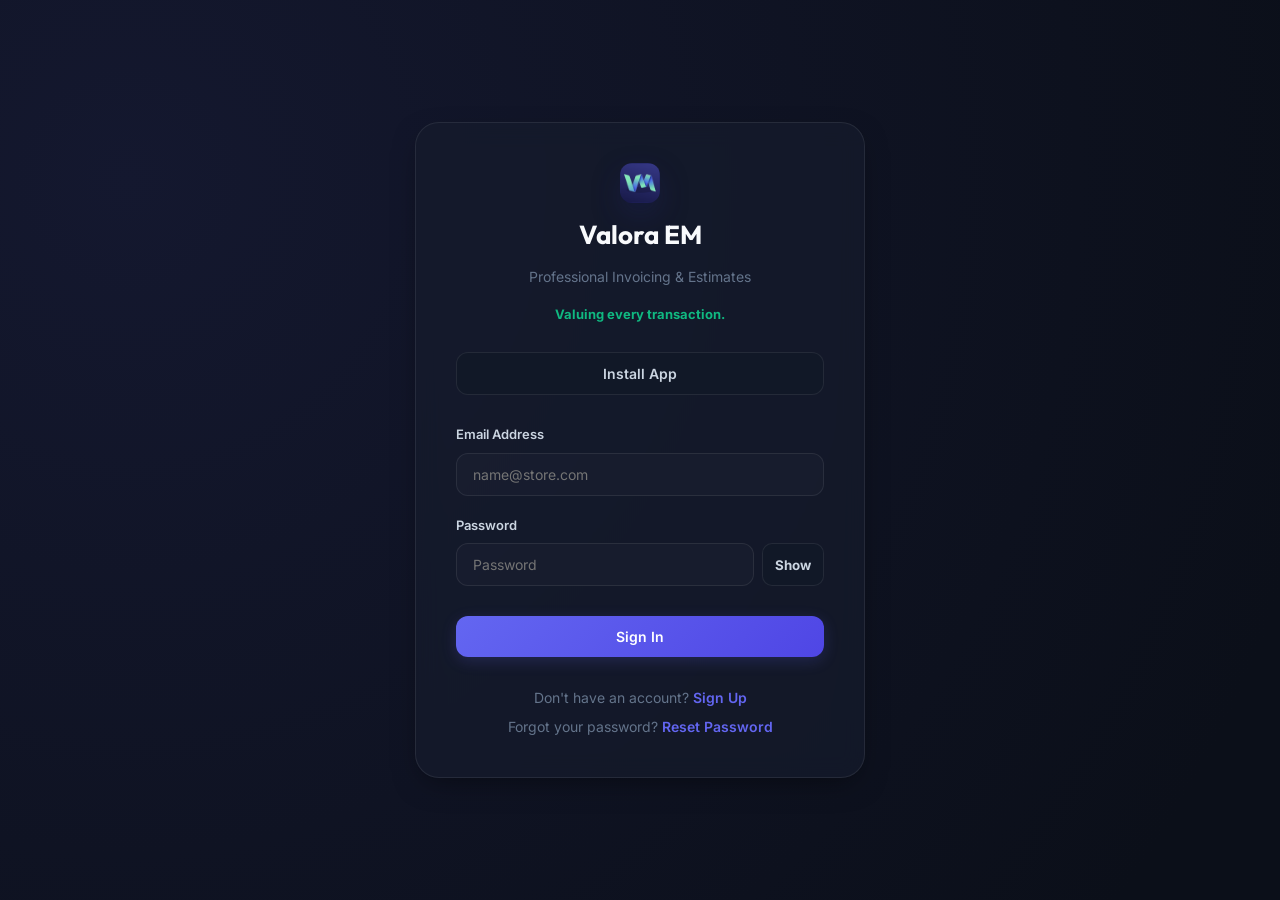
==== app.html @ 36da7eae "Add files via upload Fix Supabase report deletion permissions" ====
<!DOCTYPE html>
<html lang="en">
<head>
    <meta charset="UTF-8">
    <meta name="viewport" content="width=device-width, initial-scale=1.0">
    <title id="app-title-tag">Valora EM - Professional Invoicing SaaS</title>
    <meta name="description" content="Generate professional estimates and invoices with a fully custom white-labeled system. Build client lists, track earnings, and run your business.">
    <meta name="theme-color" content="#6366f1">
    <meta name="mobile-web-app-capable" content="yes">
    <meta name="apple-mobile-web-app-capable" content="yes">
    <meta name="apple-mobile-web-app-title" content="Valora EM">
    <meta name="apple-mobile-web-app-status-bar-style" content="black-translucent">
    <link rel="manifest" href="manifest.json">
    <!-- Facebook / Open Graph Meta Tags -->
    <meta property="og:type" content="website">
    <meta property="og:url" content="https://valora-m.vercel.app/app">
    <meta property="og:title" content="Valora EM - Easy Invoicing for All Businesses">
    <meta property="og:description" content="Create professional invoices and receipts instantly for your shop, service, or retail business.">
    <meta property="og:image" content="https://valora-m.vercel.app/assets/og-preview-banner.png">
    <meta property="og:image:width" content="1200">
    <meta property="og:image:height" content="630">
    <meta name="twitter:card" content="summary_large_image">
    <meta name="twitter:title" content="Valora EM - Easy Invoicing for All Businesses">
    <meta name="twitter:description" content="Create professional invoices and receipts instantly for your shop, service, or retail business.">
    <meta name="twitter:image" content="https://valora-m.vercel.app/assets/og-preview-banner.png">
    <link rel="icon" type="image/png" sizes="192x192" href="/icons/valora-em-logo-192.png">
    <link rel="apple-touch-icon" href="/icons/valora-em-logo-192.png">
    <link rel="stylesheet" href="styles.css?v=report-delete-v46">
    <!-- Supabase JS Client library -->
    <script src="https://cdn.jsdelivr.net/npm/@supabase/supabase-js@2"></script>
</head>
<body>

    <!-- ==================== AUTHENTICATION SECTION ==================== -->
    <div id="auth-container" class="auth-page">
        <div class="auth-card">
            <div class="auth-header">
                <div class="logo-icon" id="auth-logo-icon">V</div>
                <h2 class="auth-title" id="auth-app-name">Valora EM</h2>
                <p style="color: var(--text-muted); font-size: 14px;">Professional Invoicing & Estimates</p>
                <p style="color: var(--accent); font-size: 13px; font-weight: 700; margin-top: 6px;">Valuing every transaction.</p>
                <button class="btn btn-secondary install-app-auth-btn" type="button" data-install-app>Install App</button>
            </div>

            <!-- Login Form -->
            <form id="login-form">
                <div class="form-group">
                    <label for="login-email">Email Address</label>
                    <input type="email" id="login-email" required placeholder="name@store.com">
                </div>
                <div class="form-group">
                    <label for="login-password">Password</label>
                    <div class="password-field">
                        <input type="password" id="login-password" required placeholder="Password">
                        <button type="button" class="password-toggle" data-target="login-password">Show</button>
                    </div>
                </div>
                <button type="submit" class="btn btn-primary" style="width: 100%; margin-top: 10px;">Sign In</button>
                <div class="auth-methods launch-disabled" style="display: none;">
                    <button type="button" class="btn btn-secondary auth-provider-btn" data-provider="google">Continue with Google</button>
                    <button type="button" class="btn btn-secondary auth-provider-btn" data-provider="phone">Sign in with Phone OTP</button>
                </div>
            </form>

            <!-- Password Reset Form (Hidden by default) -->
            <form id="reset-password-form" style="display: none;">
                <div class="form-group">
                    <label for="reset-email">Email Address</label>
                    <input type="email" id="reset-email" required placeholder="name@store.com">
                </div>
                <div class="form-group" id="reset-code-group">
                    <label for="reset-code" id="reset-code-label">Email Verification Code</label>
                    <input type="text" id="reset-code" required placeholder="Enter code from your email">
                    <button type="button" class="btn btn-secondary btn-sm" id="send-reset-code-btn">Send Reset Code</button>
                    <p id="reset-code-status" style="font-size: 12px; color: var(--accent); display: none;"></p>
                    <p id="reset-code-note" style="font-size: 11px; color: var(--text-muted);">Live email codes require Supabase Auth or another email/OTP provider. In local preview, use code 123456.</p>
                </div>
                <p id="reset-link-help" style="display: none; font-size: 12px; color: var(--text-muted); line-height: 1.5;"></p>
                <div class="form-group" id="reset-new-password-group">
                    <label for="reset-password">New Password</label>
                    <div class="password-field">
                        <input type="password" id="reset-password" required placeholder="At least 6 characters">
                        <button type="button" class="password-toggle" data-target="reset-password">Show</button>
                    </div>
                </div>
                <button type="submit" class="btn btn-primary" id="reset-submit-btn" style="width: 100%; margin-top: 10px;">Reset Password</button>
            </form>

            <!-- Register Form (Hidden by default) -->
            <form id="register-form" style="display: none;">
                <div class="form-group">
                    <label for="register-company">Store/Company Name</label>
                    <input type="text" id="register-company" required placeholder="e.g. My Sari-Sari Store">
                </div>
                <div class="form-group">
                    <label for="register-email">Email Address</label>
                    <input type="email" id="register-email" required placeholder="owner@store.com">
                </div>
                <div class="form-group">
                    <label for="register-phone">Phone Number (optional)</label>
                    <input type="text" id="register-phone" placeholder="For phone OTP login later">
                </div>
                <div class="form-group">
                    <label for="register-password">Password</label>
                    <div class="password-field">
                        <input type="password" id="register-password" required placeholder="At least 6 characters">
                        <button type="button" class="password-toggle" data-target="register-password">Show</button>
                    </div>
                </div>
                <button type="submit" class="btn btn-accent" style="width: 100%; margin-top: 10px;">Create Account</button>
                <div class="auth-methods launch-disabled" style="display: none;">
                    <button type="button" class="btn btn-secondary auth-provider-btn" data-provider="google">Sign up with Google</button>
                    <button type="button" class="btn btn-secondary auth-provider-btn" data-provider="phone">Sign up with Phone OTP</button>
                </div>
            </form>

            <div class="auth-toggle">
                <p id="auth-toggle-login">Don't have an account? <span class="toggle-auth-btn">Sign Up</span></p>
                <p id="auth-toggle-register" style="display: none;">Already have an account? <span class="toggle-auth-btn">Sign In</span></p>
                <p id="auth-toggle-reset" style="margin-top: 8px;">Forgot your password? <span class="reset-auth-btn">Reset Password</span></p>
                <p id="auth-toggle-reset-back" style="display: none; margin-top: 8px;">Remembered your password? <span class="reset-auth-btn">Back to Sign In</span></p>
            </div>
        </div>
    </div>

    <!-- ==================== MAIN APPLICATION ROOT ==================== -->
    <div id="app-root" style="display: none;">
        <div class="mobile-topbar">
            <button class="mobile-menu-button" id="mobile-menu-btn" type="button" aria-label="Open navigation">☰</button>
            <div class="mobile-brand">
                <div class="logo-icon">V</div>
                <span>Valora EM</span>
            </div>
        </div>
        <div class="mobile-drawer-overlay" id="mobile-drawer-overlay" aria-hidden="true">
            <aside class="mobile-drawer" aria-label="Mobile navigation">
                <div class="mobile-drawer-header">
                    <div class="mobile-brand">
                        <div class="logo-icon">V</div>
                        <span>Valora EM</span>
                    </div>
                    <button class="mobile-drawer-close" id="mobile-drawer-close" type="button" aria-label="Close navigation">&times;</button>
                </div>
                <nav class="nav-menu" id="mobile-nav-menu"></nav>
                <button class="btn-logout" id="mobile-drawer-logout" type="button">Logout Account</button>
            </aside>
        </div>

        <!-- Sidebar Navigation -->
        <aside class="sidebar">
            <div class="logo-container">
                <div class="logo-icon" id="sidebar-logo-icon">V</div>
                <span class="logo-text" id="sidebar-app-name">Valora EM</span>
            </div>

            <nav class="nav-menu">
                <li class="nav-item active" data-tab="dashboard-tab">
                    <a class="nav-link">
                        <svg xmlns="http://www.w3.org/2000/svg" fill="none" viewBox="0 0 24 24" stroke-width="2" stroke="currentColor">
                            <path stroke-linecap="round" stroke-linejoin="round" d="M3.75 6A2.25 2.25 0 0 1 6 3.75h2.25A2.25 2.25 0 0 1 10.5 6v2.25a2.25 2.25 0 0 1-2.25 2.25H6a2.25 2.25 0 0 1-2.25-2.25V6ZM3.75 15.75A2.25 2.25 0 0 1 6 13.5h2.25a2.25 2.25 0 0 1 2.25 2.25V18a2.25 2.25 0 0 1-2.25 2.25H6A2.25 2.25 0 0 1 3.75 18v-2.25ZM13.5 6a2.25 2.25 0 0 1 2.25-2.25H18A2.25 2.25 0 0 1 20.25 6v2.25A2.25 2.25 0 0 1 18 10.5h-2.25a2.25 2.25 0 0 1-2.25-2.25V6ZM13.5 15.75a2.25 2.25 0 0 1 2.25-2.25H18a2.25 2.25 0 0 1 2.25 2.25V18A2.25 2.25 0 0 1 18 20.25h-2.25A2.25 2.25 0 0 1 13.5 18v-2.25Z" />
                        </svg>
                        Dashboard
                    </a>
                </li>
                <li class="nav-item" data-tab="learning-tab">
                    <a class="nav-link">
                        <svg xmlns="http://www.w3.org/2000/svg" fill="none" viewBox="0 0 24 24" stroke-width="2" stroke="currentColor">
                            <path stroke-linecap="round" stroke-linejoin="round" d="M12 6.042A8.967 8.967 0 0 0 6 3.75c-1.052 0-2.062.18-3 .512v14.25A8.987 8.987 0 0 1 6 18c2.305 0 4.408.867 6 2.292m0-14.25A8.967 8.967 0 0 1 18 3.75c1.052 0 2.062.18 3 .512v14.25A8.987 8.987 0 0 0 18 18a8.967 8.967 0 0 0-6 2.292m0-14.25v14.25" />
                        </svg>
                        Learning
                    </a>
                </li>
                <li class="nav-item" data-tab="creator-tab">
                    <a class="nav-link">
                        <svg xmlns="http://www.w3.org/2000/svg" fill="none" viewBox="0 0 24 24" stroke-width="2" stroke="currentColor">
                            <path stroke-linecap="round" stroke-linejoin="round" d="M12 4.5v15m7.5-7.5h-15" />
                        </svg>
                        Create Invoice
                    </a>
                </li>
                <li class="nav-item" data-tab="invoices-tab">
                    <a class="nav-link">
                        <svg xmlns="http://www.w3.org/2000/svg" fill="none" viewBox="0 0 24 24" stroke-width="2" stroke="currentColor">
                            <path stroke-linecap="round" stroke-linejoin="round" d="M19.5 14.25v-2.625a3.375 3.375 0 0 0-3.375-3.375h-1.5A1.125 1.125 0 0 1 13.5 7.125v-1.5a3.375 3.375 0 0 0-3.375-3.375H8.25m0 12.75h7.5m-7.5 3H12M10.5 2.25H5.625c-.621 0-1.125.504-1.125 1.125v17.25c0 .621.504 1.125 1.125 1.125h12.75c.621 0 1.125-.504 1.125-1.125V11.25a9 9 0 0 0-9-9Z" />
                        </svg>
                        Invoice History
                    </a>
                </li>
                <li class="nav-item" data-tab="expenses-tab">
                    <a class="nav-link">
                        <svg xmlns="http://www.w3.org/2000/svg" fill="none" viewBox="0 0 24 24" stroke-width="2" stroke="currentColor">
                            <path stroke-linecap="round" stroke-linejoin="round" d="M2.25 18.75h19.5m-18-7.5 7.5-7.5 4.5 4.5 3-3m-3 0h3v3M4.5 18.75v-5.25m5.25 5.25v-8.25m5.25 8.25v-6m5.25 6v-9.75" />
                        </svg>
                        Expenses
                    </a>
                </li>
                <li class="nav-item" data-tab="trash-tab">
                    <a class="nav-link">
                        <svg xmlns="http://www.w3.org/2000/svg" fill="none" viewBox="0 0 24 24" stroke-width="2" stroke="currentColor">
                            <path stroke-linecap="round" stroke-linejoin="round" d="m14.74 9-.346 9m-4.788 0L9.26 9m9.968-3.21c.342.052.682.107 1.022.166m-1.022-.165L18.16 19.673A2.25 2.25 0 0 1 15.916 21.75H8.084a2.25 2.25 0 0 1-2.244-2.077L4.772 5.79m14.456 0a48.108 48.108 0 0 0-3.478-.397m-12 .562c.34-.059.68-.114 1.022-.165m0 0a48.11 48.11 0 0 1 3.478-.397m7.5 0v-.916c0-1.18-.91-2.164-2.09-2.201a51.964 51.964 0 0 0-3.32 0c-1.18.037-2.09 1.022-2.09 2.201v.916m7.5 0a48.667 48.667 0 0 0-7.5 0" />
                        </svg>
                        Trash Bin
                    </a>
                </li>
                <li class="nav-item" data-tab="clients-tab">
                    <a class="nav-link">
                        <svg xmlns="http://www.w3.org/2000/svg" fill="none" viewBox="0 0 24 24" stroke-width="2" stroke="currentColor">
                            <path stroke-linecap="round" stroke-linejoin="round" d="M18 18.72a9.094 9.094 0 0 0 3.741-.479 3 3 0 0 0-4.682-2.72m.94 3.198.001.031c0 .225-.012.447-.037.666A11.944 11.944 0 0 1 12 21c-2.17 0-4.207-.576-5.963-1.584A6.062 6.062 0 0 1 6 18.719m12 0a5.971 5.971 0 0 0-.941-3.197m0 0A5.995 5.995 0 0 0 12 12.75a5.995 5.995 0 0 0-5.058 2.772m0 0a3 3 0 0 0-4.681 2.72 8.986 8.986 0 0 0 3.74.477m.079-3.197a5.971 5.971 0 0 0-.94 3.197M15 6.75a3 3 0 1 1-6 0 3 3 0 0 1 6 0Zm6 3a2.25 2.25 0 1 1-4.5 0 2.25 2.25 0 0 1 4.5 0Zm-13.5 0a2.25 2.25 0 1 1-4.5 0 2.25 2.25 0 0 1 4.5 0Z" />
                        </svg>
                        Clients List
                    </a>
                </li>
                <li class="nav-item" data-tab="settings-tab">
                    <a class="nav-link">
                        <svg xmlns="http://www.w3.org/2000/svg" fill="none" viewBox="0 0 24 24" stroke-width="2" stroke="currentColor">
                            <path stroke-linecap="round" stroke-linejoin="round" d="M9.594 3.94c.09-.542.56-.94 1.11-.94h2.593c.55 0 1.02.398 1.11.94l.213 1.281c.063.374.313.686.645.87.074.04.147.083.22.127.324.196.72.257 1.075.124l1.217-.456a1.125 1.125 0 0 1 1.37.49l1.296 2.247a1.125 1.125 0 0 1-.26 1.43l-1.003.828c-.293.241-.438.613-.43.992a7.723 7.723 0 0 1 0 .255c-.008.378.137.75.43.991l1.004.827c.424.35.534.954.26 1.43l-1.298 2.247a1.125 1.125 0 0 1-1.369.491l-1.217-.456c-.355-.133-.75-.072-1.076.124a6.47 6.47 0 0 1-.22.128c-.331.183-.581.495-.644.869l-.213 1.281c-.09.543-.56.94-1.11.94h-2.594c-.55 0-1.019-.398-1.11-.94l-.213-1.281c-.062-.374-.312-.686-.644-.87a6.52 6.52 0 0 1-.22-.127c-.325-.196-.72-.257-1.076-.124l-1.217.456a1.125 1.125 0 0 1-1.369-.49l-1.297-2.247a1.125 1.125 0 0 1 .26-1.43l1.004-.827c.292-.24.437-.613.43-.991a6.932 6.932 0 0 1 0-.255c.007-.38-.138-.751-.43-.992l-1.004-.827a1.125 1.125 0 0 1-.26-1.43l1.297-2.247a1.125 1.125 0 0 1 1.37-.491l1.216.456c.356.133.751.072 1.076-.124.072-.044.146-.086.22-.128.332-.183.582-.495.644-.869l.214-1.28Z" />
                            <path stroke-linecap="round" stroke-linejoin="round" d="M15 12a3 3 0 1 1-6 0 3 3 0 0 1 6 0Z" />
                        </svg>
                        Settings
                    </a>
                </li>
                <li class="nav-item" data-tab="appearance-tab">
                    <a class="nav-link">
                        <svg xmlns="http://www.w3.org/2000/svg" fill="none" viewBox="0 0 24 24" stroke-width="2" stroke="currentColor">
                            <path stroke-linecap="round" stroke-linejoin="round" d="M9.53 16.122a3 3 0 0 0 4.947 2.28l1.88-1.88a3 3 0 0 0-4.243-4.243l-.353.353m-1.06 1.06-.353.353a3 3 0 1 1-4.243-4.243l1.88-1.88a3 3 0 0 1 4.947 2.28m-3.182 3.182 3.182-3.182" />
                        </svg>
                        Appearance
                    </a>
                </li>
                <li class="nav-item" data-tab="account-tab">
                    <a class="nav-link">
                        <svg xmlns="http://www.w3.org/2000/svg" fill="none" viewBox="0 0 24 24" stroke-width="2" stroke="currentColor">
                            <path stroke-linecap="round" stroke-linejoin="round" d="M12 3.75 4.5 6.75v5.25c0 4.142 2.686 7.884 7.5 9 4.814-1.116 7.5-4.858 7.5-9V6.75L12 3.75Zm0 6v4.5m0 3h.008" />
                        </svg>
                        Account
                    </a>
                </li>
                <li class="nav-item" data-tab="feature-requests-tab" id="feature-requests-nav-item">
                    <a class="nav-link">
                        <svg xmlns="http://www.w3.org/2000/svg" fill="none" viewBox="0 0 24 24" stroke-width="2" stroke="currentColor">
                            <path stroke-linecap="round" stroke-linejoin="round" d="M8.625 9.75a.375.375 0 1 1-.75 0 .375.375 0 0 1 .75 0Zm0 0H8.25m4.125 0a.375.375 0 1 1-.75 0 .375.375 0 0 1 .75 0Zm0 0H12m4.125 0a.375.375 0 1 1-.75 0 .375.375 0 0 1 .75 0Zm0 0h-.375M21 12c0 4.556-4.03 8.25-9 8.25a9.77 9.77 0 0 1-2.555-.337A5.972 5.972 0 0 1 5.41 20.97a5.969 5.969 0 0 1-.474-.065 4.48 4.48 0 0 0 .978-2.025c.09-.457-.133-.901-.467-1.226C3.93 16.178 3 14.189 3 12c0-4.556 4.03-8.25 9-8.25s9 3.694 9 8.25Z" />
                        </svg>
                        Feature Requests
                        <span class="nav-unread-badge" id="feature-requests-badge" data-unread-badge="feature-requests" style="display: none;">0</span>
                    </a>
                </li>
                <li class="nav-item" data-tab="bug-report-tab" id="bug-report-nav-item">
                    <a class="nav-link">
                        <svg xmlns="http://www.w3.org/2000/svg" fill="none" viewBox="0 0 24 24" stroke-width="2" stroke="currentColor">
                            <path stroke-linecap="round" stroke-linejoin="round" d="M12 8.25v3.75m0 3.75h.008v.008H12v-.008Zm-3.75-9.75h7.5m-9.75 3h12m-13.5 3h15m-12.75 6h10.5a3 3 0 0 0 3-3V9a3 3 0 0 0-3-3H6.75a3 3 0 0 0-3 3v6.75a3 3 0 0 0 3 3Z" />
                        </svg>
                        Bug Report
                        <span class="nav-unread-badge" id="bug-report-badge" data-unread-badge="bug-report" style="display: none;">0</span>
                    </a>
                </li>
                <li class="nav-item" data-tab="offline-tab">
                    <a class="nav-link">
                        <svg xmlns="http://www.w3.org/2000/svg" fill="none" viewBox="0 0 24 24" stroke-width="2" stroke="currentColor">
                            <path stroke-linecap="round" stroke-linejoin="round" d="M3 15.75 6.75 12m0 0L3 8.25M6.75 12H15m6 3.75L17.25 12m0 0L21 8.25M17.25 12H9" />
                        </svg>
                        Offline Mode
                    </a>
                </li>
                <li class="nav-item" data-tab="admin-tab" id="admin-nav-item" style="display: none;">
                    <a class="nav-link">
                        <svg xmlns="http://www.w3.org/2000/svg" fill="none" viewBox="0 0 24 24" stroke-width="2" stroke="currentColor">
                            <path stroke-linecap="round" stroke-linejoin="round" d="M9 12.75 11.25 15 15 9.75M21 12a9 9 0 1 1-18 0 9 9 0 0 1 18 0Z" />
                        </svg>
                        Admin
                    </a>
                </li>
                <li class="nav-item" data-tab="billing-tab">
                    <a class="nav-link">
                        <svg xmlns="http://www.w3.org/2000/svg" fill="none" viewBox="0 0 24 24" stroke-width="2" stroke="currentColor">
                            <path stroke-linecap="round" stroke-linejoin="round" d="M12 6v12m-3-2.818.879.659c1.171.879 3.07.879 4.242 0 1.172-.879 1.172-2.303 0-3.182C13.536 12.219 12.768 12 12 12c-.725 0-1.45-.22-2.003-.659-1.106-.879-1.106-2.303 0-3.182s2.9-.879 4.006 0l.415.33M21 12a9 9 0 1 1-18 0 9 9 0 0 1 18 0Z" />
                        </svg>
                        Subscription
                    </a>
                </li>
            </nav>

            <div class="user-widget">
                <div class="user-info">
                    <div class="user-avatar" id="user-avatar-char">M</div>
                    <div class="user-meta">
                        <div class="user-name" id="user-display-email">User Email</div>
                        <div class="user-tier" id="user-display-tier">Free Tier</div>
                    </div>
                </div>
                <button class="btn-logout" id="logout-btn">
                    <svg xmlns="http://www.w3.org/2000/svg" fill="none" viewBox="0 0 24 24" stroke-width="2" stroke="currentColor" style="width: 16px; height: 16px;">
                        <path stroke-linecap="round" stroke-linejoin="round" d="M15.75 9V5.25A2.25 2.25 0 0 0 13.5 3h-6a2.25 2.25 0 0 0-2.25 2.25v13.5A2.25 2.25 0 0 0 7.5 21h6a2.25 2.25 0 0 0 2.25-2.25V15M12 9l-3 3m0 0 3 3m-3-3h12.75" />
                    </svg>
                    Logout Account
                </button>
            </div>
        </aside>

        <!-- Main Content Area -->
        <main class="main-content">

            <!-- ==================== DASHBOARD TAB ==================== -->
            <div id="dashboard-tab" class="tab-content active">
                <div class="tab-header">
                    <div class="tab-title-container">
                        <h1>SaaS Dashboard</h1>
                        <p>Track invoices, clients, and business income from one simple dashboard.</p>
                    </div>
                    <div class="dashboard-actions">
                        <select id="dashboard-date-filter">
                            <option value="all">All Time</option>
                            <option value="today">Today</option>
                            <option value="month">This Month</option>
                            <option value="last30">Last 30 Days</option>
                            <option value="year">This Year</option>
                            <option value="custom">Custom Date</option>
                        </select>
                        <input type="date" id="dashboard-custom-start" style="display: none;">
                        <input type="date" id="dashboard-custom-end" style="display: none;">
                        <button class="btn btn-primary" onclick="switchTab('creator-tab')">
                            <svg xmlns="http://www.w3.org/2000/svg" fill="none" viewBox="0 0 24 24" stroke-width="2" stroke="currentColor" style="width: 18px; height: 18px;">
                                <path stroke-linecap="round" stroke-linejoin="round" d="M12 4.5v15m7.5-7.5h-15" />
                            </svg>
                            New Invoice/Estimate
                        </button>
                    </div>
                </div>

                <div class="onboarding-banner">
                    <div>
                        <span class="learning-kicker">Quick start</span>
                        <h3>New to Valora EM?</h3>
                        <p>Take the short tutorial or open the Learning Center to see how to set up your store, create invoices, print PDFs, and track profit.</p>
                    </div>
                    <div class="onboarding-banner-actions">
                        <button class="btn btn-primary" type="button" data-tutorial-start>Begin Tutorial</button>
                        <button class="btn btn-secondary" type="button" data-learning-go="learning-tab">Open Learning Center</button>
                    </div>
                </div>

                <div class="launch-notice-banner" id="launch-notice-banner" style="display: none;">
                    <div>
                        <span class="learning-kicker">Official launch</span>
                        <h3>Valora EM is now live</h3>
                        <p id="launch-notice-text">Beta accounts have a 7-day active trial. Upgrade manually before the countdown ends to keep premium access.</p>
                    </div>
                    <button class="btn btn-accent btn-sm" type="button" onclick="switchTab('billing-tab')">View Plans</button>
                </div>

                <div class="panel-card beta-feedback-card">
                    <div>
                        <span class="learning-kicker">Beta feedback</span>
                        <h3>Help improve Valora EM before launch</h3>
                        <p>Tell us what feels confusing, broken, or missing. Your message goes to the owner dashboard/feature inbox for review.</p>
                    </div>
                    <div class="beta-feedback-form">
                        <textarea id="beta-feedback-text" rows="3" placeholder="Example: The thermal print preview is hard to read on my phone."></textarea>
                        <button class="btn btn-primary" id="submit-beta-feedback-btn" type="button">Send Feedback</button>
                    </div>
                </div>

                <!-- Metrics Grid -->
                <div class="metrics-grid">
                    <div class="metric-card">
                        <div class="metric-header">
                            <span class="metric-title">Total Revenue</span>
                            <span class="metric-icon">💰</span>
                        </div>
                        <div class="metric-value" id="dash-total-revenue">₱0.00</div>
                    </div>
                    <div class="metric-card accent">
                        <div class="metric-header">
                            <span class="metric-title">Total Paid</span>
                            <span class="metric-icon">✅</span>
                        </div>
                        <div class="metric-value" id="dash-total-paid">₱0.00</div>
                    </div>
                    <div class="metric-card warning">
                        <div class="metric-header">
                            <span class="metric-title">Unpaid Balance</span>
                            <span class="metric-icon">⏳</span>
                        </div>
                        <div class="metric-value" id="dash-total-unpaid">₱0.00</div>
                    </div>
                    <div class="metric-card danger">
                        <div class="metric-header">
                            <span class="metric-title">Total Invoices</span>
                            <span class="metric-icon">📑</span>
                        </div>
                        <div class="metric-value" id="dash-total-count">0</div>
                    </div>
                    <div class="metric-card">
                        <div class="metric-header">
                            <span class="metric-title">Total Expenses</span>
                            <span class="metric-icon">-</span>
                        </div>
                        <div class="metric-value" id="dash-total-expenses">PHP 0.00</div>
                    </div>
                    <div class="metric-card accent">
                        <div class="metric-header">
                            <span class="metric-title">Net Profit</span>
                            <span class="metric-icon">=</span>
                        </div>
                        <div class="metric-value" id="dash-net-profit">PHP 0.00</div>
                    </div>
                    <div class="metric-card warning">
                        <div class="metric-header">
                            <span class="metric-title">Profit Margin</span>
                            <span class="metric-icon">%</span>
                        </div>
                        <div class="metric-value" id="dash-profit-margin">0%</div>
                    </div>
                </div>

                <!-- Trial Notice Banner -->
                <div class="subscription-card" id="trial-warning-banner">
                    <div>
                        <h3 style="font-family: var(--font-title); font-size: 18px; margin-bottom: 4px;">Standard Free Trial</h3>
                        <p style="color: var(--text-medium); font-size: 14px;">Free accounts can create up to 5 invoices. Subscribe for unlimited invoices and custom branding.</p>
                    </div>
                    <button class="btn btn-accent btn-sm" onclick="switchTab('billing-tab')">Subscribe Now</button>
                </div>

                <!-- Recent Activity Table -->
                <div class="panel-card" style="flex-grow: 1;">
                    <div class="panel-title">Recent Invoices & Estimates</div>
                    <div class="table-wrapper">
                        <table class="custom-table" id="recent-invoices-table">
                            <thead>
                                <tr>
                                    <th>No.</th>
                                    <th>Client Name</th>
                                    <th>Date Created</th>
                                    <th>Status</th>
                                    <th>Type</th>
                                    <th>Total Amount</th>
                                    <th style="width: 80px; text-align: right;">Action</th>
                                </tr>
                            </thead>
                            <tbody>
                                <tr>
                                    <td colspan="7" style="text-align: center; color: var(--text-muted);">No data yet. Create your first invoice to get started.</td>
                                </tr>
                            </tbody>
                        </table>
                    </div>
                </div>
            </div>

            <!-- ==================== LEARNING TAB ==================== -->
            <div id="learning-tab" class="tab-content">
                <div class="tab-header">
                    <div class="tab-title-container">
                        <h1>Learning Center</h1>
                        <p>Simple guided steps for setting up Valora EM, creating documents, and tracking your business.</p>
                    </div>
                    <button class="btn btn-primary" id="learning-start-tutorial-btn" type="button">Begin Interactive Tutorial</button>
                </div>

                <div class="learning-hero panel-card">
                    <div>
                        <span class="learning-kicker">New user guide</span>
                        <h2>Start here if this is your first time.</h2>
                        <p>Follow the steps below from business setup to printing your first invoice. You can always come back to this tab when you need help.</p>
                    </div>
                    <div class="learning-hero-actions">
                        <button class="btn btn-accent" type="button" data-learning-go="settings-tab">Set Up Business</button>
                        <button class="btn btn-secondary" type="button" data-learning-go="creator-tab">Create Document</button>
                    </div>
                </div>

                <div class="learning-grid">
                    <div class="learning-card">
                        <div class="learning-step-number">1</div>
                        <h3>Set up your business profile</h3>
                        <p>Add your store name, contact details, currency, receipt colors, print style, and logo if your plan supports it.</p>
                        <button class="btn btn-secondary btn-sm" type="button" data-learning-go="settings-tab">Open Settings</button>
                    </div>
                    <div class="learning-card">
                        <div class="learning-step-number">2</div>
                        <h3>Add customers</h3>
                        <p>Create a client list so invoices and estimates can be filled faster with saved customer details.</p>
                        <button class="btn btn-secondary btn-sm" type="button" data-learning-go="clients-tab">Open Clients</button>
                    </div>
                    <div class="learning-card">
                        <div class="learning-step-number">3</div>
                        <h3>Create an invoice or estimate</h3>
                        <p>Choose a document type, add line items, discount, tax, shipping, notes, photos, and optional signatures.</p>
                        <button class="btn btn-secondary btn-sm" type="button" data-learning-go="creator-tab">Open Creator</button>
                    </div>
                    <div class="learning-card">
                        <div class="learning-step-number">4</div>
                        <h3>Preview and print</h3>
                        <p>Switch between PDF/A4 and thermal receipt styles, then use Print / Save PDF when the document looks right.</p>
                        <button class="btn btn-secondary btn-sm" type="button" data-learning-go="creator-tab">View Preview</button>
                    </div>
                    <div class="learning-card">
                        <div class="learning-step-number">5</div>
                        <h3>Track payments and history</h3>
                        <p>Use Invoice History to review saved documents, filter by date or status, and update records when customers pay.</p>
                        <button class="btn btn-secondary btn-sm" type="button" data-learning-go="invoices-tab">Open History</button>
                    </div>
                    <div class="learning-card">
                        <div class="learning-step-number">6</div>
                        <h3>Monitor profit</h3>
                        <p>Add expenses so the dashboard can show net profit instead of only total sales.</p>
                        <button class="btn btn-secondary btn-sm" type="button" data-learning-go="expenses-tab">Open Expenses</button>
                    </div>
                </div>

                <div class="panel-card learning-checklist-card">
                    <div class="panel-title">Quick Checklist</div>
                    <div class="learning-checklist">
                        <label><input type="checkbox" disabled> Business name and contact details are complete</label>
                        <label><input type="checkbox" disabled> Currency and tax settings are correct</label>
                        <label><input type="checkbox" disabled> At least one client is saved</label>
                        <label><input type="checkbox" disabled> First invoice or estimate is saved</label>
                        <label><input type="checkbox" disabled> PDF or thermal print style is tested</label>
                    </div>
                </div>
            </div>

            <!-- ==================== INVOICE CREATOR TAB ==================== -->
            <div id="creator-tab" class="tab-content">
                <div class="tab-header">
                    <div class="tab-title-container">
                        <h1 id="creator-title">Estimate & Invoice Creator</h1>
                        <p>Enter sales or service details and Valora EM will calculate the invoice automatically.</p>
                    </div>
                    <div style="display: flex; gap: 10px;">
                        <button class="btn btn-secondary" onclick="resetCreatorForm()">Clear Form</button>
                        <button class="btn btn-primary" id="save-invoice-btn">
                            <svg xmlns="http://www.w3.org/2000/svg" fill="none" viewBox="0 0 24 24" stroke-width="2" stroke="currentColor" style="width: 18px; height: 18px;">
                                <path stroke-linecap="round" stroke-linejoin="round" d="M12 4.5v15m7.5-7.5h-15" />
                            </svg>
                            Save Invoice
                        </button>
                        <button class="btn btn-accent" id="save-pdf-btn" data-html2canvas-ignore="true">
                            <svg xmlns="http://www.w3.org/2000/svg" fill="none" viewBox="0 0 24 24" stroke-width="2" stroke="currentColor" style="width: 18px; height: 18px;">
                                <path stroke-linecap="round" stroke-linejoin="round" d="M19.5 14.25v3.375A2.625 2.625 0 0 1 16.875 20.25h-9.75A2.625 2.625 0 0 1 4.5 17.625V14.25m15 0-3.75-3.75m3.75 3.75h-5.25a2.25 2.25 0 0 1-2.25-2.25V6.75m0 0L8.25 10.5m3.75-3.75v9" />
                            </svg>
                            Save as PDF
                        </button>
                        <button class="btn btn-secondary" id="print-invoice-btn" data-html2canvas-ignore="true">
                            <svg xmlns="http://www.w3.org/2000/svg" fill="none" viewBox="0 0 24 24" stroke-width="2" stroke="currentColor" style="width: 18px; height: 18px;">
                                <path stroke-linecap="round" stroke-linejoin="round" d="M6.72 13.821 12.075 19.177l5.355-5.356m-10.71 0a9.045 9.045 0 0 1-2.074-2.074m12.784 2.074A9.045 9.045 0 0 0 19.5 12c0-2.392-.93-4.57-2.457-6.179m-10.71 0a9.045 9.045 0 0 1 2.074-2.074m12.784 2.074A9.045 9.045 0 0 0 19.5 12c0-2.392-.93-4.57-2.457-6.179M9 19.5a2.25 2.25 0 0 0 2.25 2.25h1.5A2.25 2.25 0 0 0 15 19.5m-6 0v-3h6v3m-6-10.5h6" />
                            </svg>
                            Print
                        </button>
                    </div>
                </div>

                <div class="grid-panels">
                    <!-- Left Panel: Input Editor Form -->
                    <div class="panel-card">
                        <div class="panel-title">Invoice Details</div>

                        <!-- Invoice Number & Status Row -->
                        <div class="form-group row">
                            <div class="form-group">
                                <label for="inv-number">Invoice/Estimate Number</label>
                                <input type="text" id="inv-number" value="INV-0001">
                            </div>
                            <div class="form-group">
                                <label for="inv-type">Document Type</label>
                                <select id="inv-type">
                                    <option value="invoice">Invoice</option>
                                    <option value="estimate">Estimate</option>
                                    <option value="credit-note">Credit Note</option>
                                    <option value="delivery-note">Delivery Note</option>
                                    <option value="purchase-order">Purchase Order</option>
                                </select>
                            </div>
                        </div>

                        <!-- Dates & Status Row -->
                        <div class="form-group row">
                            <div class="form-group">
                                <label for="inv-date">Date Issued</label>
                                <input type="date" id="inv-date">
                            </div>
                            <div class="form-group">
                                <label for="inv-duedate">Due Date</label>
                                <input type="date" id="inv-duedate">
                            </div>
                            <div class="form-group">
                                <label for="inv-status">Payment Status</label>
                                <select id="inv-status">
                                    <option value="Unpaid">Unpaid / Sent</option>
                                    <option value="Paid">Fully Paid</option>
                                    <option value="Draft">Draft Only</option>
                                    <option value="Overdue">Overdue</option>
                                </select>
                            </div>
                        </div>

                        <!-- Customer Selection Row -->
                        <div class="form-group">
                            <label for="inv-client-select">Select Customer / Client</label>
                            <div style="display: flex; gap: 10px;">
                                <select id="inv-client-select" style="flex-grow: 1;">
                                    <option value="">-- Select Client --</option>
                                </select>
                                <button class="btn btn-secondary btn-sm" onclick="switchTab('clients-tab')" style="white-space: nowrap;">+ New Client</button>
                            </div>
                        </div>

                        <!-- Line Items Dynamic Adder Table -->
                        <div style="margin-top: 10px;">
                            <label style="font-weight: 700;">Line Items (Products/Services)</label>
                            <div class="items-editor-scroll">
                                <table class="items-editor-table">
                                    <thead>
                                        <tr>
                                            <th style="width: 50%;">Description / Item Name</th>
                                            <th style="width: 15%;">Qty</th>
                                            <th style="width: 20%;">Price</th>
                                            <th style="width: 10%;">Total</th>
                                            <th style="width: 5%;"></th>
                                        </tr>
                                    </thead>
                                    <tbody id="invoice-items-body">
                                        <!-- Dynamic rows injected here -->
                                    </tbody>
                                </table>
                            </div>
                            <datalist id="saved-items-datalist"></datalist>
                            <button class="btn btn-secondary btn-sm" id="add-line-item-btn" style="margin-top: 15px; width: 100%;">+ Add Line Item</button>
                        </div>

                        <!-- Taxes & Discounts Details -->
                        <div class="form-group row" style="margin-top: 20px;">
                            <div class="form-group">
                                <label for="inv-tax-rate">Tax Rate (%)</label>
                                <input type="number" id="inv-tax-rate" value="12" min="0" max="100">
                            </div>
                            <div class="form-group">
                                <label for="inv-discount">Discount Amount (PHP)</label>
                                <input type="number" id="inv-discount" value="0" min="0">
                            </div>
                            <div class="form-group">
                                <label for="inv-shipping">Shipping Amount (PHP)</label>
                                <input type="number" id="inv-shipping" value="0" min="0">
                            </div>
                        </div>

                        <div class="form-group row">
                            <div class="form-group">
                                <label for="creator-print-layout">Print Style</label>
                                <select id="creator-print-layout">
                                    <option value="pdf">PDF / A4 Invoice</option>
                                    <option value="thermal-80">Thermal Receipt 80mm</option>
                                    <option value="thermal-58">Thermal Receipt 58mm</option>
                                </select>
                                <label class="toggle-field thermal-toggle-field" for="thermal-eco-mode-toggle">
                                    <input type="checkbox" id="thermal-eco-mode-toggle">
                                    <span class="toggle-switch" aria-hidden="true"></span>
                                    <span>Optimize for Thermal (Pure Black & White)</span>
                                </label>
                            </div>
                            <div class="form-group">
                                <label for="document-photo-file">Attach Photos (optional)</label>
                                <div class="drop-zone" id="document-photo-drop-zone">
                                    <span>Drop photos here or click to choose</span>
                                    <input type="file" id="document-photo-file" accept="image/*" multiple>
                                </div>
                            </div>
                        </div>

                        <div class="form-group">
                            <label for="inv-notes">Payment Terms / Bank Details / Notes</label>
                            <textarea id="inv-notes" rows="3" placeholder="Thank you for your business. Payment may be sent to GCash 0912-345-6789."></textarea>
                        </div>

                        <!-- Signature Draw Pad Canvas Section -->
                        <div class="signature-section" id="signature-section">
                            <div class="feature-overlay" id="signature-pro-overlay">
                                <strong>Pro Feature</strong>
                                <span>Upgrade to Pro or Business to add saved signatures.</span>
                            </div>
                            <label style="font-weight: 700;">Your Signature</label>
                            <p style="font-size: 11px; color: var(--text-muted); margin-bottom: 5px;">Draw your signature only if you want it saved on this document.</p>
                            <div class="signature-pad-wrapper">
                                <canvas id="signature-canvas"></canvas>
                            </div>
                            <div class="signature-controls" style="margin-top: 8px;">
                                <button class="btn btn-secondary btn-sm" type="button" id="clear-signature-btn">Clear Signature</button>
                                <label style="display: inline-flex; align-items: center; gap: 6px; font-size: 13px; font-weight: normal; cursor: pointer;">
                                    <input type="checkbox" id="show-signature-checkbox"> Add my signature to this document
                                </label>
                            </div>
                            <div class="form-group" style="margin-top: 12px;">
                                <label for="printed-name">Printed Name Under Signature</label>
                                <input type="text" id="printed-name" placeholder="Your printed name">
                            </div>
                            <label style="display: inline-flex; align-items: center; gap: 6px; font-size: 13px; font-weight: normal; cursor: pointer;">
                                <input type="checkbox" id="request-client-signature-checkbox"> Request client signature
                            </label>
                            <label style="display: inline-flex; align-items: center; gap: 6px; font-size: 13px; font-weight: normal; cursor: pointer;">
                                <input type="checkbox" id="save-signature-permission-checkbox"> Save my signature for future documents
                            </label>
                        </div>
                    </div>

                    <!-- Right Panel: Live Invoice Design Preview (White-Labeled) -->
                    <div class="invoice-preview-container">
                        <div class="preview-mode-label" id="preview-mode-label">PDF / A4 Layout Preview</div>
                        <div class="invoice-paper" id="invoice-printable-area">
                            <div class="preview-header invoice-header-flex">
                                <div class="invoice-header-business">
                                    <div class="preview-logo-placeholder" id="preview-logo-box">
                                        <!-- Store Logo -->
                                        <span>LOGO</span>
                                    </div>
                                    <h3 id="preview-store-name" style="margin-top: 12px; font-weight: 700; font-size: 18px;">My Business</h3>
                                    <p id="preview-store-details" style="font-size: 12px; color: #64748b; line-height: 1.4;">
                                        Add address & contact details in Settings
                                    </p>
                                </div>
                                <div class="preview-meta invoice-header-meta">
                                    <h2 id="preview-doc-type-text">INVOICE</h2>
                                    <p style="font-size: 13px; font-weight: bold; margin-bottom: 8px;" id="preview-inv-number">INV-0001</p>
                                    <p style="font-size: 12px; color: #64748b;"><span id="preview-date-label">Date</span>: <span id="preview-inv-date">YYYY-MM-DD</span></p>
                                    <p style="font-size: 12px; color: #64748b;"><span id="preview-due-date-label">Due Date</span>: <span id="preview-inv-duedate">YYYY-MM-DD</span></p>
                                </div>
                            </div>

                            <div class="preview-details">
                                <div class="preview-address-block">
                                    <span class="title" id="preview-billed-to-label">Billed To</span>
                                    <strong id="preview-client-name" style="font-size: 14px;">Walk-in Customer</strong>
                                    <span id="preview-client-email">client@email.com</span>
                                    <span id="preview-client-phone">0912-345-6789</span>
                                    <span id="preview-client-address">Address</span>
                                </div>
                            </div>

                            <div class="invoice-items-table-wrapper">
                                <table class="preview-table">
                                    <thead>
                                        <tr>
                                            <th style="width: 50%;" id="preview-description-label">Description</th>
                                            <th style="width: 15%; text-align: center;" id="preview-qty-label">Qty</th>
                                            <th style="width: 20%; text-align: right;" id="preview-unit-price-label">Unit Price</th>
                                            <th style="width: 15%; text-align: right;" id="preview-total-label">Total</th>
                                        </tr>
                                    </thead>
                                    <tbody id="preview-items-body">
                                        <!-- Row lists -->
                                    </tbody>
                                </table>
                            </div>

                            <div class="invoice-bottom-wrapper">
                            <div class="preview-math invoice-totals-wrapper">
                                <div class="preview-math-row">
                                    <span id="preview-subtotal-label">Subtotal</span>
                                    <span id="preview-subtotal">₱0.00</span>
                                </div>
                                <div class="preview-math-row">
                                    <span id="preview-tax-label">Tax (12%)</span>
                                    <span id="preview-tax-amount">₱0.00</span>
                                </div>
                                <div class="preview-math-row">
                                    <span id="preview-discount-label">Discount</span>
                                    <span id="preview-discount-val">₱0.00</span>
                                </div>
                                <div class="preview-math-row">
                                    <span id="preview-shipping-label">Shipping</span>
                                    <span id="preview-shipping-val">PHP 0.00</span>
                                </div>
                                <div class="preview-math-row total">
                                    <span id="preview-grand-total-label">Grand Total</span>
                                    <span id="preview-grand-total">₱0.00</span>
                                </div>
                            </div>

                            <div class="preview-notes-block" style="margin-top: 15px; border-top: 1px solid #f1f5f9; padding-top: 12px; font-size: 11px; color: #64748b; line-height: 1.4;">
                                <strong id="preview-notes-label">Payment Notes:</strong>
                                <p id="preview-notes-text">Enter notes here.</p>
                            </div>

                            <div class="invoice-photo-preview invoice-attachment-wrapper" id="preview-photo-container" style="display: none;"></div>

                            <!-- Live Signature Preview Image box -->
                            <div class="invoice-signature-preview-box" id="preview-signature-container">
                                <img id="preview-signature-img" src="" alt="Authorized Signature" style="display: none;">
                                <strong id="preview-printed-name" style="font-size: 12px; display: none;"></strong>
                                <span id="preview-authorized-label">Authorized Signature</span>
                            </div>
                            <div class="invoice-signature-preview-box client-signature-box" id="preview-client-signature-container" style="display: none;">
                                <div class="signature-line"></div>
                                <span id="preview-client-signature-label">Client Signature</span>
                            </div>
                            </div>
                        </div>
                    </div>
                </div>

            </div>

            <!-- ==================== INVOICE HISTORY TAB ==================== -->
            <div id="invoices-tab" class="tab-content">
                <div class="tab-header">
                    <div class="tab-title-container">
                        <h1>Invoices & Estimates History</h1>
                        <p>Manage, search, and edit all previous invoices and estimates.</p>
                    </div>
                </div>

                <div class="panel-card" style="flex-grow: 1;">
                    <div class="history-filters">
                        <input type="text" id="invoice-search-input" placeholder="Search by Client Name or Invoice Number..." style="flex-grow: 1;">
                        <select id="invoice-filter-status" style="width: 200px;">
                            <option value="">-- Filter Status --</option>
                            <option value="Paid">Paid</option>
                            <option value="Unpaid">Unpaid</option>
                            <option value="Draft">Draft</option>
                            <option value="Overdue">Overdue</option>
                        </select>
                        <input type="date" id="invoice-filter-start" title="Start date">
                        <input type="date" id="invoice-filter-end" title="End date">
                    </div>

                    <div class="table-wrapper">
                        <table class="custom-table" id="all-invoices-table">
                            <thead>
                                <tr>
                                    <th>Doc Number</th>
                                    <th>Customer</th>
                                    <th>Date</th>
                                    <th>Status</th>
                                    <th>Type</th>
                                    <th>Total Amount</th>
                                    <th style="width: 200px; text-align: right;">Actions</th>
                                </tr>
                            </thead>
                            <tbody>
                                <!-- Injected rows -->
                            </tbody>
                        </table>
                    </div>
                </div>
            </div>

            <!-- ==================== TRASH BIN TAB ==================== -->
            <div id="trash-tab" class="tab-content">
                <div class="tab-header">
                    <div class="tab-title-container">
                        <h1>Trash Bin</h1>
                        <p>Recover deleted invoices within 30 days before permanent cleanup.</p>
                    </div>
                </div>

                <div class="panel-card" style="flex-grow: 1;">
                    <div class="panel-title">Deleted Invoices & Estimates</div>
                    <div class="table-wrapper">
                        <table class="custom-table" id="trash-invoices-table">
                            <thead>
                                <tr>
                                    <th>Doc Number</th>
                                    <th>Customer</th>
                                    <th>Date Deleted</th>
                                    <th>Total Amount</th>
                                    <th style="width: 220px; text-align: right;">Actions</th>
                                </tr>
                            </thead>
                            <tbody>
                                <tr>
                                    <td colspan="5" style="text-align: center; color: var(--text-muted);">Trash bin is empty.</td>
                                </tr>
                            </tbody>
                        </table>
                    </div>
                </div>
            </div>

            <!-- ==================== EXPENSES TAB ==================== -->
            <div id="expenses-tab" class="tab-content">
                <div class="tab-header">
                    <div class="tab-title-container">
                        <h1>Expense Tracking</h1>
                        <p>Track operating costs and see true net profit instead of revenue only.</p>
                    </div>
                </div>

                <div class="subscription-card" id="expense-locked-note" style="display: none;">
                    <div>
                        <h3 style="font-family: var(--font-title); font-size: 18px; margin-bottom: 4px;">Pro Business Feature</h3>
                        <p style="color: var(--text-medium); font-size: 14px;">Expense Tracking and Net Profit Analytics are available on Pro Unlimited and Business Unlimited plans.</p>
                    </div>
                    <button class="btn btn-accent btn-sm" onclick="switchTab('billing-tab')">View Plans</button>
                </div>

                <div class="metrics-grid">
                    <div class="metric-card">
                        <div class="metric-header">
                            <span class="metric-title">Expenses This View</span>
                            <span class="metric-icon">-</span>
                        </div>
                        <div class="metric-value" id="expenses-total-value">PHP 0.00</div>
                    </div>
                    <div class="metric-card accent">
                        <div class="metric-header">
                            <span class="metric-title">Expense Entries</span>
                            <span class="metric-icon">#</span>
                        </div>
                        <div class="metric-value" id="expenses-entry-count">0</div>
                    </div>
                    <div class="metric-card warning">
                        <div class="metric-header">
                            <span class="metric-title">Top Category</span>
                            <span class="metric-icon">%</span>
                        </div>
                        <div class="metric-value metric-value-small" id="expenses-top-category">None</div>
                    </div>
                </div>

                <div class="grid-panels">
                    <div class="panel-card">
                        <div class="panel-title">Add Business Expense</div>
                        <form id="new-expense-form">
                            <div class="form-group row">
                                <div class="form-group">
                                    <label for="expense-date">Date</label>
                                    <input type="date" id="expense-date" required>
                                </div>
                                <div class="form-group">
                                    <label for="expense-category">Category</label>
                                    <select id="expense-category" required>
                                        <option value="Inventory / Cost of Goods">Inventory / Cost of Goods</option>
                                        <option value="Rent">Rent</option>
                                        <option value="Utilities">Utilities</option>
                                        <option value="Internet / Load">Internet / Load</option>
                                        <option value="Staff / Payroll">Staff / Payroll</option>
                                        <option value="Delivery / Transport">Delivery / Transport</option>
                                        <option value="Marketing">Marketing</option>
                                        <option value="Supplies">Supplies</option>
                                        <option value="Software / Subscription">Software / Subscription</option>
                                        <option value="Other">Other</option>
                                    </select>
                                </div>
                            </div>
                            <div class="form-group">
                                <label for="expense-vendor">Vendor / Payee</label>
                                <input type="text" id="expense-vendor" placeholder="e.g. Meralco, supplier, delivery rider">
                            </div>
                            <div class="form-group">
                                <label for="expense-description">Description</label>
                                <input type="text" id="expense-description" required placeholder="e.g. Electricity bill, product inventory, packaging">
                            </div>
                            <div class="form-group">
                                <label for="expense-amount">Amount</label>
                                <input type="number" id="expense-amount" min="0" step="0.01" required placeholder="0.00">
                            </div>
                            <div class="form-group">
                                <label for="expense-notes">Notes</label>
                                <textarea id="expense-notes" rows="3" placeholder="Optional notes for bookkeeping reference"></textarea>
                            </div>
                            <button type="submit" class="btn btn-primary" style="width: 100%;">Save Expense</button>
                        </form>
                    </div>

                    <div class="panel-card">
                        <div class="panel-title">Expense History</div>
                        <div class="filters-row">
                            <input type="text" id="expense-search-input" placeholder="Search expenses...">
                            <select id="expense-filter-category">
                                <option value="">All Categories</option>
                                <option value="Inventory / Cost of Goods">Inventory / Cost of Goods</option>
                                <option value="Rent">Rent</option>
                                <option value="Utilities">Utilities</option>
                                <option value="Internet / Load">Internet / Load</option>
                                <option value="Staff / Payroll">Staff / Payroll</option>
                                <option value="Delivery / Transport">Delivery / Transport</option>
                                <option value="Marketing">Marketing</option>
                                <option value="Supplies">Supplies</option>
                                <option value="Software / Subscription">Software / Subscription</option>
                                <option value="Other">Other</option>
                            </select>
                        </div>
                        <div class="table-wrapper" style="max-height: 460px; overflow-y: auto;">
                            <table class="custom-table" id="expenses-table">
                                <thead>
                                    <tr>
                                        <th>Date</th>
                                        <th>Category</th>
                                        <th>Description</th>
                                        <th>Vendor</th>
                                        <th>Amount</th>
                                        <th style="text-align: right;">Action</th>
                                    </tr>
                                </thead>
                                <tbody>
                                    <tr>
                                        <td colspan="6" style="text-align: center; color: var(--text-muted);">No expenses yet.</td>
                                    </tr>
                                </tbody>
                            </table>
                        </div>
                    </div>
                </div>
            </div>

            <!-- ==================== CLIENTS LIST TAB ==================== -->
            <div id="clients-tab" class="tab-content">
                <div class="tab-header">
                    <div class="tab-title-container">
                        <h1>Clients Database</h1>
                        <p>Manage your customer list for faster invoice creation.</p>
                    </div>
                </div>

                <div class="grid-panels">
                    <!-- New Client Form -->
                    <div class="panel-card">
                        <div class="panel-title">Add New Client</div>
                        <form id="new-client-form">
                            <div class="form-group">
                                <label for="client-name">Full Name / Business Name</label>
                                <input type="text" id="client-name" required placeholder="e.g. John Doe">
                            </div>
                            <div class="form-group">
                                <label for="client-email">Email Address</label>
                                <input type="email" id="client-email" placeholder="e.g. client@website.com">
                            </div>
                            <div class="form-group">
                                <label for="client-phone">Phone Number</label>
                                <input type="text" id="client-phone" placeholder="e.g. 0912-345-6789">
                            </div>
                            <div class="form-group">
                                <label for="client-address">Billing Address</label>
                                <textarea id="client-address" rows="3" placeholder="Street, Barangay, City, Province"></textarea>
                            </div>
                            <button type="submit" class="btn btn-primary" style="width: 100%; margin-top: 10px;">Save Client</button>
                        </form>
                    </div>

                    <!-- Client Database Table -->
                    <div class="panel-card">
                        <div class="panel-title">Your Customer Directory</div>
                        <input type="text" id="client-search-input" placeholder="Search clients by name or email..." style="margin-bottom: 15px;">
                        
                        <div class="table-wrapper" style="max-height: 400px; overflow-y: auto;">
                            <table class="custom-table" id="clients-table">
                                <thead>
                                    <tr>
                                        <th>Name</th>
                                        <th>Contact Details</th>
                                        <th style="text-align: right;">Action</th>
                                    </tr>
                                </thead>
                                <tbody>
                                    <!-- Injected clients -->
                                </tbody>
                            </table>
                        </div>
                    </div>
                </div>

            </div>

            <!-- ==================== SETTINGS TAB (White-Labeled Settings) ==================== -->
            <div id="settings-tab" class="tab-content">
                <div class="tab-header">
                    <div class="tab-title-container">
                        <h1>Business & Software Config</h1>
                        <p>Manage business settings, invoice branding, and app configuration.</p>
                    </div>
                </div>

                <div class="settings-layout">
                    <!-- Store Customizer Settings -->
                    <div class="panel-card">
                        <div class="panel-title">1. Your Business Details</div>

                        <div class="business-profile-toolbar">
                            <div class="form-group">
                                <label for="business-profile-select">Active Business Profile</label>
                                <select id="business-profile-select">
                                    <option value="primary-store">My Business</option>
                                </select>
                                <p id="business-profile-limit-note" style="font-size: 11px; color: var(--text-muted); margin-top: 8px;">1/1 business profile slots used.</p>
                            </div>
                            <button class="btn btn-secondary btn-sm" type="button" id="add-business-profile-btn">+ Add Store</button>
                        </div>
                        
                        <div class="form-group" id="logo-upload-group">
                            <label>Business / Store Logo</label>
                            <div class="logo-upload-wrapper drop-zone" id="logo-drop-zone">
                                <div class="logo-preview-box" id="settings-logo-preview">
                                    <span>LOGO</span>
                                </div>
                                <div>
                                    <input type="file" id="store-logo-file" accept="image/*" style="display: none;">
                                    <button class="btn btn-secondary btn-sm" type="button" onclick="document.getElementById('store-logo-file').click()">Select Logo Image</button>
                                    <p style="font-size: 11px; color: var(--text-muted); margin-top: 8px;">Supports JPEG/PNG. Max size 2MB.</p>
                                </div>
                            </div>
                            <p id="logo-locked-note" style="display: none; font-size: 12px; color: var(--text-muted); margin-top: 8px;">Logo upload is available on Pro Unlimited and Business Unlimited plans.</p>
                        </div>

                        <div class="form-group">
                            <label for="store-name">Store/Company Name</label>
                            <input type="text" id="store-name" value="My Business">
                        </div>

                        <div class="form-group row">
                            <div class="form-group">
                                <label for="store-email">Email Address</label>
                                <input type="email" id="store-email" value="">
                            </div>
                            <div class="form-group">
                                <label for="store-phone">Phone Number</label>
                                <input type="text" id="store-phone" value="">
                            </div>
                        </div>

                        <div class="form-group">
                            <label for="store-address">Physical Address</label>
                            <textarea id="store-address" rows="2" placeholder="Address shown on invoice"></textarea>
                        </div>

                        <div class="form-group row">
                            <div class="form-group">
                                <label for="store-currency">Currency Code</label>
                                <select id="store-currency">
                                    <option value="PHP">PHP - Philippine Peso</option>
                                    <option value="USD">USD - US Dollar</option>
                                    <option value="EUR">EUR - Euro</option>
                                    <option value="JPY">JPY - Japanese Yen</option>
                                    <option value="GBP">GBP - British Pound</option>
                                    <option value="AUD">AUD - Australian Dollar</option>
                                    <option value="CAD">CAD - Canadian Dollar</option>
                                    <option value="SGD">SGD - Singapore Dollar</option>
                                    <option value="HKD">HKD - Hong Kong Dollar</option>
                                    <option value="CNY">CNY - Chinese Yuan</option>
                                    <option value="KRW">KRW - Korean Won</option>
                                    <option value="INR">INR - Indian Rupee</option>
                                    <option value="THB">THB - Thai Baht</option>
                                    <option value="IDR">IDR - Indonesian Rupiah</option>
                                    <option value="MYR">MYR - Malaysian Ringgit</option>
                                    <option value="VND">VND - Vietnamese Dong</option>
                                    <option value="AED">AED - UAE Dirham</option>
                                </select>
                            </div>
                            <div class="form-group">
                                <label for="store-currency-symbol">Currency Symbol</label>
                                <input type="text" id="store-currency-symbol" value="₱" readonly disabled>
                            </div>
                        </div>

                        <button class="btn btn-primary" id="save-store-settings-btn" style="width: 100%;">Save Store Settings</button>
                    </div>

                    <div class="panel-card">
                        <div class="panel-title">2. Per-Store Item Catalog</div>
                        <p id="catalog-access-note" style="font-size: 13px; color: var(--text-medium);">Saved items are attached to the active business profile.</p>
                        <div class="form-group">
                            <label for="catalog-item-name">Item Name</label>
                            <input type="text" id="catalog-item-name" placeholder="Example: Consultation Fee">
                        </div>
                        <div class="form-group">
                            <label for="catalog-item-price">Unit Price</label>
                            <input type="number" id="catalog-item-price" min="0" step="any" placeholder="0.00">
                        </div>
                        <label class="checkbox-row">
                            <input type="checkbox" id="clone-catalog-checkbox">
                            Clone this catalog item to all my business profiles
                        </label>
                        <button class="btn btn-secondary" id="save-catalog-item-btn" type="button" style="width: 100%; margin-top: 12px;">Save Catalog Item</button>
                        <div class="table-wrapper" style="margin-top: 16px; max-height: 280px; overflow-y: auto;">
                            <table class="custom-table" id="saved-items-table">
                                <thead>
                                    <tr>
                                        <th>Item</th>
                                        <th>Unit Price</th>
                                        <th style="text-align: right;">Action</th>
                                    </tr>
                                </thead>
                                <tbody>
                                    <tr>
                                        <td colspan="3" style="text-align: center; color: var(--text-muted);">No saved items for this store yet.</td>
                                    </tr>
                                </tbody>
                            </table>
                        </div>
                    </div>

                    <!-- Owner-only branding settings -->
                    <div class="panel-card" id="owner-branding-card" style="border: 2px dashed var(--primary); display: none;">
                        <div class="panel-title" style="color: var(--primary); display: flex; align-items: center; gap: 8px;">
                            🔧 White-Label & Branding Partner Center
                        </div>
                        
                        <p style="font-size: 13px; color: var(--text-medium);">
                            Owner-only controls for the Valora EM product name, app accent color, and selling setup.
                        </p>

                        <div class="form-group">
                            <label for="wl-app-name">SaaS Product Name</label>
                            <input type="text" id="wl-app-name" value="Valora EM">
                        </div>

                        <div class="form-group">
                            <label>Product Theme Accent Color</label>
                            <div class="preset-color-container">
                                <div class="color-preset indigo active" data-theme="indigo" title="Indigo UI"></div>
                                <div class="color-preset teal" data-theme="teal" title="Teal UI"></div>
                                <div class="color-preset rose" data-theme="rose" title="Rose UI"></div>
                                <div class="color-preset amber" data-theme="amber" title="Amber UI"></div>
                                <div class="color-preset purple" data-theme="purple" title="Purple UI"></div>
                            </div>
                        </div>

                        <div class="form-group" style="margin-top: 15px;">
                            <label>Plan Rules Summary</label>
                            <div style="background-color: rgba(255,255,255,0.02); padding: 15px; border-radius: 12px; border: 1px solid var(--border-color); font-size: 13px; display: flex; flex-direction: column; gap: 10px;">
                                <div style="display: flex; justify-content: space-between;">
                                    <span>Trial Limit:</span>
                                    <strong>5 Invoices Maximum</strong>
                                </div>
                                <div style="display: flex; justify-content: space-between;">
                                    <span>Payment Gateway:</span>
                                    <strong id="wl-gcash-num">Configured in Admin</strong>
                                </div>
                            </div>
                        </div>

                        <button class="btn btn-accent" id="save-wl-settings-btn" style="width: 100%;">Save Owner Branding Settings</button>
                    </div>
                </div>
            </div>

            <!-- ==================== APPEARANCE TAB ==================== -->
            <div id="appearance-tab" class="tab-content">
                <div class="tab-header">
                    <div class="tab-title-container">
                        <h1>Appearance & Document Design</h1>
                        <p>Control dark mode, app language, receipt language, colors, and print layout in one clean screen.</p>
                    </div>
                </div>

                <div class="appearance-layout">
                    <div class="panel-card settings-focus-card">
                        <div class="panel-title">App Theme</div>
                        <p style="font-size: 13px; color: var(--text-medium);">Choose how the dashboard looks for the logged-in user.</p>
                        <div class="form-group">
                            <label for="app-appearance">App Appearance</label>
                            <select id="app-appearance">
                                <option value="dark">Dark Mode</option>
                                <option value="light">Light Mode</option>
                            </select>
                        </div>
                    </div>

                    <div class="panel-card settings-focus-card">
                        <div class="panel-title">Language Controls</div>
                        <p style="font-size: 13px; color: var(--text-medium);">App language is for the dashboard. Invoice/receipt language is for generated customer documents.</p>
                        <div class="form-group">
                            <label for="app-interface-language">App Interface Language</label>
                            <select id="app-interface-language">
                                <option value="en">English</option>
                                <option value="fil">Filipino</option>
                                <option value="es">Spanish</option>
                                <option value="fr">French</option>
                                <option value="de">German</option>
                                <option value="ja">Japanese</option>
                                <option value="ko">Korean</option>
                                <option value="zh">Chinese</option>
                                <option value="other">Other / Custom</option>
                            </select>
                        </div>
                        <div class="form-group">
                            <label for="preferred-language">Invoice / Receipt Language</label>
                            <select id="preferred-language">
                                <option value="en">English</option>
                                <option value="fil">Filipino</option>
                                <option value="es">Spanish</option>
                                <option value="fr">French</option>
                                <option value="de">German</option>
                                <option value="it">Italian</option>
                                <option value="pt">Portuguese</option>
                                <option value="id">Indonesian</option>
                                <option value="ms">Malay</option>
                                <option value="vi">Vietnamese</option>
                                <option value="th">Thai</option>
                                <option value="ja">Japanese</option>
                                <option value="ko">Korean</option>
                                <option value="zh">Chinese</option>
                                <option value="hi">Hindi</option>
                                <option value="ar">Arabic</option>
                                <option value="nl">Dutch</option>
                                <option value="sv">Swedish</option>
                                <option value="tr">Turkish</option>
                                <option value="ru">Russian</option>
                                <option value="other">Other / Custom</option>
                            </select>
                            <input type="text" id="custom-language-name" placeholder="Type another document language if it is not listed" style="margin-top: 10px;">
                        </div>
                    </div>

                    <div class="panel-card settings-focus-card">
                        <div class="panel-title">Receipt & Print Styling</div>
                        <p style="font-size: 13px; color: var(--text-medium);">These settings affect the invoice/receipt preview and printed output, not the dashboard colors.</p>
                        <div class="form-group">
                            <label>Receipt Accent Color</label>
                            <div class="preset-invoice-colors">
                                <div class="invoice-color-preset active" data-color="#6366f1" style="background-color: #6366f1;" title="Indigo"></div>
                                <div class="invoice-color-preset" data-color="#0d9488" style="background-color: #0d9488;" title="Teal"></div>
                                <div class="invoice-color-preset" data-color="#f43f5e" style="background-color: #f43f5e;" title="Rose"></div>
                                <div class="invoice-color-preset" data-color="#d97706" style="background-color: #d97706;" title="Amber"></div>
                                <div class="invoice-color-preset" data-color="#1e293b" style="background-color: #1e293b;" title="Dark Slate"></div>
                            </div>
                        </div>

                        <div class="form-group row">
                            <div class="form-group">
                                <label for="invoice-text-color">Receipt Text Color</label>
                                <input type="color" id="invoice-text-color" value="#1e293b">
                            </div>
                            <div class="form-group">
                                <label for="print-layout">Print Layout</label>
                                <select id="print-layout">
                                    <option value="pdf">PDF / A4 Print</option>
                                    <option value="thermal-80">Thermal Receipt 80mm</option>
                                    <option value="thermal-58">Thermal Receipt 58mm</option>
                                </select>
                            </div>
                        </div>
                        <button class="btn btn-primary" id="save-appearance-settings-btn" type="button" style="width: 100%;">Save Appearance Settings</button>
                    </div>
                </div>
            </div>

            <!-- ==================== ACCOUNT TAB ==================== -->
            <div id="account-tab" class="tab-content">
                <div class="tab-header">
                    <div class="tab-title-container">
                        <h1>Account & Privacy</h1>
                        <p>Manage privacy, deletion requests, and account-level data controls.</p>
                    </div>
                </div>

                <div class="account-privacy-layout">
                    <div class="panel-card danger-zone-card">
                        <div class="panel-title">Delete Account / Data</div>
                        <div class="danger-warning-box">
                            After 7 days, your data will be permanently wiped. There is NO WAY to restore your account—even our admin/dev team cannot recover it.
                        </div>
                        <p style="font-size: 13px; color: var(--text-medium); line-height: 1.6;">Use the button below to open the deletion modal. You can choose the default 7-day grace period or explicitly request immediate permanent deletion.</p>
                        <button class="btn btn-secondary btn-danger" id="open-account-delete-modal-btn" type="button">Delete Account</button>
                    </div>

                    <div class="panel-card">
                        <div class="panel-title">Payment Data Policy</div>
                        <div class="feature-list" style="display: grid; gap: 14px;">
                            <div>
                                <strong>No local card storage</strong>
                                <p style="color: var(--text-muted); font-size: 14px;">Valora EM does not store card numbers, expiry dates, CVCs, or wallet credentials.</p>
                            </div>
                            <div>
                                <strong>Manual renewal by default</strong>
                                <p style="color: var(--text-muted); font-size: 14px;">Paid plans do not auto-charge unless the user explicitly opts into EasyPay auto-renewal at checkout.</p>
                            </div>
                        </div>
                    </div>
                </div>
            </div>

            <!-- ==================== FEATURE REQUESTS TAB ==================== -->
            <div id="feature-requests-tab" class="tab-content">
                <div class="tab-header">
                    <div class="tab-title-container">
                        <h1>Feature Requests</h1>
                        <p>Send ideas, bug reports, and improvement requests directly to the Valora EM owner.</p>
                    </div>
                </div>

                <div class="feature-request-page-layout">
                    <div class="panel-card feature-request-settings-card">
                        <div class="panel-title">Send Feature Request</div>
                        <p style="font-size: 13px; color: var(--text-medium);">Tell us what you want improved or added next.</p>
                        <div class="form-group">
                            <label for="feature-request-text">Feature Request</label>
                            <textarea id="feature-request-text" rows="7" placeholder="Example: Please add invoice reminder emails, customer read receipts, or automatic monthly reports."></textarea>
                        </div>
                        <button class="btn btn-primary" id="submit-feature-request-btn" type="button">Send Feature Request</button>
                    </div>

                    <div class="panel-card">
                        <div class="panel-title">What to include</div>
                        <div class="feature-list" style="display: grid; gap: 14px;">
                            <div>
                                <strong>What happened?</strong>
                                <p style="color: var(--text-muted); font-size: 14px;">Tell us what you were doing when the issue happened.</p>
                            </div>
                            <div>
                                <strong>What do you want changed?</strong>
                                <p style="color: var(--text-muted); font-size: 14px;">Describe the feature or improvement you want in simple words.</p>
                            </div>
                            <div>
                                <strong>Which device did you use?</strong>
                                <p style="color: var(--text-muted); font-size: 14px;">Mention if you were using phone, tablet, or computer.</p>
                            </div>
                        </div>
                    </div>
                </div>
            </div>

            <!-- ==================== BUG REPORT TAB ==================== -->
            <div id="bug-report-tab" class="tab-content">
                <div class="tab-header">
                    <div class="tab-title-container">
                        <h1>Bug Report</h1>
                        <p>Submit a support ticket and track replies from Valora EM support.</p>
                    </div>
                </div>

                <div class="panel-card support-tickets-card">
                    <div class="panel-title">In-App Bug Reporting System</div>
                    <p style="font-size: 13px; color: var(--text-medium); margin-bottom: 12px;">Send a new ticket with a subject and details, then check the conversation thread for responses.</p>
                    <div class="ticket-create-grid">
                        <input type="text" id="ticket-subject" placeholder="Subject">
                        <textarea id="ticket-message" rows="3" placeholder="Details: what happened, what page you were on, and what device you used."></textarea>
                        <button class="btn btn-primary" type="button" id="create-ticket-btn">Create Ticket</button>
                    </div>
                    <div class="ticket-workspace">
                        <div class="ticket-list" id="ticket-list">
                            <div class="ticket-empty">No tickets yet.</div>
                        </div>
                        <div class="ticket-thread">
                            <div class="ticket-thread-messages" id="ticket-thread-messages">
                                <div class="ticket-empty">Select a ticket to view the conversation.</div>
                            </div>
                            <div class="ticket-reply-row">
                                <textarea id="ticket-reply" rows="2" placeholder="Write a reply..."></textarea>
                                <button class="btn btn-secondary" type="button" id="send-ticket-message-btn">Send Reply</button>
                            </div>
                        </div>
                    </div>
                </div>
            </div>

            <!-- ==================== OFFLINE MODE TAB ==================== -->
            <div id="offline-tab" class="tab-content">
                <div class="tab-header">
                    <div class="tab-title-container">
                        <h1>Offline Mode</h1>
                        <p>Create invoices and print PDFs even when internet is unstable.</p>
                    </div>
                </div>

                <div class="panel-card">
                    <div class="panel-title">How offline access works</div>
                    <div class="feature-list" style="display: grid; gap: 14px;">
                        <div>
                            <strong>Local browser storage</strong>
                            <p style="color: var(--text-muted); font-size: 14px;">Invoices, clients, business settings, logo, colors, and signature are saved in this browser so you can keep working on the same device.</p>
                        </div>
                        <div>
                            <strong>PDF or thermal printing</strong>
                            <p style="color: var(--text-muted); font-size: 14px;">Choose PDF / A4, Thermal 80mm, or Thermal 58mm in Settings before using Print / Save PDF.</p>
                        </div>
                        <div>
                            <strong>Offline login rule</strong>
                            <p style="color: var(--text-muted); font-size: 14px;">Open the app online once first. After it is cached, existing accounts can keep working offline on the same browser and device. New devices still need internet first.</p>
                        </div>
                    </div>
                </div>
            </div>

            <!-- ==================== ADMIN TAB ==================== -->
            <div id="admin-tab" class="tab-content">
                <div class="tab-header">
                    <div class="tab-title-container">
                        <h1>Owner Admin Dashboard</h1>
                        <p>Track app revenue, customer upgrades, and payment gateway settings.</p>
                    </div>
                </div>

                <div class="admin-screen-tabs" aria-label="Admin sections">
                    <button class="active" type="button" data-admin-screen="admin-gateway-screen">Dashboard & Gateway Settings</button>
                    <button type="button" data-admin-screen="admin-tickets-screen">Bug Reports / Support Tickets</button>
                </div>

                <div class="admin-screen active" id="admin-gateway-screen">
                <div class="metrics-grid">
                    <div class="metric-card">
                        <div class="metric-header">
                            <span class="metric-title">Total App Revenue</span>
                            <span class="metric-icon">$</span>
                        </div>
                        <div class="metric-value" id="admin-total-revenue">PHP 0.00</div>
                    </div>
                    <div class="metric-card accent">
                        <div class="metric-header">
                            <span class="metric-title">This Month</span>
                            <span class="metric-icon">$</span>
                        </div>
                        <div class="metric-value" id="admin-monthly-revenue">PHP 0.00</div>
                    </div>
                    <div class="metric-card warning">
                        <div class="metric-header">
                            <span class="metric-title">Payments</span>
                            <span class="metric-icon">#</span>
                        </div>
                        <div class="metric-value" id="admin-payment-count">0</div>
                    </div>
                    <div class="metric-card danger">
                        <div class="metric-header">
                            <span class="metric-title">Paying Customers</span>
                            <span class="metric-icon">#</span>
                        </div>
                        <div class="metric-value" id="admin-customer-count">0</div>
                    </div>
                </div>

                <div class="admin-layout">
                    <div class="panel-card">
                        <div class="panel-title">Payment Gateway Settings</div>
                        <div class="form-group">
                            <label for="admin-paymongo-public">PayMongo Public Key</label>
                            <input type="text" id="admin-paymongo-public" placeholder="pk_test_...">
                        </div>
                        <div class="form-group">
                            <label for="admin-paymongo-secret">PayMongo Secret Key</label>
                            <input type="password" id="admin-paymongo-secret" placeholder="Store secret keys in Supabase Edge Function secrets only" disabled>
                            <p style="font-size: 11px; color: var(--text-muted); margin-top: 8px;">For safety, do not enter live secret keys in the browser app.</p>
                        </div>
                        <div class="form-group">
                            <label for="admin-stripe-public">Stripe Publishable Key</label>
                            <input type="text" id="admin-stripe-public" placeholder="pk_live_...">
                        </div>
                        <div class="form-group">
                            <label for="admin-stripe-secret">Stripe Secret Key</label>
                            <input type="password" id="admin-stripe-secret" placeholder="Store secret keys in backend secrets only" disabled>
                        </div>
                        <div class="form-group">
                            <label for="admin-card-checkout-url">Live Card Checkout URL</label>
                            <input type="url" id="admin-card-checkout-url" placeholder="https://paymongo.page/l/your-payment-page">
                            <p style="font-size: 11px; color: var(--text-muted); margin-top: 8px;">Paste your PayMongo Payment Page, PayMongo Payment Link, or Stripe Payment Link here for live card checkout.</p>
                        </div>
                        <div class="form-group row">
                            <div class="form-group">
                                <label for="admin-gcash-number">Fallback GCash Number</label>
                                <input type="text" id="admin-gcash-number" placeholder="0917XXXXXXX">
                            </div>
                            <div class="form-group">
                                <label for="admin-payout-account">BPI Payout Account</label>
                                <input type="text" id="admin-payout-account" placeholder="BPI account name and number">
                            </div>
                        </div>
                        <button class="btn btn-primary" id="save-admin-payment-settings-btn" style="width: 100%;">Save Admin Payment Settings</button>
                    </div>

                    <div class="panel-card">
                        <div class="panel-title">Manual Plan Activation</div>
                        <p style="font-size: 13px; color: var(--text-medium); margin-bottom: 12px;">Use this only after confirming the customer's paid PayMongo transaction in your PayMongo dashboard.</p>
                        <div class="form-group">
                            <label for="admin-activate-email">Customer Email</label>
                            <input type="email" id="admin-activate-email" placeholder="customer@email.com">
                        </div>
                        <div class="form-group row">
                            <div class="form-group">
                                <label for="admin-activate-plan">Plan</label>
                                <select id="admin-activate-plan">
                                    <option value="Starter Plan">Starter Plan - PHP 149</option>
                                    <option value="Pro Unlimited Plan">Pro Unlimited - PHP 249</option>
                                    <option value="Business Unlimited">Business Unlimited - PHP 449</option>
                                </select>
                            </div>
                            <div class="form-group">
                                <label for="admin-activate-months">Access Months</label>
                                <input type="number" id="admin-activate-months" value="1" min="1" max="24">
                            </div>
                        </div>
                        <div class="form-group">
                            <label for="admin-payment-reference">PayMongo Reference / Payment ID</label>
                            <input type="text" id="admin-payment-reference" placeholder="Example: H3ygrUp or payment ID">
                        </div>
                        <button class="btn btn-accent" id="admin-activate-plan-btn" style="width: 100%;">Activate Verified Payment</button>
                    </div>

                    <div class="panel-card admin-payments-card">
                        <div class="panel-title">Recent App Payments</div>
                        <div class="table-wrapper" style="max-height: 420px; overflow-y: auto;">
                            <table class="custom-table" id="admin-payments-table">
                                <thead>
                                    <tr>
                                        <th>Date</th>
                                        <th>Customer</th>
                                        <th>Plan</th>
                                        <th>Method</th>
                                        <th>Amount</th>
                                    </tr>
                                </thead>
                                <tbody>
                                    <tr>
                                        <td colspan="5" style="text-align: center; color: var(--text-muted);">No payments recorded yet.</td>
                                    </tr>
                                </tbody>
                            </table>
                        </div>
                    </div>

                </div>
                </div>

                <div class="admin-screen" id="admin-tickets-screen">
                <div class="panel-card admin-ticket-panel">
                    <div class="panel-title">Support Ticket Inbox</div>
                    <p style="font-size: 13px; color: var(--text-medium); margin-bottom: 12px;">Select an incoming ticket, read the conversation, reply to the user, and mark resolved when finished.</p>
                    <div class="ticket-workspace admin-ticket-workspace">
                        <div class="ticket-list" id="admin-ticket-list">
                            <div class="ticket-empty">No tickets yet.</div>
                        </div>
                        <div class="ticket-thread">
                            <div class="ticket-thread-messages" id="admin-ticket-thread-messages">
                                <div class="ticket-empty">Select a ticket to view the conversation.</div>
                            </div>
                            <div class="ticket-reply-row">
                                <textarea id="admin-ticket-reply" rows="2" placeholder="Reply as Valora EM support..."></textarea>
                                <button class="btn btn-secondary" type="button" id="admin-send-ticket-message-btn">Reply</button>
                                <button class="btn btn-accent" type="button" id="admin-resolve-ticket-btn">Mark Resolved</button>
                            </div>
                        </div>
                    </div>
                </div>
                </div>
            </div>

            <!-- ==================== ADMIN FEATURE INBOX TAB ==================== -->
            <div id="admin-feature-inbox-tab" class="tab-content">
                <div class="tab-header">
                    <div class="tab-title-container">
                        <h1>Feature Inbox</h1>
                        <p>Review customer feature requests and bug reports submitted from all user accounts.</p>
                    </div>
                </div>

                <div class="panel-card admin-feature-requests-card">
                    <div class="panel-title">Customer Feature Requests</div>
                    <p style="font-size: 13px; color: var(--text-medium); margin-bottom: 12px;">Only customer requests belong here. Payment settings and app revenue stay inside the Admin tab.</p>
                    <div class="table-wrapper" style="max-height: 620px; overflow-y: auto;">
                        <table class="custom-table" id="feature-inbox-table">
                            <thead>
                                <tr>
                                    <th>Date</th>
                                    <th>Customer</th>
                                    <th>Request</th>
                                    <th style="text-align: right;">Action</th>
                                </tr>
                            </thead>
                            <tbody>
                                <tr>
                                    <td colspan="4" style="text-align: center; color: var(--text-muted);">No feature requests yet.</td>
                                </tr>
                            </tbody>
                        </table>
                    </div>
                </div>
            </div>

            <!-- ==================== UPGRADE & BILLING TAB ==================== -->
            <div id="billing-tab" class="tab-content">
                <div class="tab-header">
                    <div class="tab-title-container">
                        <h1>SaaS Pricing & Subscriptions</h1>
                        <p>Choose the best plan to unlock the full system.</p>
                    </div>
                </div>

                <div class="subscription-card" style="margin-bottom: 20px;">
                    <div>
                        <h3 style="font-family: var(--font-title); font-size: 18px; margin-bottom: 4px;">Current Package: <span id="current-tier-status" style="color: var(--accent);">Standard Free Tier</span></h3>
                        <p style="color: var(--text-medium); font-size: 14px;" id="billing-invoice-count-line">Invoices Used This Week: <span id="billing-invoice-count">0</span> / 5 limits.</p>
                    </div>
                </div>

                <div class="billing-cycle-toggle" aria-label="Billing cycle">
                    <button type="button" class="active" data-billing-cycle="monthly">Monthly</button>
                    <button type="button" data-billing-cycle="yearly">Yearly</button>
                </div>

                <div class="pricing-plans pricing-plans-matrix">
                    <div class="plan-card plan-free" data-plan-card="Standard Free Plan">
                        <div class="plan-name">Standard Free Plan</div>
                        <p class="regular-rate free-rate" data-regular-rate="Standard Free Plan">Free forever.</p>
                        <div class="plan-price" data-plan-price="Standard Free Plan">PHP 0<span> / Month</span></div>
                        <p class="promo-note promo-spacer">50% off your first month.</p>
                        <ul class="plan-features">
                            <li><span class="feature-icon">✓</span><span>Create Invoices & Estimates <small>5 free documents per week</small></span></li>
                            <li class="locked"><span class="feature-icon">−</span><span>Customer Directory & Advanced History</span></li>
                            <li class="locked"><span class="feature-icon">−</span><span>Print / Save as PDF</span></li>
                            <li class="locked"><span class="feature-icon">−</span><span>Store Logo Upload</span></li>
                            <li class="locked"><span class="feature-icon">−</span><span>Signature & Receipt Customization</span></li>
                            <li class="locked"><span class="feature-icon">−</span><span>Multi-Store Business Profiles</span></li>
                            <li class="locked"><span class="feature-icon">−</span><span>Expense Tracking & Net Profit</span></li>
                            <li class="locked"><span class="feature-icon">−</span><span>Offline Mode & Item Catalog</span></li>
                        </ul>
                        <button class="btn btn-secondary plan-action-btn" data-plan-action="Standard Free Plan" style="width: 100%; margin-top: auto;" disabled>Active Plan</button>
                    </div>

                    <div class="plan-card plan-starter" data-plan-card="Starter Plan">
                        <div class="plan-name">Starter Plan</div>
                        <p class="regular-rate" data-regular-rate="Starter Plan">PHP 298 / Month</p>
                        <div class="plan-price" data-plan-price="Starter Plan">PHP 149<span> / Month</span></div>
                        <p class="promo-note">50% off your first month.</p>
                        <ul class="plan-features">
                            <li><span class="feature-icon">✓</span><span>Create Invoices & Estimates <small>Unlimited</small></span></li>
                            <li><span class="feature-icon">✓</span><span>Customer Directory & Advanced History</span></li>
                            <li><span class="feature-icon">✓</span><span>Print / Save as PDF</span></li>
                            <li class="locked"><span class="feature-icon">−</span><span>Store Logo Upload</span></li>
                            <li class="locked"><span class="feature-icon">−</span><span>Signature & Receipt Customization</span></li>
                            <li class="locked"><span class="feature-icon">−</span><span>Multi-Store Business Profiles</span></li>
                            <li class="locked"><span class="feature-icon">−</span><span>Expense Tracking & Net Profit</span></li>
                            <li class="locked"><span class="feature-icon">−</span><span>Offline Mode & Item Catalog</span></li>
                        </ul>
                        <button class="btn btn-secondary checkout-plan-btn plan-action-btn" data-plan="Starter Plan" data-plan-action="Starter Plan" data-price="149" data-regular-price="298" data-billing-cycle="monthly" style="width: 100%; margin-top: auto;">Choose Starter</button>
                    </div>

                    <div class="plan-card popular plan-pro" data-plan-card="Pro Unlimited Plan">
                        <div class="popular-badge">Most Popular</div>
                        <div class="plan-name">Pro Unlimited Plan</div>
                        <p class="regular-rate" data-regular-rate="Pro Unlimited Plan">PHP 498 / Month</p>
                        <div class="plan-price" data-plan-price="Pro Unlimited Plan">PHP 249<span> / Month</span></div>
                        <p class="promo-note">50% off your first month.</p>
                        <ul class="plan-features">
                            <li><span class="feature-icon">✓</span><span>Create Invoices & Estimates <small>Unlimited</small></span></li>
                            <li><span class="feature-icon">✓</span><span>Customer Directory & Advanced History</span></li>
                            <li><span class="feature-icon">✓</span><span>Print / Save as PDF</span></li>
                            <li><span class="feature-icon">✓</span><span>Store Logo Upload</span></li>
                            <li><span class="feature-icon">✓</span><span>Signature & Receipt Customization</span></li>
                            <li><span class="feature-icon">✓</span><span>Multi-Store Business Profiles <small>Up to 2 stores</small></span></li>
                            <li><span class="feature-icon">✓</span><span>Expense Tracking & Net Profit</span></li>
                            <li class="locked"><span class="feature-icon">−</span><span>Offline Mode & Item Catalog</span></li>
                        </ul>
                        <button class="btn btn-primary checkout-plan-btn plan-action-btn" id="checkout-pro-btn" data-plan="Pro Unlimited Plan" data-plan-action="Pro Unlimited Plan" data-price="249" data-regular-price="498" data-billing-cycle="monthly" style="width: 100%; margin-top: auto;">Choose Pro</button>
                    </div>

                    <div class="plan-card plan-business" data-plan-card="Business Unlimited">
                        <div class="plan-name">Business Unlimited</div>
                        <p class="regular-rate" data-regular-rate="Business Unlimited">PHP 898 / Month</p>
                        <div class="plan-price" data-plan-price="Business Unlimited">PHP 449<span> / Month</span></div>
                        <p class="promo-note">50% off your first month.</p>
                        <ul class="plan-features">
                            <li><span class="feature-icon">✓</span><span>Create Invoices & Estimates <small>Unlimited</small></span></li>
                            <li><span class="feature-icon">✓</span><span>Customer Directory & Advanced History</span></li>
                            <li><span class="feature-icon">✓</span><span>Print / Save as PDF</span></li>
                            <li><span class="feature-icon">✓</span><span>Store Logo Upload</span></li>
                            <li><span class="feature-icon">✓</span><span>Signature & Receipt Customization</span></li>
                            <li><span class="feature-icon">✓</span><span>Multi-Store Business Profiles <small>Unlimited stores</small></span></li>
                            <li><span class="feature-icon">✓</span><span>Expense Tracking & Net Profit</span></li>
                            <li><span class="feature-icon">✓</span><span>Offline Mode & Item Catalog</span></li>
                        </ul>
                        <button class="btn btn-accent checkout-plan-btn plan-action-btn" data-plan="Business Unlimited" data-plan-action="Business Unlimited" data-price="449" data-regular-price="898" data-billing-cycle="monthly" style="width: 100%; margin-top: auto;">Choose Business</button>
                    </div>
                </div>

                <div class="pricing-plans legacy-pricing-plans" style="display: none;">
                    <!-- Standard Plan -->
                    <div class="plan-card" data-plan-card="Standard Free Plan">
                        <div class="plan-name">Standard Free Plan</div>
                        <div class="plan-price">PHP 0<span> / Month</span></div>
                        <ul class="plan-features">
                            <li>
                                <svg xmlns="http://www.w3.org/2000/svg" fill="none" viewBox="0 0 24 24" stroke-width="3" stroke="currentColor"><path stroke-linecap="round" stroke-linejoin="round" d="m4.5 12.75 6 6 9-13.5" /></svg>
                                Limited to 5 invoices
                            </li>
                            <li>
                                <svg xmlns="http://www.w3.org/2000/svg" fill="none" viewBox="0 0 24 24" stroke-width="3" stroke="currentColor"><path stroke-linecap="round" stroke-linejoin="round" d="m4.5 12.75 6 6 9-13.5" /></svg>
                                Create Invoices & Estimates
                            </li>
                            <li>
                                <svg xmlns="http://www.w3.org/2000/svg" fill="none" viewBox="0 0 24 24" stroke-width="3" stroke="currentColor"><path stroke-linecap="round" stroke-linejoin="round" d="m4.5 12.75 6 6 9-13.5" /></svg>
                                Standard Print Layout
                            </li>
                        </ul>
                        <button class="btn btn-secondary plan-action-btn" data-plan-action="Standard Free Plan" style="width: 100%; margin-top: auto;" disabled>Active Plan</button>
                    </div>

                    <!-- Starter Plan -->
                    <div class="plan-card" data-plan-card="Starter Plan">
                        <div class="plan-name">Starter Plan</div>
                        <div class="plan-price">PHP 149<span> / Month</span></div>
                        <ul class="plan-features">
                            <li>
                                <svg xmlns="http://www.w3.org/2000/svg" fill="none" viewBox="0 0 24 24" stroke-width="3" stroke="currentColor"><path stroke-linecap="round" stroke-linejoin="round" d="m4.5 12.75 6 6 9-13.5" /></svg>
                                Unlimited invoice creation
                            </li>
                            <li>
                                <svg xmlns="http://www.w3.org/2000/svg" fill="none" viewBox="0 0 24 24" stroke-width="3" stroke="currentColor"><path stroke-linecap="round" stroke-linejoin="round" d="m4.5 12.75 6 6 9-13.5" /></svg>
                                Customer Directory & Advanced History
                            </li>
                            <li>
                                <svg xmlns="http://www.w3.org/2000/svg" fill="none" viewBox="0 0 24 24" stroke-width="3" stroke="currentColor"><path stroke-linecap="round" stroke-linejoin="round" d="m4.5 12.75 6 6 9-13.5" /></svg>
                                Print / save as PDF
                            </li>
                        </ul>
                        <button class="btn btn-secondary checkout-plan-btn plan-action-btn" data-plan="Starter Plan" data-plan-action="Starter Plan" data-price="149" style="width: 100%; margin-top: auto;">Choose Starter</button>
                    </div>

                    <!-- Pro Unlimited Plan -->
                    <div class="plan-card popular" data-plan-card="Pro Unlimited Plan">
                        <div class="popular-badge">Most Popular</div>
                        <div class="plan-name">Pro Unlimited Plan</div>
                        <div class="plan-price">PHP 249<span> / Month</span></div>
                        <ul class="plan-features">
                            <li>
                                <svg xmlns="http://www.w3.org/2000/svg" fill="none" viewBox="0 0 24 24" stroke-width="3" stroke="currentColor"><path stroke-linecap="round" stroke-linejoin="round" d="m4.5 12.75 6 6 9-13.5" /></svg>
                                Unlimited invoice creation
                            </li>
                            <li>
                                <svg xmlns="http://www.w3.org/2000/svg" fill="none" viewBox="0 0 24 24" stroke-width="3" stroke="currentColor"><path stroke-linecap="round" stroke-linejoin="round" d="m4.5 12.75 6 6 9-13.5" /></svg>
                                Upload your own store logo
                            </li>
                            <li>
                                <svg xmlns="http://www.w3.org/2000/svg" fill="none" viewBox="0 0 24 24" stroke-width="3" stroke="currentColor"><path stroke-linecap="round" stroke-linejoin="round" d="m4.5 12.75 6 6 9-13.5" /></svg>
                                PDF and offline printing support
                            </li>
                            <li>
                                <svg xmlns="http://www.w3.org/2000/svg" fill="none" viewBox="0 0 24 24" stroke-width="3" stroke="currentColor"><path stroke-linecap="round" stroke-linejoin="round" d="m4.5 12.75 6 6 9-13.5" /></svg>
                                Signature and receipt color customization
                            </li>
                        </ul>
                        <button class="btn btn-primary checkout-plan-btn plan-action-btn" data-plan="Pro Unlimited Plan" data-plan-action="Pro Unlimited Plan" data-price="249" style="width: 100%; margin-top: auto;">Choose Pro</button>
                    </div>

                    <!-- Business Unlimited Plan -->
                    <div class="plan-card" data-plan-card="Business Unlimited">
                        <div class="plan-name">Business Unlimited</div>
                        <div class="plan-price">PHP 449<span> / Month</span></div>
                        <ul class="plan-features">
                            <li>
                                <svg xmlns="http://www.w3.org/2000/svg" fill="none" viewBox="0 0 24 24" stroke-width="3" stroke="currentColor"><path stroke-linecap="round" stroke-linejoin="round" d="m4.5 12.75 6 6 9-13.5" /></svg>
                                Unlimited invoice creation
                            </li>
                            <li>
                                <svg xmlns="http://www.w3.org/2000/svg" fill="none" viewBox="0 0 24 24" stroke-width="3" stroke="currentColor"><path stroke-linecap="round" stroke-linejoin="round" d="m4.5 12.75 6 6 9-13.5" /></svg>
                                Upload your own store logo
                            </li>
                            <li>
                                <svg xmlns="http://www.w3.org/2000/svg" fill="none" viewBox="0 0 24 24" stroke-width="3" stroke="currentColor"><path stroke-linecap="round" stroke-linejoin="round" d="m4.5 12.75 6 6 9-13.5" /></svg>
                                PDF and offline printing support
                            </li>
                            <li>
                                <svg xmlns="http://www.w3.org/2000/svg" fill="none" viewBox="0 0 24 24" stroke-width="3" stroke="currentColor"><path stroke-linecap="round" stroke-linejoin="round" d="m4.5 12.75 6 6 9-13.5" /></svg>
                                Custom business layout reports
                            </li>
                            <li>
                                <svg xmlns="http://www.w3.org/2000/svg" fill="none" viewBox="0 0 24 24" stroke-width="3" stroke="currentColor"><path stroke-linecap="round" stroke-linejoin="round" d="m4.5 12.75 6 6 9-13.5" /></svg>
                                Preferred language settings
                            </li>
                            <li>
                                <svg xmlns="http://www.w3.org/2000/svg" fill="none" viewBox="0 0 24 24" stroke-width="3" stroke="currentColor"><path stroke-linecap="round" stroke-linejoin="round" d="m4.5 12.75 6 6 9-13.5" /></svg>
                                Offline mode on the same device/browser
                            </li>
                        </ul>
                        <button class="btn btn-accent checkout-plan-btn plan-action-btn" data-plan="Business Unlimited" data-plan-action="Business Unlimited" data-price="449" style="width: 100%; margin-top: auto;">Choose Business</button>
                    </div>
                </div>
            </div>

        </main>
    </div>

    <!-- ==================== NEW USER TUTORIAL MODAL ==================== -->
    <div class="tutorial-modal-overlay" id="tutorial-modal" aria-hidden="true">
        <div class="tutorial-modal-card" role="dialog" aria-modal="true" aria-labelledby="tutorial-title">
            <button class="tutorial-close-btn" id="tutorial-close-btn" type="button" aria-label="Close tutorial">&times;</button>
            <div class="tutorial-progress-track">
                <div class="tutorial-progress-fill" id="tutorial-progress-fill"></div>
            </div>
            <p class="tutorial-step-label" id="tutorial-step-label">Welcome</p>
            <h2 id="tutorial-title">Welcome to Valora EM</h2>
            <p id="tutorial-body">Would you like a quick guided tour before you start creating invoices?</p>
            <div class="tutorial-focus-card" id="tutorial-focus-card">
                <strong id="tutorial-focus-title">What you will learn</strong>
                <span id="tutorial-focus-text">Business setup, clients, invoice creation, printing, history, expenses, and support.</span>
            </div>
            <div class="tutorial-actions">
                <button class="btn btn-secondary" id="tutorial-back-btn" type="button">Back</button>
                <button class="btn btn-secondary" id="tutorial-skip-btn" type="button">Skip</button>
                <button class="btn btn-primary" id="tutorial-primary-btn" type="button">Begin Tutorial</button>
            </div>
        </div>
    </div>

    <!-- ==================== TRIAL LIMIT UPGRADE MODAL ==================== -->
    <div class="modal-overlay upgrade-modal" id="invoice-limit-modal" aria-hidden="true">
        <div class="modal-card upgrade-modal-card" role="dialog" aria-modal="true" aria-labelledby="invoice-limit-title">
            <div class="upgrade-modal-icon">∞</div>
            <h3 id="invoice-limit-title">Weekly limit reached</h3>
            <p>Weekly limit reached. Free accounts can create up to <strong>5 invoices per week</strong>. You have used <strong><span id="invoice-limit-count">5</span> / 5</strong> this week. Please wait for the weekly reset or subscribe to our premium plans for unlimited invoicing.</p>
            <div class="upgrade-modal-actions">
                <button class="btn btn-primary" id="invoice-limit-upgrade-btn" type="button">View Subscription Plans</button>
                <button class="btn btn-secondary" id="invoice-limit-close-btn" type="button">Maybe Later</button>
            </div>
        </div>
    </div>

    <!-- ==================== AUTOMATED PAYMENT MODAL ==================== -->
    <div class="modal-overlay" id="payment-modal">
        <div class="modal-card">
            <div style="display: flex; justify-content: space-between; align-items: center;">
                <h3 style="font-family: var(--font-title); font-size: 18px;">Secure Payment Checkout</h3>
                <span id="close-payment-btn" style="cursor: pointer; color: var(--text-muted); font-size: 20px;">&times;</span>
            </div>
            
            <p style="font-size: 13px; color: var(--text-medium);">
                You will be redirected to PayMongo's secure checkout page. Your plan will activate automatically after successful payment.
            </p>

            <div class="checkout-trust-strip" aria-label="Supported payment methods">
                <span class="payment-brand-icon gcash">GCash</span>
                <span class="payment-brand-icon bank">QR Ph</span>
                <span class="payment-brand-icon bank">Maya</span>
                <span class="payment-brand-icon bank">Bank App</span>
            </div>

            <div class="checkout-summary-card">
                <p>
                    <strong>Selected Plan:</strong> <span id="payment-plan-name">Pro Unlimited Plan</span><br>
                    <strong>Amount:</strong> <span id="payment-plan-amount">PHP 249.00</span>
                </p>
            </div>

            <div class="paymongo-secure-flow">
                <strong>QR-first secure payment</strong>
                <span>After clicking continue, the customer pays on PayMongo using QR Ph, GCash, Maya, or supported bank apps. Card payments, if available on PayMongo, are processed only on PayMongo's secure page.</span>
            </div>

            <label class="checkbox-row easypay-row" style="display: none;">
                <input type="checkbox" id="enable-easypay-checkbox">
                Enable Auto-Renewal for EasyPay. Leave unchecked for manual renewal only.
            </label>
            <div class="secure-payment-note">
                <strong>Secure payment rule:</strong> Valora EM never asks for card numbers, expiry dates, CVCs, or wallet credentials inside this app. Payment details stay on PayMongo.
            </div>

            <button class="btn btn-accent" id="submit-mock-payment-btn" style="width: 100%;">Continue to QR Secure Checkout</button>
            <p style="font-size: 11px; color: var(--text-muted); line-height: 1.4;">No refund policy: subscription payments are final once account access is activated, except where required by law or payment provider rules.</p>

            <!-- Loading overlay inside modal during processing -->
            <div id="payment-processing-overlay" style="display: none; flex-direction: column; align-items: center; justify-content: center; gap: 15px; background: rgba(11, 15, 25, 0.95); position: absolute; top:0; left:0; width:100%; height:100%; border-radius:24px; z-index:10;">
                <div style="border: 4px solid var(--border-color); border-top: 4px solid var(--accent); border-radius: 50%; width: 40px; height: 40px; animation: spin 1s linear infinite;"></div>
                <p style="font-size: 14px; font-weight: 600; color: #fff;">Opening PayMongo checkout...</p>
            </div>
        </div>
    </div>

    <!-- ==================== ACCOUNT DELETION MODAL ==================== -->
    <div class="modal-overlay" id="account-delete-modal" aria-hidden="true">
        <div class="modal-card danger-modal-card" role="dialog" aria-modal="true" aria-labelledby="account-delete-title">
            <div style="display: flex; justify-content: space-between; align-items: center;">
                <h3 id="account-delete-title" style="font-family: var(--font-title); font-size: 18px;">Delete Account & Data</h3>
                <span id="close-account-delete-modal-btn" style="cursor: pointer; color: var(--text-muted); font-size: 20px;">&times;</span>
            </div>
            <div class="danger-warning-box">
                After 7 days, your data will be permanently wiped. There is NO WAY to restore your account—even our admin/dev team cannot recover it.
            </div>
            <p style="font-size: 13px; color: var(--text-medium); line-height: 1.6;">
                Default deletion starts a 7-day grace period. Immediate permanent delete queues your account for hard deletion right away and removes local device data.
            </p>
            <label class="checkbox-row">
                <input type="checkbox" id="immediate-delete-checkbox">
                Permanently delete my data right now without waiting 7 days.
            </label>
            <div class="form-group">
                <label for="delete-confirm-text">Type DELETE to confirm</label>
                <input type="text" id="delete-confirm-text" placeholder="DELETE">
            </div>
            <button class="btn btn-secondary btn-danger" id="confirm-account-delete-btn" type="button" style="width: 100%;">Confirm Deletion Request</button>
        </div>
    </div>

    <!-- Spin animation for loader -->
    <style>
        @keyframes spin {
            0% { transform: rotate(0deg); }
            100% { transform: rotate(360deg); }
        }
    </style>

    <script src="app.js?v=report-delete-v46"></script>
    <script src="auth-fallback.js"></script>
    <script src="pwa-install.js"></script>
    <script>
        if ("serviceWorker" in navigator) {
            let refreshingForServiceWorker = false;
            navigator.serviceWorker.addEventListener("controllerchange", () => {
                if (refreshingForServiceWorker || sessionStorage.getItem("valora-sw-refreshed-v41")) return;
                refreshingForServiceWorker = true;
                sessionStorage.setItem("valora-sw-refreshed-v41", "1");
                window.location.reload();
            });

            window.addEventListener("load", () => {
                navigator.serviceWorker.register("service-worker.js", {
                    scope: "/",
                    updateViaCache: "none"
                }).then((registration) => {
                    registration.update().catch(() => {});

                    if (registration.waiting) {
                        registration.waiting.postMessage({ type: "SKIP_WAITING" });
                    }

                    registration.addEventListener("updatefound", () => {
                        const worker = registration.installing;
                        if (!worker) return;
                        worker.addEventListener("statechange", () => {
                            if (worker.state === "installed" && navigator.serviceWorker.controller) {
                                worker.postMessage({ type: "SKIP_WAITING" });
                            }
                        });
                    });
                }).catch(() => {});
            });
        }
    </script>
</body>
</html>
---- styles.css ----
/* Design System and Stylesheet for Valora EM SaaS */
@import url('https://fonts.googleapis.com/css2?family=Inter:wght@300;400;500;600;700&family=Noto+Sans+Arabic:wght@400;600;700&family=Noto+Sans+Devanagari:wght@400;600;700&family=Noto+Sans+JP:wght@400;600;700&family=Noto+Sans+KR:wght@400;600;700&family=Noto+Sans+SC:wght@400;600;700&family=Noto+Sans+Thai:wght@400;600;700&family=Outfit:wght@400;500;600;700;800&display=swap');

:root {
    /* Color Palette */
    --bg-primary: #0b0f19;
    --bg-secondary: #111827;
    --bg-card: rgba(22, 28, 45, 0.7);
    --bg-card-hover: rgba(26, 35, 56, 0.9);
    --border-color: rgba(255, 255, 255, 0.08);
    
    --primary: #6366f1; /* Indigo */
    --primary-gradient: linear-gradient(135deg, #6366f1 0%, #4f46e5 100%);
    --primary-glow: rgba(99, 102, 241, 0.2);
    
    --accent: #10b981; /* Emerald */
    --accent-gradient: linear-gradient(135deg, #10b981 0%, #059669 100%);
    --accent-glow: rgba(16, 185, 129, 0.15);
    
    --warning: #f59e0b; /* Amber */
    --danger: #ef4444; /* Rose */
    
    --text-main: #f8fafc;
    --text-medium: #cbd5e1;
    --text-muted: #64748b;
    
    --font-sans: 'Inter', 'Noto Sans Thai', 'Noto Sans JP', 'Noto Sans KR', 'Noto Sans SC', 'Noto Sans Devanagari', 'Noto Sans Arabic', sans-serif;
    --font-title: 'Outfit', sans-serif;
    
    --sidebar-width: 260px;
    --transition-speed: 0.3s;
    --border-radius: 16px;
    --card-shadow: 0 10px 30px -10px rgba(0, 0, 0, 0.5);
    --glass-blur: blur(12px);
    --pricing-included-check: #16a34a;
    --pricing-free-check: #16a34a;
    --pricing-locked-icon: #6B7280;
    --pricing-locked-text: #4B5563;
    --pricing-feature-note: #1F2937;
    --pricing-pro-accent: #7C3AED;
    --pricing-pro-check: #6D28D9;
    --pricing-pro-bg: #F5F3FF;
    --pricing-biz-accent: #059669;
    --pricing-biz-check: #047857;
    --pricing-biz-bg: #ECFDF5;
}

[data-theme="dark"] {
    --pricing-free-check: #9CA3AF;
    --pricing-included-check: #22c55e;
    --pricing-locked-icon: #CBD5E1;
    --pricing-locked-text: #CBD5E1;
    --pricing-feature-note: #F8FAFC;
    --pricing-pro-accent: #A78BFA;
    --pricing-pro-check: #C4B5FD;
    --pricing-pro-bg: #2E1065;
    --pricing-biz-accent: #34D399;
    --pricing-biz-check: #6EE7B7;
    --pricing-biz-bg: #064E3B;
}

/* Rebranding custom theme presets (applied dynamically via JS) */
body.theme-teal {
    --primary: #0d9488;
    --primary-gradient: linear-gradient(135deg, #0d9488 0%, #0f766e 100%);
    --primary-glow: rgba(13, 148, 136, 0.2);
}
body.theme-rose {
    --primary: #f43f5e;
    --primary-gradient: linear-gradient(135deg, #f43f5e 0%, #e11d48 100%);
    --primary-glow: rgba(244, 63, 94, 0.2);
}
body.theme-amber {
    --primary: #d97706;
    --primary-gradient: linear-gradient(135deg, #d97706 0%, #b45309 100%);
    --primary-glow: rgba(217, 119, 6, 0.2);
}
body.theme-purple {
    --primary: #8b5cf6;
    --primary-gradient: linear-gradient(135deg, #8b5cf6 0%, #7c3aed 100%);
    --primary-glow: rgba(139, 92, 246, 0.2);
}
body.theme-light {
    --bg-primary: #f5f7fb;
    --bg-secondary: #ffffff;
    --bg-card: rgba(255, 255, 255, 0.92);
    --bg-card-hover: #ffffff;
    --border-color: rgba(15, 23, 42, 0.12);
    --text-main: #0f172a;
    --text-medium: #334155;
    --text-muted: #64748b;
    --card-shadow: 0 12px 30px rgba(15, 23, 42, 0.08);
}

/* Global Reset */
* {
    margin: 0;
    padding: 0;
    box-sizing: border-box;
    font-family: var(--font-sans);
}

body {
    background-color: var(--bg-primary);
    color: var(--text-main);
    min-height: 100vh;
    display: flex;
    overflow-x: hidden;
    line-height: 1.5;
}

/* App Shell Layout */
#app-root {
    display: flex;
    width: 100%;
    min-height: 100vh;
}

.mobile-topbar,
.mobile-drawer-overlay {
    display: none;
}

.mobile-menu-button,
.mobile-drawer-close {
    border: 1px solid var(--border-color);
    border-radius: 10px;
    background: var(--bg-card);
    color: var(--text-main);
    cursor: pointer;
    font-size: 22px;
    font-weight: 800;
    width: 42px;
    height: 42px;
    display: inline-flex;
    align-items: center;
    justify-content: center;
}

.mobile-brand {
    display: inline-flex;
    align-items: center;
    gap: 10px;
    font-family: var(--font-title);
    font-weight: 800;
    color: var(--text-main);
}

/* Sidebar Navigation */
.sidebar {
    width: var(--sidebar-width);
    background-color: var(--bg-secondary);
    border-right: 1px solid var(--border-color);
    display: flex;
    flex-direction: column;
    padding: 24px;
    position: fixed;
    height: 100vh;
    height: 100dvh;
    min-height: 0;
    overflow-x: hidden;
    overflow-y: auto;
    overscroll-behavior: contain;
    scrollbar-width: thin;
    scrollbar-color: rgba(148, 163, 184, 0.4) transparent;
    z-index: 100;
    transition: var(--transition-speed);
}

.sidebar::-webkit-scrollbar {
    width: 6px;
}

.sidebar::-webkit-scrollbar-track {
    background: transparent;
}

.sidebar::-webkit-scrollbar-thumb {
    background: rgba(148, 163, 184, 0.35);
    border-radius: 999px;
}

.logo-container {
    display: flex;
    align-items: center;
    gap: 12px;
    margin-bottom: 40px;
    padding: 0 8px;
}

.logo-icon {
    width: 40px;
    height: 40px;
    background: #20245f url("/icons/valora-em-mark-192.png") center / cover no-repeat;
    border-radius: 12px;
    display: flex;
    align-items: center;
    justify-content: center;
    color: transparent;
    font-size: 0;
    font-weight: bold;
    box-shadow: 0 12px 28px rgba(30, 34, 94, 0.35);
    overflow: hidden;
}

.logo-text {
    font-family: var(--font-title);
    font-size: 22px;
    font-weight: 800;
    letter-spacing: -0.5px;
    background: linear-gradient(135deg, #ffffff 0%, #a5b4fc 100%);
    -webkit-background-clip: text;
    -webkit-text-fill-color: transparent;
}

.nav-menu {
    list-style: none;
    display: flex;
    flex-direction: column;
    gap: 8px;
    flex: 0 0 auto;
}

.nav-item {
    width: 100%;
}

.nav-link {
    display: flex;
    align-items: center;
    gap: 14px;
    padding: 12px 16px;
    color: var(--text-medium);
    text-decoration: none;
    border-radius: 12px;
    font-weight: 500;
    font-size: 15px;
    transition: all 0.2s ease;
    cursor: pointer;
    border: 1px solid transparent;
}

.nav-item[data-tab="billing-tab"] .nav-link {
    color: var(--text-medium);
}

.nav-item[data-tab="billing-tab"].active .nav-link {
    color: #ffffff;
}

.nav-link svg {
    width: 20px;
    height: 20px;
    color: var(--text-muted);
    transition: all 0.2s ease;
}

.nav-link:hover {
    background-color: rgba(255, 255, 255, 0.03);
    color: var(--text-main);
}

.nav-link:hover svg {
    color: var(--primary);
}

.nav-item.active .nav-link {
    background: var(--primary-gradient);
    color: #ffffff;
    box-shadow: 0 4px 15px var(--primary-glow);
    border: 1px solid rgba(255, 255, 255, 0.1);
}

.nav-item.active .nav-link svg {
    color: #ffffff;
}

/* User Profile Widget in Sidebar */
.user-widget {
    margin-top: auto;
    padding-top: 20px;
    border-top: 1px solid var(--border-color);
    display: flex;
    flex-direction: column;
    gap: 12px;
}

.user-info {
    display: flex;
    align-items: center;
    gap: 12px;
    min-width: 0;
}

.user-avatar {
    width: 38px;
    height: 38px;
    border-radius: 50%;
    background-color: var(--primary);
    display: flex;
    align-items: center;
    justify-content: center;
    font-weight: bold;
    color: #fff;
}

.user-meta {
    overflow: hidden;
    min-width: 0;
    flex: 1;
}

.user-name {
    font-size: clamp(11px, 0.8vw, 13px);
    font-weight: 600;
    color: var(--text-main);
    line-height: 1.25;
    overflow-wrap: anywhere;
    word-break: break-word;
}

.user-tier {
    font-size: 11px;
    font-weight: bold;
    color: var(--accent);
    background-color: var(--accent-glow);
    padding: 2px 6px;
    border-radius: 4px;
    width: fit-content;
    text-transform: uppercase;
}

.btn-logout {
    display: flex;
    align-items: center;
    justify-content: center;
    gap: 8px;
    padding: 10px;
    background: rgba(239, 68, 68, 0.08);
    border: 1px solid rgba(239, 68, 68, 0.2);
    color: #fca5a5;
    border-radius: 10px;
    font-size: 13px;
    font-weight: 600;
    cursor: pointer;
    transition: all 0.2s ease;
}

.btn-logout:hover {
    background: rgba(239, 68, 68, 0.2);
    color: #fff;
}

/* Main Content Area */
.main-content {
    margin-left: var(--sidebar-width);
    flex-grow: 1;
    padding: 40px;
    min-height: 100vh;
    min-width: 0;
    max-width: 100%;
    display: flex;
    flex-direction: column;
    gap: 30px;
    transition: var(--transition-speed);
}

.nav-unread-badge {
    align-items: center;
    background: #ef4444;
    border-radius: 999px;
    color: #fff;
    display: inline-flex;
    font-size: 11px;
    font-weight: 800;
    justify-content: center;
    line-height: 1;
    margin-left: auto;
    min-width: 20px;
    padding: 4px 6px;
}

/* Tab Layouts */
.tab-content {
    display: none;
    animation: fadeIn var(--transition-speed) ease forwards;
}

.tab-content.active {
    display: flex;
    flex-direction: column;
    gap: 30px;
}

@keyframes fadeIn {
    from {
        opacity: 0;
        transform: translateY(10px);
    }
    to {
        opacity: 1;
        transform: translateY(0);
    }
}

/* Header Elements */
.tab-header {
    display: flex;
    justify-content: space-between;
    align-items: center;
    gap: 16px;
}

.tab-title-container h1 {
    font-family: var(--font-title);
    font-size: 32px;
    font-weight: 700;
    letter-spacing: -0.5px;
}

.tab-title-container p {
    color: var(--text-muted);
    font-size: 15px;
}

.dashboard-actions,
.history-filters {
    display: flex;
    align-items: center;
    gap: 10px;
    flex-wrap: wrap;
}

.dashboard-actions select,
.dashboard-actions input,
.history-filters input,
.history-filters select {
    min-width: 150px;
}

/* Buttons */
.btn {
    display: inline-flex;
    align-items: center;
    justify-content: center;
    gap: 8px;
    padding: 12px 24px;
    border-radius: 12px;
    font-size: 14px;
    font-weight: 600;
    cursor: pointer;
    transition: all 0.2s ease;
    border: none;
    outline: none;
}

.btn-primary {
    background: var(--primary-gradient);
    color: #ffffff;
    box-shadow: 0 4px 15px var(--primary-glow);
}

.btn-primary:hover {
    box-shadow: 0 6px 20px rgba(99, 102, 241, 0.35);
    transform: translateY(-1px);
}

.btn-secondary {
    background-color: var(--bg-secondary);
    color: var(--text-medium);
    border: 1px solid var(--border-color);
}

.btn-secondary:hover {
    background-color: rgba(255, 255, 255, 0.05);
    color: var(--text-main);
}

.btn-accent {
    background: var(--accent-gradient);
    color: #ffffff;
    box-shadow: 0 4px 15px var(--accent-glow);
}

.btn-accent:hover {
    box-shadow: 0 6px 20px rgba(16, 185, 129, 0.35);
    transform: translateY(-1px);
}

.btn-danger {
    background: var(--danger);
    color: white;
}

.btn-danger:hover {
    background: #e11d48;
}

.btn-sm {
    padding: 8px 16px;
    font-size: 12px;
    border-radius: 8px;
}

.install-app-auth-btn {
    margin-top: 16px;
    width: 100%;
}

.icon-action {
    width: 34px;
    height: 34px;
    display: inline-flex;
    align-items: center;
    justify-content: center;
    border: 1px solid var(--border-color);
    border-radius: 8px;
    background: var(--bg-secondary);
    color: var(--text-medium);
    cursor: pointer;
}

.icon-action.danger {
    color: #fca5a5;
}

.icon-action:hover {
    border-color: var(--danger);
    color: #ffffff;
    background: rgba(239, 68, 68, 0.16);
}

/* Cards & Dashboard Metrics */
.metrics-grid {
    display: grid;
    grid-template-columns: repeat(auto-fit, minmax(220px, 1fr));
    gap: 20px;
    min-width: 0;
}

.metric-card {
    background: var(--bg-card);
    border: 1px solid var(--border-color);
    border-radius: var(--border-radius);
    padding: 24px;
    box-shadow: var(--card-shadow);
    backdrop-filter: var(--glass-blur);
    display: flex;
    flex-direction: column;
    gap: 12px;
    position: relative;
    overflow: hidden;
    transition: all 0.3s ease;
}

.metric-card::before {
    content: '';
    position: absolute;
    top: 0;
    left: 0;
    width: 4px;
    height: 100%;
    background-color: var(--primary);
}

.metric-card.accent::before {
    background-color: var(--accent);
}
.metric-card.warning::before {
    background-color: var(--warning);
}
.metric-card.danger::before {
    background-color: var(--danger);
}

.metric-card:hover {
    transform: translateY(-3px);
    border-color: rgba(255, 255, 255, 0.15);
    background: var(--bg-card-hover);
}

.metric-header {
    display: flex;
    justify-content: space-between;
    align-items: center;
}

.metric-title {
    color: var(--text-muted);
    font-size: 14px;
    font-weight: 600;
    text-transform: uppercase;
    letter-spacing: 0.5px;
}

.metric-icon {
    font-size: 20px;
    color: var(--text-muted);
}

.metric-value {
    font-family: var(--font-title);
    font-size: 28px;
    font-weight: 700;
}

.metric-value-small {
    font-size: 22px;
    line-height: 1.15;
    word-break: break-word;
}

.filters-row {
    display: grid;
    grid-template-columns: minmax(0, 1fr) minmax(180px, 240px);
    gap: 12px;
    margin-bottom: 15px;
}

/* Authentication Page */
.auth-page {
    width: 100%;
    min-height: 100vh;
    display: flex;
    align-items: center;
    justify-content: center;
    background: radial-gradient(circle at 10% 20%, rgba(99, 102, 241, 0.1) 0%, rgba(11, 15, 25, 1) 90.2%);
    padding: 20px;
}

.auth-card {
    width: 100%;
    max-width: 450px;
    background: var(--bg-card);
    border: 1px solid var(--border-color);
    border-radius: 24px;
    padding: 40px;
    box-shadow: var(--card-shadow);
    backdrop-filter: var(--glass-blur);
    display: flex;
    flex-direction: column;
    gap: 30px;
}

.auth-header {
    text-align: center;
    display: flex;
    flex-direction: column;
    align-items: center;
    gap: 12px;
}

.auth-title {
    font-family: var(--font-title);
    font-size: 26px;
    font-weight: 700;
}

.auth-toggle {
    text-align: center;
    font-size: 14px;
    color: var(--text-muted);
}

.auth-toggle span {
    color: var(--primary);
    cursor: pointer;
    font-weight: 600;
}

.auth-toggle span:hover {
    text-decoration: underline;
}

/* Forms & Inputs */
.form-group {
    display: flex;
    flex-direction: column;
    gap: 8px;
    margin-bottom: 20px;
}

.form-group.row {
    flex-direction: row;
    gap: 15px;
    margin-bottom: 0;
}

.form-group.row .form-group {
    flex: 1;
    margin-bottom: 0;
}

label {
    font-size: 13px;
    font-weight: 600;
    color: var(--text-medium);
}

input[type="text"],
input[type="email"],
input[type="password"],
input[type="number"],
input[type="date"],
select,
textarea {
    width: 100%;
    padding: 12px 16px;
    background-color: rgba(255, 255, 255, 0.02);
    border: 1px solid var(--border-color);
    border-radius: 12px;
    color: #ffffff;
    font-size: 14px;
    outline: none;
    transition: all 0.2s ease;
}

select option {
    background-color: #ffffff;
    color: #111827;
}

body:not(.theme-light) select option {
    background-color: #111827;
    color: #f8fafc;
}

body.theme-light input[type="text"],
body.theme-light input[type="email"],
body.theme-light input[type="password"],
body.theme-light input[type="number"],
body.theme-light input[type="date"],
body.theme-light select,
body.theme-light textarea {
    background-color: #ffffff;
    color: #0f172a;
}

.password-field {
    display: flex;
    align-items: stretch;
    gap: 8px;
}

.password-field input {
    flex: 1;
}

.password-toggle {
    border: 1px solid var(--border-color);
    background: var(--bg-secondary);
    color: var(--text-medium);
    border-radius: 10px;
    padding: 0 12px;
    cursor: pointer;
    font-weight: 700;
}

.auth-methods {
    display: grid;
    gap: 10px;
    margin-top: 12px;
}

input:focus,
select:focus,
textarea:focus {
    border-color: var(--primary);
    box-shadow: 0 0 0 3px var(--primary-glow);
    background-color: rgba(255, 255, 255, 0.05);
}

/* Logo Upload Container */
.logo-upload-wrapper {
    display: flex;
    align-items: center;
    gap: 20px;
}

.logo-preview-box {
    width: 80px;
    height: 80px;
    border-radius: 12px;
    border: 2px dashed var(--border-color);
    display: flex;
    align-items: center;
    justify-content: center;
    background-color: rgba(255, 255, 255, 0.01);
    overflow: hidden;
}

.logo-preview-box img {
    width: 100%;
    height: 100%;
    object-fit: contain;
}

/* Layout Grid Panels */
.grid-panels {
    display: grid;
    grid-template-columns: 1fr 1fr;
    gap: 30px;
}

.settings-layout,
.admin-layout,
.feature-request-page-layout,
.appearance-layout,
.account-privacy-layout {
    display: grid;
    grid-template-columns: minmax(0, 1fr) minmax(320px, 0.75fr);
    gap: 30px;
    align-items: start;
}

.appearance-layout {
    grid-template-columns: repeat(3, minmax(0, 1fr));
}

.business-profile-toolbar {
    display: grid;
    grid-template-columns: minmax(0, 1fr) auto;
    gap: 12px;
    align-items: end;
    padding: 14px;
    margin-bottom: 18px;
    border: 1px solid var(--border-color);
    border-radius: 12px;
    background: rgba(255, 255, 255, 0.02);
}

.checkbox-row {
    display: inline-flex;
    align-items: center;
    gap: 8px;
    color: var(--text-medium);
    font-size: 13px;
    cursor: pointer;
}

.beta-feedback-card,
.launch-notice-banner {
    display: grid;
    grid-template-columns: minmax(0, 0.85fr) minmax(260px, 1fr);
    gap: 18px;
    margin-bottom: 20px;
    border-left: 4px solid var(--accent);
}

.launch-notice-banner {
    align-items: center;
    padding: 18px;
    border: 1px solid rgba(16, 185, 129, 0.26);
    border-radius: var(--border-radius);
    background:
        linear-gradient(135deg, rgba(16, 185, 129, 0.14), rgba(99, 102, 241, 0.08)),
        var(--bg-card);
    box-shadow: var(--card-shadow);
}

.beta-feedback-card h3,
.launch-notice-banner h3 {
    font-family: var(--font-title);
    font-size: 18px;
    margin: 4px 0 6px;
}

.beta-feedback-card p,
.launch-notice-banner p {
    color: var(--text-medium);
    font-size: 13px;
    line-height: 1.5;
}

.beta-feedback-form {
    display: grid;
    grid-template-columns: minmax(0, 1fr) auto;
    gap: 12px;
    align-items: end;
}

.settings-focus-card {
    border-left: 4px solid rgba(99, 102, 241, 0.65);
}

.danger-zone-card {
    border-left: 4px solid rgba(239, 68, 68, 0.75);
}

.danger-zone-card .btn-danger,
.danger-modal-card .btn-danger {
    border-color: rgba(239, 68, 68, 0.5);
    color: #fecaca;
}

.danger-warning-box {
    padding: 14px 16px;
    border: 1px solid rgba(239, 68, 68, 0.5);
    border-radius: 12px;
    background: rgba(239, 68, 68, 0.12);
    color: #fecaca;
    font-size: 13px;
    font-weight: 800;
    line-height: 1.5;
}

.checkout-trust-strip {
    display: flex;
    flex-wrap: wrap;
    gap: 8px;
    margin: 12px 0 18px;
}

.payment-brand-icon {
    min-width: 58px;
    height: 34px;
    padding: 0 10px;
    border-radius: 10px;
    display: inline-flex;
    align-items: center;
    justify-content: center;
    background: #ffffff;
    border: 1px solid rgba(15, 23, 42, 0.12);
    color: #0f172a;
    font-size: 11px;
    font-weight: 900;
    letter-spacing: 0;
    box-shadow: 0 8px 18px rgba(2, 6, 23, 0.14);
}

.payment-brand-icon.visa {
    color: #1a1f71;
}

.payment-brand-icon.mastercard {
    color: #eb001b;
}

.payment-brand-icon.paypal {
    color: #003087;
}

.payment-brand-icon.gcash {
    color: #005ce5;
}

.payment-brand-icon.maya {
    color: #047857;
}

.payment-brand-icon.bank {
    color: #334155;
}

.secure-payment-note {
    padding: 12px 14px;
    border: 1px solid rgba(16, 185, 129, 0.28);
    border-radius: 12px;
    background: rgba(16, 185, 129, 0.08);
    color: var(--text-medium);
    font-size: 12px;
    line-height: 1.5;
}

.easypay-row {
    padding: 12px 14px;
    border: 1px solid var(--border-color);
    border-radius: 12px;
    background: rgba(255, 255, 255, 0.025);
}

.support-tickets-card,
.admin-ticket-panel {
    margin-top: 24px;
}

.admin-screen-tabs {
    display: flex;
    gap: 10px;
    flex-wrap: wrap;
    margin: 0 0 20px;
}

.admin-screen-tabs button {
    border: 1px solid var(--border-color);
    border-radius: 12px;
    padding: 10px 14px;
    background: var(--bg-card);
    color: var(--text-medium);
    cursor: pointer;
    font-weight: 700;
}

.admin-screen-tabs button.active {
    background: var(--primary-gradient);
    color: #fff;
    border-color: transparent;
}

.admin-screen {
    display: none;
}

.admin-screen.active {
    display: block;
}

.ticket-create-grid {
    display: grid;
    grid-template-columns: minmax(180px, 0.8fr) minmax(220px, 1fr) auto;
    gap: 12px;
    align-items: stretch;
    margin-bottom: 16px;
}

.ticket-create-grid textarea {
    min-height: 48px;
}

.ticket-workspace {
    display: grid;
    grid-template-columns: minmax(180px, 280px) minmax(0, 1fr);
    gap: 14px;
    min-height: 360px;
}

.ticket-list,
.ticket-thread {
    border: 1px solid var(--border-color);
    border-radius: 12px;
    background: rgba(255, 255, 255, 0.02);
    overflow: hidden;
}

.ticket-list {
    display: flex;
    flex-direction: column;
    overflow-y: auto;
}

.ticket-list-item {
    align-items: flex-start;
    width: 100%;
    border: 0;
    border-bottom: 1px solid var(--border-color);
    background: transparent;
    color: var(--text-main);
    display: flex;
    gap: 8px;
    justify-content: space-between;
    padding: 12px;
    text-align: left;
    cursor: pointer;
}

.ticket-list-item.active,
.ticket-list-item:hover {
    background: var(--primary-glow);
}

.ticket-list-item.unread {
    box-shadow: inset 3px 0 0 #ef4444;
}

.ticket-list-main {
    background: transparent;
    border: 0;
    color: inherit;
    cursor: pointer;
    display: flex;
    flex: 1;
    flex-direction: column;
    min-width: 0;
    padding: 0;
    text-align: left;
}

.ticket-delete-btn,
.feature-delete-btn {
    align-items: center;
    background: rgba(239, 68, 68, 0.12);
    border: 1px solid rgba(239, 68, 68, 0.28);
    border-radius: 10px;
    color: #ef4444;
    cursor: pointer;
    display: inline-flex;
    font-size: 12px;
    font-weight: 800;
    justify-content: center;
    min-height: 32px;
    min-width: 32px;
    padding: 6px 9px;
}

.ticket-delete-btn:hover,
.feature-delete-btn:hover {
    background: rgba(239, 68, 68, 0.2);
}

.feature-request-unread td:first-child::before {
    background: #ef4444;
    border-radius: 999px;
    color: #fff;
    content: "NEW";
    display: inline-flex;
    font-size: 10px;
    font-weight: 800;
    margin-right: 8px;
    padding: 3px 6px;
}

.ticket-list-item span {
    display: block;
    margin-top: 4px;
    color: var(--text-muted);
    font-size: 12px;
}

.ticket-list-meta {
    display: grid;
    gap: 3px;
    margin-top: 6px;
}

.ticket-status-badge {
    display: inline-flex;
    width: fit-content;
    margin-top: 8px;
    padding: 3px 8px;
    border-radius: 999px;
    font-size: 10px;
    font-weight: 900;
    letter-spacing: 0.04em;
    color: #fff;
    background: var(--warning);
}

.ticket-status-badge.resolved {
    background: var(--accent);
}

.ticket-thread {
    display: flex;
    flex-direction: column;
}

.ticket-thread-messages {
    flex: 1;
    padding: 14px;
    overflow-y: auto;
    display: flex;
    flex-direction: column;
    gap: 10px;
}

.ticket-message {
    max-width: 78%;
    padding: 10px 12px;
    border: 1px solid var(--border-color);
    border-radius: 12px;
    background: rgba(255, 255, 255, 0.03);
}

.ticket-message.admin-reply {
    margin-left: auto;
    border-color: rgba(16, 185, 129, 0.25);
    background: rgba(16, 185, 129, 0.08);
}

.ticket-message span {
    display: block;
    color: var(--text-muted);
    font-size: 11px;
    margin-bottom: 4px;
}

.ticket-message p {
    white-space: pre-wrap;
    font-size: 13px;
}

.ticket-empty {
    color: var(--text-muted);
    font-size: 13px;
    padding: 16px;
    text-align: center;
}

.ticket-reply-row {
    display: grid;
    grid-template-columns: minmax(0, 1fr) auto auto;
    gap: 10px;
    padding: 12px;
    border-top: 1px solid var(--border-color);
}

.toast-message {
    position: fixed;
    right: 20px;
    bottom: 20px;
    z-index: 500;
    max-width: 420px;
    padding: 14px 16px;
    border: 1px solid var(--border-color);
    border-radius: 12px;
    background: var(--bg-secondary);
    color: var(--text-main);
    box-shadow: var(--card-shadow);
    opacity: 0;
    transform: translateY(10px);
    transition: all 0.2s ease;
}

.toast-message.visible {
    opacity: 1;
    transform: translateY(0);
}

.toast-error {
    border-color: rgba(239, 68, 68, 0.45);
}

.settings-layout .panel-card:first-child,
.admin-layout .panel-card:first-child {
    grid-row: span 2;
}

.feature-request-settings-card,
.admin-feature-requests-card {
    border-left: 4px solid var(--accent);
}

.admin-payments-card,
.admin-feature-requests-card {
    min-width: 0;
}

@media (max-width: 1024px) {
    .grid-panels,
    .settings-layout,
    .admin-layout,
    .feature-request-page-layout,
    .appearance-layout,
    .account-privacy-layout {
        grid-template-columns: 1fr;
    }

    .settings-layout .panel-card:first-child,
    .admin-layout .panel-card:first-child {
        grid-row: auto;
    }
}

@media (max-width: 768px) {
    .business-profile-toolbar,
    .filters-row,
    .ticket-create-grid,
    .ticket-workspace,
    .ticket-reply-row,
    .beta-feedback-card,
    .beta-feedback-form,
    .launch-notice-banner {
        grid-template-columns: 1fr;
    }
}

@media (max-width: 768px) {
    .tab-header {
        align-items: flex-start;
        flex-direction: column;
    }

    .dashboard-actions,
    .history-filters {
        width: 100%;
    }

    .dashboard-actions select,
    .dashboard-actions input,
    .dashboard-actions .btn,
    .history-filters input,
    .history-filters select {
        width: 100%;
    }
}

.panel-card {
    background: var(--bg-card);
    border: 1px solid var(--border-color);
    border-radius: var(--border-radius);
    padding: 30px;
    box-shadow: var(--card-shadow);
    backdrop-filter: var(--glass-blur);
    display: flex;
    flex-direction: column;
    gap: 20px;
    min-width: 0;
}

.panel-title {
    font-family: var(--font-title);
    font-size: 20px;
    font-weight: 600;
    border-bottom: 1px solid var(--border-color);
    padding-bottom: 12px;
}

/* Dynamic Line Item Editor Table */
.items-editor-scroll {
    width: 100%;
    max-width: 100%;
    overflow-x: auto;
    -webkit-overflow-scrolling: touch;
}

.items-editor-table {
    width: 100%;
    min-width: 640px;
    border-collapse: collapse;
    margin-top: 10px;
}

.items-editor-table th {
    text-align: left;
    color: var(--text-muted);
    font-size: 12px;
    font-weight: 600;
    text-transform: uppercase;
    padding-bottom: 10px;
    border-bottom: 1px solid var(--border-color);
}

.items-editor-table td {
    padding: 12px 0;
    border-bottom: 1px solid rgba(255, 255, 255, 0.03);
}

.btn-remove-item {
    background: transparent;
    border: none;
    color: var(--danger);
    cursor: pointer;
    padding: 5px;
    border-radius: 6px;
    display: inline-flex;
    align-items: center;
    justify-content: center;
}

.btn-remove-item:hover {
    background-color: rgba(239, 68, 68, 0.1);
}

/* Standard Tables (Invoices, Clients lists) */
.table-wrapper {
    background: var(--bg-card);
    border: 1px solid var(--border-color);
    border-radius: var(--border-radius);
    overflow-x: auto;
    overflow-y: hidden;
    box-shadow: var(--card-shadow);
    max-width: 100%;
    -webkit-overflow-scrolling: touch;
}

.custom-table {
    width: 100%;
    min-width: 720px;
    border-collapse: collapse;
    text-align: left;
}

.custom-table th {
    background-color: rgba(255, 255, 255, 0.02);
    color: var(--text-medium);
    font-size: 13px;
    font-weight: 600;
    padding: 16px 20px;
    border-bottom: 1px solid var(--border-color);
}

.custom-table td {
    padding: 16px 20px;
    border-bottom: 1px solid var(--border-color);
    font-size: 14px;
    color: var(--text-medium);
}

.custom-table tbody tr {
    transition: all 0.2s ease;
}

.custom-table tbody tr:hover {
    background-color: rgba(255, 255, 255, 0.01);
}

/* Status Badges */
.badge {
    display: inline-flex;
    padding: 4px 10px;
    border-radius: 30px;
    font-size: 11px;
    font-weight: 700;
    text-transform: uppercase;
}

.badge-paid {
    background-color: rgba(16, 185, 129, 0.12);
    color: var(--accent);
    border: 1px solid rgba(16, 185, 129, 0.2);
}

.badge-unpaid {
    background-color: rgba(245, 158, 11, 0.12);
    color: var(--warning);
    border: 1px solid rgba(245, 158, 11, 0.2);
}

.badge-draft {
    background-color: rgba(100, 116, 139, 0.12);
    color: var(--text-medium);
    border: 1px solid rgba(100, 116, 139, 0.2);
}

.badge-overdue {
    background-color: rgba(239, 68, 68, 0.12);
    color: var(--danger);
    border: 1px solid rgba(239, 68, 68, 0.2);
}

/* Summary Math layout */
.invoice-math-summary {
    display: flex;
    flex-direction: column;
    align-items: flex-end;
    gap: 10px;
    margin-top: 20px;
    padding-top: 20px;
    border-top: 1px solid var(--border-color);
}

.math-row {
    display: flex;
    width: 250px;
    justify-content: space-between;
    font-size: 14px;
}

.math-row.grand-total {
    font-size: 18px;
    font-weight: 700;
    color: #ffffff;
    border-top: 1px dashed var(--border-color);
    padding-top: 10px;
    margin-top: 5px;
}

/* Active Invoice Preview Box (Before Printing) */
.invoice-preview-container {
    position: sticky;
    top: 40px;
    transition: all 0.2s ease;
}

.preview-mode-label {
    display: inline-flex;
    align-items: center;
    gap: 8px;
    margin-bottom: 12px;
    padding: 8px 12px;
    border: 1px solid var(--border-color);
    border-radius: 999px;
    background: var(--bg-secondary);
    color: var(--text-main);
    font-size: 13px;
    font-weight: 700;
}

.toggle-field {
    display: inline-flex;
    align-items: center;
    gap: 10px;
    margin-top: 12px;
    color: var(--text-medium);
    font-size: 13px;
    font-weight: 600;
    cursor: pointer;
    user-select: none;
}

.toggle-field input {
    position: absolute;
    opacity: 0;
    pointer-events: none;
}

.toggle-switch {
    width: 42px;
    height: 24px;
    border-radius: 999px;
    background: var(--bg-secondary);
    border: 1px solid var(--border-color);
    position: relative;
    flex: 0 0 auto;
    transition: background 0.2s ease, border-color 0.2s ease;
}

.toggle-switch::after {
    content: "";
    position: absolute;
    top: 3px;
    left: 3px;
    width: 16px;
    height: 16px;
    border-radius: 50%;
    background: var(--text-muted);
    transition: transform 0.2s ease, background 0.2s ease;
}

.toggle-field input:checked + .toggle-switch {
    background: #111827;
    border-color: #ffffff;
}

.toggle-field input:checked + .toggle-switch::after {
    transform: translateX(18px);
    background: #ffffff;
}

.thermal-eco-mode {
    background: #ffffff !important;
    background-color: #ffffff !important;
    color: #000000 !important;
    box-shadow: none !important;
    text-shadow: none !important;
}

.thermal-eco-mode *,
.thermal-eco-mode *::before,
.thermal-eco-mode *::after {
    box-shadow: none !important;
    text-shadow: none !important;
}

.thermal-eco-mode thead,
.thermal-eco-mode th,
.thermal-eco-mode .summary-row,
.thermal-eco-mode .badge-container,
.thermal-eco-mode .preview-logo-placeholder,
.thermal-eco-mode .preview-math,
.thermal-eco-mode .preview-math-row,
.thermal-eco-mode .invoice-photo-preview,
.thermal-eco-mode .badge,
.thermal-eco-mode .badge-paid,
.thermal-eco-mode .badge-unpaid,
.thermal-eco-mode .badge-draft,
.thermal-eco-mode .badge-overdue {
    background: transparent !important;
    background-color: #ffffff !important;
}

.thermal-eco-mode p,
.thermal-eco-mode span,
.thermal-eco-mode strong,
.thermal-eco-mode th,
.thermal-eco-mode td,
.thermal-eco-mode h1,
.thermal-eco-mode h2,
.thermal-eco-mode h3,
.thermal-eco-mode h4,
.thermal-eco-mode .text-muted,
.thermal-eco-mode .preview-address-block,
.thermal-eco-mode .preview-meta,
.thermal-eco-mode .preview-math-row,
.thermal-eco-mode .preview-math-row.total,
.thermal-eco-mode .invoice-signature-preview-box span {
    color: #000000 !important;
    opacity: 1 !important;
}

.thermal-eco-mode hr,
.thermal-eco-mode th,
.thermal-eco-mode td,
.thermal-eco-mode table,
.thermal-eco-mode .preview-table,
.thermal-eco-mode .preview-table th,
.thermal-eco-mode .preview-table td,
.thermal-eco-mode .preview-math,
.thermal-eco-mode .preview-math-row,
.thermal-eco-mode .invoice-signature-preview-box img,
.thermal-eco-mode .signature-line,
.thermal-eco-mode .invoice-photo-preview {
    border-color: #000000 !important;
    border-style: solid !important;
}

.thermal-eco-mode .preview-table th,
.thermal-eco-mode .preview-table td {
    border-width: 1px !important;
}

.thermal-eco-mode img {
    filter: grayscale(100%) contrast(200%) !important;
}

.invoice-preview-container.thermal-preview {
    display: flex;
    flex-direction: column;
    align-items: center;
}

.invoice-paper {
    --invoice-accent: var(--primary);
    --invoice-text: #1e293b;
    background-color: #ffffff;
    color: var(--invoice-text);
    border-radius: 8px;
    padding: 40px;
    box-shadow: 0 20px 40px rgba(0,0,0,0.4);
    min-height: 700px;
    display: flex;
    flex-direction: column;
    gap: 30px;
    border: 1px solid #e2e8f0;
}

.invoice-paper h2, .invoice-paper h3, .invoice-paper h4, .invoice-paper p, .invoice-paper td, .invoice-paper th {
    color: var(--invoice-text);
}

.invoice-paper.print-layout-pdf {
    max-width: 100%;
}

.invoice-paper.print-layout-thermal-80,
.invoice-paper.print-layout-thermal-58 {
    gap: 16px;
    min-height: auto;
    padding: 18px;
    border-radius: 4px;
}

.invoice-paper.print-layout-thermal-80 {
    max-width: 80mm;
    margin: 0 auto;
}

.invoice-paper.print-layout-thermal-58 {
    max-width: 58mm;
    margin: 0 auto;
    padding: 12px;
    font-size: 11px;
}

.invoice-paper.print-layout-thermal-80 .preview-header,
.invoice-paper.print-layout-thermal-58 .preview-header,
.invoice-paper.print-layout-thermal-80 .preview-details,
.invoice-paper.print-layout-thermal-58 .preview-details {
    display: block;
}

.invoice-paper.print-layout-thermal-80 .preview-meta,
.invoice-paper.print-layout-thermal-58 .preview-meta {
    text-align: left;
    margin-top: 12px;
}

.invoice-paper.print-layout-thermal-80 .preview-table th,
.invoice-paper.print-layout-thermal-80 .preview-table td,
.invoice-paper.print-layout-thermal-58 .preview-table th,
.invoice-paper.print-layout-thermal-58 .preview-table td {
    padding: 6px 4px;
    font-size: 11px;
}

.invoice-paper.print-layout-thermal-58 .preview-table th,
.invoice-paper.print-layout-thermal-58 .preview-table td {
    font-size: 10px;
}

.invoice-paper.print-layout-thermal-80 .preview-math-row,
.invoice-paper.print-layout-thermal-58 .preview-math-row {
    width: 100%;
}

.preview-header,
.invoice-header-flex {
    display: flex;
    justify-content: space-between;
    align-items: flex-start;
    gap: 24px;
    position: static !important;
    float: none !important;
    clear: both;
    width: 100%;
}

.invoice-header-business,
.invoice-header-meta {
    position: static !important;
    float: none !important;
    min-width: 0;
}

.preview-logo-placeholder {
    width: 60px;
    height: 60px;
    background-color: #f1f5f9;
    border-radius: 8px;
    display: flex;
    align-items: center;
    justify-content: center;
    font-weight: 700;
    color: #64748b;
}

.preview-logo-placeholder img {
    max-width: 100%;
    max-height: 100%;
    object-fit: contain;
}

.preview-meta {
    text-align: right;
    position: static !important;
    float: none !important;
}

.preview-meta h2 {
    font-family: var(--font-title);
    font-size: 26px;
    font-weight: 800;
    color: var(--invoice-accent);
}

.preview-details {
    display: grid;
    grid-template-columns: 1fr 1fr;
    gap: 20px;
}

.preview-address-block {
    display: flex;
    flex-direction: column;
    gap: 4px;
    font-size: 13px;
}

.preview-address-block span.title {
    font-weight: 700;
    color: #64748b;
    text-transform: uppercase;
    font-size: 11px;
    letter-spacing: 0.5px;
    margin-bottom: 2px;
}

.preview-table {
    width: 100%;
    border-collapse: collapse;
    margin-top: 10px;
    position: static !important;
    float: none !important;
}

.invoice-items-table-wrapper {
    display: block;
    width: 100%;
    position: static !important;
    float: none !important;
    clear: both;
    break-inside: auto !important;
    page-break-inside: auto !important;
}

.invoice-bottom-wrapper {
    display: block;
    width: 100%;
    position: static !important;
    float: none !important;
    clear: both;
    break-inside: avoid !important;
    page-break-inside: avoid !important;
    -webkit-column-break-inside: avoid !important;
}

.preview-table th {
    background-color: #f8fafc;
    border-bottom: 2px solid var(--invoice-accent);
    padding: 10px 12px;
    text-align: left;
    font-size: 12px;
    font-weight: 700;
    color: #475569;
}

.preview-table td {
    padding: 12px;
    border-bottom: 1px solid #f1f5f9;
    font-size: 13px;
}

.preview-math {
    display: flex;
    flex-direction: column;
    align-items: flex-end;
    gap: 8px;
    margin-top: auto;
    border-top: 2px solid #e2e8f0;
    padding-top: 15px;
}

.preview-math-row {
    display: flex;
    width: 220px;
    justify-content: space-between;
    font-size: 13px;
}

.preview-math-row.total {
    font-size: 16px;
    font-weight: 700;
    border-top: 1px solid #e2e8f0;
    padding-top: 6px;
    color: #0f172a;
}

/* Subscription Block UI */
.subscription-card {
    background: linear-gradient(135deg, rgba(99, 102, 241, 0.1) 0%, rgba(16, 185, 129, 0.05) 100%);
    border: 2px solid var(--primary);
    border-radius: var(--border-radius);
    padding: 30px;
    display: flex;
    justify-content: space-between;
    align-items: center;
    gap: 20px;
}

@media (max-width: 768px) {
    .subscription-card {
        flex-direction: column;
        text-align: center;
    }
}

.pricing-plans {
    display: grid;
    grid-template-columns: repeat(4, minmax(220px, 1fr));
    gap: 18px;
    max-width: 1200px;
    margin: 0 auto;
    width: 100%;
}

.billing-cycle-toggle {
    display: flex;
    width: fit-content;
    margin: 0 auto 18px;
    border: 1px solid var(--border-color);
    border-radius: 12px;
    padding: 4px;
    background: var(--bg-card);
}

.billing-cycle-toggle button {
    border: 0;
    border-radius: 9px;
    padding: 9px 18px;
    background: transparent;
    color: var(--text-medium);
    cursor: pointer;
    font-weight: 700;
}

.billing-cycle-toggle button.active {
    background: var(--primary-gradient);
    color: #fff;
}

.pricing-plans-matrix .plan-card {
    min-height: 680px;
}

@media (max-width: 1180px) {
    .pricing-plans {
        grid-template-columns: repeat(2, minmax(220px, 1fr));
    }
}

@media (max-width: 640px) {
    .pricing-plans {
        grid-template-columns: 1fr;
    }

    .pricing-plans-matrix .plan-card {
        min-height: auto;
    }

    .pricing-plans-matrix .plan-features li {
        height: auto;
        min-height: 52px;
    }
}

.plan-card {
    background: var(--bg-card);
    border: 1px solid var(--border-color);
    border-radius: var(--border-radius);
    padding: 24px;
    display: flex;
    flex-direction: column;
    gap: 22px;
    position: relative;
}

.plan-card.popular {
    border: 2px solid var(--primary);
    box-shadow: 0 0 20px var(--primary-glow);
}

.plan-card.active-plan-card {
    border-color: var(--accent);
    box-shadow: 0 0 0 1px rgba(16, 185, 129, 0.2), 0 0 22px rgba(16, 185, 129, 0.12);
}

.plan-card.plan-pro {
    border-color: var(--pricing-pro-accent);
}

.plan-card.plan-business {
    border-color: var(--pricing-biz-accent);
}

.popular-badge {
    position: absolute;
    top: -12px;
    right: 20px;
    background: var(--primary);
    color: #fff;
    font-size: 11px;
    font-weight: 700;
    padding: 4px 12px;
    border-radius: 20px;
    text-transform: uppercase;
}

.plan-name {
    font-family: var(--font-title);
    font-size: 20px;
    font-weight: 600;
    color: var(--text-main);
}

.plan-price {
    font-size: 28px;
    font-weight: 800;
    font-family: var(--font-title);
    white-space: nowrap;
    margin-bottom: 4px;
}

.plan-price span {
    font-size: 14px;
    color: var(--text-muted);
    font-weight: normal;
}

.regular-rate {
    font-size: 12px;
    color: var(--text-muted);
    margin: -8px 0 -18px;
    text-decoration: line-through;
}

.regular-rate.free-rate {
    margin: -12px 0 0;
    text-decoration: none;
}

.promo-note {
    font-size: 12px;
    color: var(--accent);
    font-weight: 700;
    margin-top: -14px;
    line-height: 1.25;
}

.promo-spacer {
    visibility: hidden;
}

.plan-features {
    list-style: none;
    display: flex;
    flex-direction: column;
    gap: 16px;
    font-size: 14px;
    margin-top: 10px;
}

.plan-features li {
    display: flex;
    align-items: flex-start;
    gap: 10px;
    min-height: 52px;
    color: var(--text-main);
    font-weight: 600;
    line-height: 1.35;
}

.pricing-plans-matrix .plan-features li {
    height: 52px;
}

.plan-features li svg {
    color: var(--accent);
    width: 18px;
    height: 18px;
}

.plan-features .feature-icon {
    width: 18px;
    height: 18px;
    flex: 0 0 18px;
    border-radius: 999px;
    display: inline-flex;
    align-items: center;
    justify-content: center;
    font-size: 12px;
    font-weight: 900;
    color: var(--pricing-included-check);
}

.plan-free .plan-features .feature-icon {
    color: var(--pricing-included-check);
}

.plan-pro .plan-features .feature-icon {
    color: var(--pricing-pro-check);
}

.plan-business .plan-features .feature-icon {
    color: var(--pricing-biz-check);
}

.plan-features li.locked {
    color: var(--pricing-locked-text);
    opacity: 0.82;
    font-weight: 600;
}

.plan-features li.locked .feature-icon {
    color: var(--pricing-locked-icon);
}

.plan-features small {
    display: block;
    margin-top: 4px;
    color: var(--pricing-feature-note);
    font-size: 12px;
    font-weight: 700;
    line-height: 1.25;
}

/* Learning Center and Onboarding */
.learning-hero {
    display: grid;
    grid-template-columns: minmax(0, 1fr) auto;
    align-items: center;
    gap: 20px;
    background:
        linear-gradient(135deg, rgba(99, 102, 241, 0.16), rgba(16, 185, 129, 0.08)),
        var(--bg-card);
}

.onboarding-banner {
    display: grid;
    grid-template-columns: minmax(0, 1fr) auto;
    align-items: center;
    gap: 18px;
    padding: 18px;
    border: 1px solid rgba(99, 102, 241, 0.28);
    border-radius: var(--border-radius);
    background:
        linear-gradient(135deg, rgba(99, 102, 241, 0.18), rgba(16, 185, 129, 0.08)),
        var(--bg-card);
    box-shadow: var(--card-shadow);
}

.onboarding-banner h3 {
    font-family: var(--font-title);
    font-size: 20px;
    margin-bottom: 4px;
}

.onboarding-banner p {
    color: var(--text-medium);
    font-size: 14px;
}

.onboarding-banner-actions {
    display: flex;
    gap: 10px;
    flex-wrap: wrap;
    justify-content: flex-end;
}

.learning-kicker {
    display: inline-flex;
    width: fit-content;
    margin-bottom: 10px;
    padding: 5px 10px;
    border-radius: 999px;
    background: var(--primary-glow);
    color: var(--primary);
    font-size: 12px;
    font-weight: 800;
    text-transform: uppercase;
    letter-spacing: 0.04em;
}

.learning-hero h2 {
    font-family: var(--font-title);
    font-size: 26px;
    line-height: 1.12;
    margin-bottom: 8px;
}

.learning-hero p {
    color: var(--text-medium);
    max-width: 720px;
}

.learning-hero-actions {
    display: flex;
    gap: 10px;
    flex-wrap: wrap;
    justify-content: flex-end;
}

.learning-grid {
    display: grid;
    grid-template-columns: repeat(3, minmax(0, 1fr));
    gap: 18px;
}

.learning-card {
    background: var(--bg-card);
    border: 1px solid var(--border-color);
    border-radius: var(--border-radius);
    padding: 20px;
    min-height: 230px;
    display: flex;
    flex-direction: column;
    gap: 12px;
    box-shadow: var(--card-shadow);
}

.learning-step-number {
    width: 34px;
    height: 34px;
    border-radius: 10px;
    background: var(--primary-gradient);
    color: #ffffff;
    display: inline-flex;
    align-items: center;
    justify-content: center;
    font-weight: 800;
}

.learning-card h3 {
    font-family: var(--font-title);
    font-size: 18px;
    line-height: 1.2;
}

.learning-card p {
    color: var(--text-medium);
    font-size: 14px;
    flex: 1;
}

.learning-checklist {
    display: grid;
    grid-template-columns: repeat(2, minmax(0, 1fr));
    gap: 12px;
}

.learning-checklist label {
    display: flex;
    align-items: center;
    gap: 10px;
    padding: 12px;
    border: 1px solid var(--border-color);
    border-radius: 12px;
    color: var(--text-medium);
    background: rgba(255, 255, 255, 0.02);
}

.learning-checklist input {
    accent-color: var(--primary);
}

.tutorial-modal-overlay {
    position: fixed;
    inset: 0;
    display: none;
    align-items: center;
    justify-content: center;
    padding: 18px;
    background: rgba(2, 6, 23, 0.78);
    backdrop-filter: var(--glass-blur);
    z-index: 240;
}

.tutorial-modal-card {
    position: relative;
    width: min(100%, 520px);
    border: 1px solid var(--border-color);
    border-radius: 20px;
    padding: 28px;
    background: var(--bg-secondary);
    box-shadow: 0 22px 70px rgba(0, 0, 0, 0.55);
    animation: scaleUp 0.24s ease forwards;
}

.tutorial-close-btn {
    position: absolute;
    top: 14px;
    right: 14px;
    width: 34px;
    height: 34px;
    border: 1px solid var(--border-color);
    border-radius: 10px;
    background: var(--bg-card);
    color: var(--text-main);
    cursor: pointer;
    font-size: 20px;
    line-height: 1;
}

.tutorial-progress-track {
    height: 7px;
    border-radius: 999px;
    background: rgba(255, 255, 255, 0.08);
    overflow: hidden;
    margin-bottom: 20px;
}

.tutorial-progress-fill {
    width: 0%;
    height: 100%;
    border-radius: inherit;
    background: var(--accent-gradient);
    transition: width 0.25s ease;
}

.tutorial-step-label {
    margin-bottom: 8px;
    color: var(--accent);
    font-size: 12px;
    font-weight: 800;
    text-transform: uppercase;
    letter-spacing: 0.06em;
}

.tutorial-modal-card h2 {
    font-family: var(--font-title);
    font-size: 28px;
    line-height: 1.15;
    margin-bottom: 10px;
}

.tutorial-modal-card > p {
    color: var(--text-medium);
    line-height: 1.65;
}

.tutorial-focus-card {
    margin-top: 18px;
    padding: 14px;
    border: 1px solid var(--border-color);
    border-radius: 14px;
    background: rgba(99, 102, 241, 0.08);
    display: grid;
    gap: 5px;
}

.tutorial-focus-card strong {
    color: var(--text-main);
    font-size: 14px;
}

.tutorial-focus-card span {
    color: var(--text-medium);
    font-size: 13px;
}

.tutorial-actions {
    display: flex;
    justify-content: flex-end;
    gap: 10px;
    margin-top: 22px;
    flex-wrap: wrap;
}

.upgrade-modal {
    z-index: 245;
}

.upgrade-modal-card {
    max-width: 460px;
    text-align: center;
    align-items: center;
}

.upgrade-modal-icon {
    width: 58px;
    height: 58px;
    border-radius: 18px;
    background: var(--primary-gradient);
    display: inline-flex;
    align-items: center;
    justify-content: center;
    color: #ffffff;
    font-family: var(--font-title);
    font-size: 34px;
    font-weight: 800;
    box-shadow: 0 14px 34px var(--primary-glow);
}

.upgrade-modal-card h3 {
    font-family: var(--font-title);
    font-size: 24px;
    line-height: 1.15;
}

.upgrade-modal-card p {
    color: var(--text-medium);
    font-size: 14px;
    line-height: 1.6;
}

.upgrade-modal-actions {
    display: grid;
    grid-template-columns: 1fr;
    gap: 10px;
    width: 100%;
}

/* Payment Gateway Simulator Modal */
.modal-overlay {
    position: fixed;
    top: 0;
    left: 0;
    right: 0;
    bottom: 0;
    background: rgba(11, 15, 25, 0.85);
    backdrop-filter: var(--glass-blur);
    display: none;
    align-items: center;
    justify-content: center;
    z-index: 200;
}

.modal-card {
    background: var(--bg-card);
    border: 1px solid var(--border-color);
    border-radius: 24px;
    width: 100%;
    max-width: 420px;
    padding: 30px;
    box-shadow: 0 20px 50px rgba(0,0,0,0.6);
    display: flex;
    flex-direction: column;
    gap: 20px;
    animation: scaleUp 0.3s cubic-bezier(0.34, 1.56, 0.64, 1) forwards;
}

@keyframes scaleUp {
    from {
        opacity: 0;
        transform: scale(0.9);
    }
    to {
        opacity: 1;
        transform: scale(1);
    }
}

.payment-options {
    display: flex;
    gap: 15px;
    margin-top: 10px;
}

.payment-btn {
    flex: 1;
    border: 1px solid var(--border-color);
    background-color: rgba(255, 255, 255, 0.02);
    padding: 15px;
    border-radius: 12px;
    cursor: pointer;
    display: flex;
    flex-direction: column;
    align-items: center;
    gap: 8px;
    transition: all 0.2s;
}

.payment-btn:hover {
    border-color: var(--primary);
    background-color: var(--primary-glow);
}

.payment-btn:focus-visible {
    outline: 2px solid var(--primary);
    outline-offset: 3px;
}

.payment-btn.active {
    border-color: var(--primary);
    background-color: var(--primary-glow);
    box-shadow: 0 0 0 1px rgba(99, 102, 241, 0.15);
}

.checkout-summary-card {
    background: rgba(99, 102, 241, 0.08);
    border: 1px solid rgba(99, 102, 241, 0.24);
    border-radius: 14px;
    padding: 16px;
    margin: 18px 0;
}

.checkout-summary-card p {
    color: var(--primary);
    font-size: 13px;
    line-height: 1.6;
    margin: 0;
}

.paymongo-secure-flow {
    display: flex;
    flex-direction: column;
    gap: 6px;
    background: rgba(16, 185, 129, 0.09);
    border: 1px solid rgba(16, 185, 129, 0.26);
    border-radius: 14px;
    color: var(--text-medium);
    font-size: 12px;
    line-height: 1.5;
    margin-bottom: 18px;
    padding: 14px;
}

.paymongo-secure-flow strong {
    color: var(--text-main);
    font-size: 13px;
}

.payment-logo-gcash {
    width: 60px;
    height: 15px;
    background-color: #005cfc;
    border-radius: 3px;
    color: white;
    font-size: 9px;
    font-weight: 800;
    display: flex;
    align-items: center;
    justify-content: center;
}

.payment-logo-card {
    display: flex;
    gap: 4px;
    font-size: 12px;
    font-weight: bold;
}

/* Preset Presets Cards in Developer settings */
.preset-color-container {
    display: flex;
    gap: 12px;
}

.color-preset {
    width: 32px;
    height: 32px;
    border-radius: 50%;
    cursor: pointer;
    border: 2px solid transparent;
    transition: 0.2s;
}

.color-preset:hover {
    transform: scale(1.1);
}

.color-preset.active {
    border-color: #ffffff;
    box-shadow: 0 0 10px rgba(255,255,255,0.5);
}

.color-preset.indigo { background-color: #6366f1; }
.color-preset.teal { background-color: #0d9488; }
.color-preset.rose { background-color: #f43f5e; }
.color-preset.amber { background-color: #d97706; }
.color-preset.purple { background-color: #8b5cf6; }

/* Responsive adjustments */
@media (max-width: 768px) {
    html,
    body {
        width: 100%;
        max-width: 100%;
        overflow-x: hidden;
    }
    body.mobile-drawer-open {
        overflow: hidden;
    }
    #app-root {
        display: flex;
        flex-direction: column;
        min-width: 0;
    }
    .mobile-topbar {
        position: fixed;
        top: 0;
        left: 0;
        right: 0;
        height: 64px;
        padding: 10px 14px;
        background: var(--bg-secondary);
        border-bottom: 1px solid var(--border-color);
        z-index: 180;
        display: flex;
        align-items: center;
        justify-content: space-between;
    }
    .mobile-topbar .logo-icon,
    .mobile-drawer .logo-icon {
        width: 34px;
        height: 34px;
        border-radius: 10px;
        font-size: 16px;
    }
    .mobile-drawer-overlay {
        position: fixed;
        inset: 0;
        z-index: 260;
        background: rgba(2, 6, 23, 0.68);
        backdrop-filter: blur(4px);
        opacity: 0;
        pointer-events: none;
        display: block;
        transition: opacity 0.2s ease;
    }
    .mobile-drawer-overlay.open {
        opacity: 1;
        pointer-events: auto;
    }
    .mobile-drawer {
        width: min(86vw, 340px);
        height: 100%;
        background: var(--bg-secondary);
        border-right: 1px solid var(--border-color);
        box-shadow: 24px 0 60px rgba(0, 0, 0, 0.35);
        padding: 18px;
        transform: translateX(-102%);
        transition: transform 0.25s ease;
        display: flex;
        flex-direction: column;
        gap: 16px;
        overflow-y: auto;
    }
    .mobile-drawer-overlay.open .mobile-drawer {
        transform: translateX(0);
    }
    .mobile-drawer-header {
        display: flex;
        align-items: center;
        justify-content: space-between;
        gap: 12px;
        padding-bottom: 12px;
        border-bottom: 1px solid var(--border-color);
    }
    .mobile-drawer .nav-menu {
        flex: 0 0 auto;
        overflow: visible;
    }
    .mobile-drawer .nav-link {
        padding: 11px 12px;
        font-size: 14px;
        white-space: normal;
    }
    .mobile-drawer .btn-logout {
        margin-top: auto;
        width: 100%;
    }
    .sidebar {
        display: none;
    }
    .main-content {
        margin-left: 0;
        padding: 88px 14px 18px;
        width: 100%;
        max-width: 100%;
        min-width: 0;
    }
    .tab-header {
        flex-direction: column;
        align-items: stretch;
        gap: 14px;
    }
    .tab-header > div:last-child {
        flex-wrap: wrap;
        width: 100%;
    }
    .tab-header .btn,
    .tab-header > div:last-child .btn {
        width: 100%;
    }
    .learning-hero {
        grid-template-columns: 1fr;
    }
    .onboarding-banner {
        grid-template-columns: 1fr;
    }
    .onboarding-banner-actions {
        justify-content: stretch;
    }
    .onboarding-banner-actions .btn {
        flex: 1 1 100%;
    }
    .learning-hero-actions {
        justify-content: stretch;
    }
    .learning-hero-actions .btn {
        flex: 1 1 100%;
    }
    .learning-grid,
    .learning-checklist {
        grid-template-columns: 1fr;
    }
    .learning-card {
        min-height: auto;
    }
    .tutorial-modal-overlay {
        align-items: flex-end;
        padding: 12px;
        z-index: 280;
    }
    .tutorial-modal-card {
        width: 100%;
        max-height: calc(100vh - 24px);
        overflow-y: auto;
        padding: 24px 18px 18px;
        border-radius: 18px;
    }
    .tutorial-actions {
        display: grid;
        grid-template-columns: 1fr;
    }
    .tutorial-actions .btn {
        width: 100%;
    }
    .form-group.row {
        flex-direction: column;
    }
    .metrics-grid {
        grid-template-columns: 1fr;
        gap: 14px;
    }
    .pricing-plans {
        grid-template-columns: 1fr;
    }
    .pricing-plans-matrix .plan-card {
        min-height: auto;
    }
    .metric-card {
        padding: 18px;
    }
    .items-editor-table,
    .custom-table {
        min-width: 640px;
    }
    .table-wrapper {
        overflow-x: auto;
        overflow-y: hidden;
        max-width: 100%;
    }
    .items-editor-scroll {
        margin-inline: -2px;
        padding-bottom: 4px;
    }
    .invoice-paper {
        padding: 22px;
        min-height: auto;
    }
    .preview-header,
    .preview-details {
        display: block;
    }
    .preview-meta {
        text-align: left;
        margin-top: 14px;
    }
}

/* Signature Drawing Pad & Custom Color Picker styles */
.signature-section {
    border-top: 1px solid var(--border-color);
    padding-top: 20px;
    margin-top: 20px;
    display: flex;
    flex-direction: column;
    gap: 10px;
    position: relative;
}

.signature-section.signature-locked > :not(.feature-overlay) {
    opacity: 0.22;
    pointer-events: none;
}

.feature-overlay {
    display: none;
    position: absolute;
    inset: 18px 0 0;
    z-index: 2;
    align-items: center;
    justify-content: center;
    flex-direction: column;
    gap: 6px;
    text-align: center;
    border: 1px dashed var(--primary);
    border-radius: 12px;
    background: rgba(15, 23, 42, 0.82);
    color: var(--text-main);
    padding: 18px;
}

.signature-section.signature-locked .feature-overlay {
    display: flex;
}

.signature-pad-wrapper {
    background-color: #64748b;
    border: 2px solid var(--border-color);
    border-radius: 12px;
    position: relative;
    overflow: hidden;
    width: 100%;
    height: 160px;
    box-shadow: inset 0 2px 5px rgba(0,0,0,0.1);
}

#signature-canvas {
    width: 100%;
    height: 100%;
    display: block;
    cursor: crosshair;
    background-color: #64748b;
}

.drop-zone {
    border: 1px dashed var(--border-color);
    border-radius: 12px;
    padding: 14px;
    background: rgba(255, 255, 255, 0.02);
    transition: border-color 0.2s ease, background 0.2s ease;
}

.drop-zone.drag-over {
    border-color: var(--primary);
    background: rgba(99, 102, 241, 0.12);
}

#document-photo-drop-zone {
    display: grid;
    gap: 10px;
}

#document-photo-drop-zone span {
    color: var(--text-muted);
    font-size: 12px;
}

.signature-controls {
    display: flex;
    justify-content: space-between;
    align-items: center;
}

.invoice-signature-preview-box {
    display: flex;
    flex-direction: column;
    align-items: flex-end;
    margin-top: 30px;
    align-self: flex-end;
    text-align: right;
    width: 180px;
}

.invoice-signature-preview-box img {
    max-width: 100%;
    max-height: 70px;
    object-fit: contain;
    border-bottom: 1px solid #94a3b8;
    padding-bottom: 5px;
    margin-bottom: 4px;
}

.invoice-signature-preview-box span {
    font-size: 11px;
    color: #64748b;
    text-transform: uppercase;
    font-weight: bold;
    letter-spacing: 0.5px;
}

.signature-line {
    width: 180px;
    border-bottom: 1px solid #94a3b8;
    height: 34px;
}

.invoice-photo-preview {
    grid-template-columns: repeat(auto-fit, 180px);
    justify-content: flex-start;
    gap: 8px;
    border-top: 1px solid #f1f5f9;
    padding-top: 12px;
}

.invoice-photo-preview-item {
    position: relative;
    overflow: hidden;
    border-radius: 6px;
    width: 180px;
    height: 100px;
}

.invoice-attachment-wrapper,
.invoice-attachment-container {
    display: block;
    margin-top: 15px;
    page-break-inside: avoid !important;
    break-inside: avoid !important;
    -webkit-column-break-inside: avoid !important;
}

.invoice-attachment-wrapper img,
.invoice-photo-preview img {
    width: 180px !important;
    height: 100px !important;
    max-width: 180px !important;
    max-height: 100px !important;
    object-fit: cover !important;
    border: 1px solid #e2e8f0;
    border-radius: 6px;
    display: block;
}

.invoice-photo-remove-btn {
    position: absolute;
    top: 6px;
    right: 6px;
    width: 24px;
    height: 24px;
    display: inline-flex;
    align-items: center;
    justify-content: center;
    border: 0;
    border-radius: 999px;
    background: #ef4444;
    color: #ffffff;
    font-size: 16px;
    font-weight: 900;
    line-height: 1;
    cursor: pointer;
    box-shadow: 0 8px 18px rgba(15, 23, 42, 0.25);
    transition: transform 0.15s ease, background 0.15s ease;
}

.invoice-photo-remove-btn:hover {
    background: #dc2626;
    transform: scale(1.05);
}

.pdf-export-stage {
    position: fixed;
    left: -10000px;
    top: 0;
    width: 900px;
    min-height: 100vh;
    background: #ffffff;
    color: #000000;
    z-index: -1;
    pointer-events: none;
    opacity: 1;
}

.pdf-export-stage .invoice-paper {
    box-shadow: none !important;
    border: 0 !important;
    overflow: visible !important;
    display: block !important;
}

.invoice-export-document {
    display: block !important;
    position: static !important;
    float: none !important;
    overflow: visible !important;
}

#invoice-render-root,
#invoice-render-root * {
    position: static !important;
    float: none !important;
    background-image: none !important;
}

#invoice-render-root {
    display: block !important;
    clear: both !important;
    overflow: visible !important;
    box-shadow: none !important;
    background-image: none !important;
}

#invoice-render-root .invoice-render-header {
    display: flex !important;
    justify-content: space-between !important;
    align-items: flex-start !important;
    gap: 18px !important;
    width: 100% !important;
    margin-bottom: 30px !important;
}

#invoice-render-root .invoice-render-meta {
    width: 175px !important;
    min-width: 175px !important;
    max-width: 175px !important;
    flex: 0 0 175px !important;
    text-align: right !important;
    white-space: nowrap !important;
    overflow: visible !important;
}

#invoice-render-root .invoice-render-logo img {
    max-width: 100% !important;
    max-height: 100% !important;
    object-fit: contain !important;
}

#invoice-render-root .invoice-render-lines-block,
#invoice-render-root .invoice-render-lines-body {
    page-break-inside: auto !important;
    break-inside: auto !important;
    -webkit-column-break-inside: auto !important;
    overflow: visible !important;
}

#invoice-render-root .invoice-render-lines-header,
#invoice-render-root .invoice-render-line-row,
#invoice-render-root .invoice-render-totals,
#invoice-render-root .invoice-render-notes,
#invoice-render-root .invoice-render-attachments,
#invoice-render-root .invoice-render-attachment,
#invoice-render-root .invoice-render-signature {
    page-break-inside: avoid !important;
    break-inside: avoid !important;
    -webkit-column-break-inside: avoid !important;
}

#invoice-render-root .invoice-render-lines-header,
#invoice-render-root .invoice-render-line-row {
    display: grid !important;
    grid-template-columns: minmax(0, 1fr) 46px 82px 86px !important;
    align-items: start !important;
    width: 100% !important;
    overflow: visible !important;
}

#invoice-render-root .invoice-render-lines-header > *,
#invoice-render-root .invoice-render-line-row > * {
    position: static !important;
    float: none !important;
    overflow: visible !important;
    box-sizing: border-box !important;
}

#invoice-render-root .invoice-render-footer {
    page-break-inside: auto !important;
    break-inside: auto !important;
    -webkit-column-break-inside: auto !important;
}

#invoice-render-root .invoice-render-attachment img {
    width: 180px !important;
    height: 100px !important;
    max-width: 180px !important;
    max-height: 100px !important;
    object-fit: cover !important;
}

.pdf-export-stage .invoice-photo-remove-btn,
.pdf-export-stage [data-html2canvas-ignore] {
    display: none !important;
}

.pdf-export-stage .invoice-paper > * {
    margin-bottom: 20px;
}

.pdf-export-stage .invoice-attachment-container,
.pdf-export-stage .invoice-photo-preview,
.pdf-export-stage .invoice-photo-preview-item {
    display: block !important;
    page-break-inside: avoid !important;
    break-inside: avoid !important;
    -webkit-column-break-inside: avoid !important;
}

.pdf-export-stage .invoice-photo-preview-item {
    margin-bottom: 10px;
    overflow: visible !important;
}

.pdf-export-stage .invoice-photo-preview img {
    width: 180px !important;
    height: 100px !important;
    max-width: 180px !important;
    max-height: 100px !important;
    object-fit: cover !important;
}

.pdf-page-break-before {
    break-before: page !important;
    page-break-before: always !important;
}

.preview-header,
.preview-details,
.preview-table thead,
.preview-table tr,
.invoice-bottom-wrapper,
.invoice-totals-wrapper,
.preview-math,
.preview-math-row,
.preview-notes-block,
.invoice-attachment-container,
.invoice-photo-preview,
.invoice-photo-preview-item,
.invoice-signature-preview-box,
.preview-address-block {
    break-inside: avoid;
    page-break-inside: avoid;
    -webkit-column-break-inside: avoid;
}

.preview-table,
.invoice-items-table-wrapper,
.preview-table tbody,
.preview-table th,
.preview-table td {
    break-inside: auto !important;
    page-break-inside: auto !important;
    -webkit-column-break-inside: auto !important;
}

.preview-table thead {
    display: table-header-group;
}

.invoice-paper[dir="rtl"] {
    direction: rtl;
}

.invoice-paper[dir="rtl"] .preview-meta,
.invoice-paper[dir="rtl"] .preview-table th,
.invoice-paper[dir="rtl"] .preview-table td,
.invoice-paper[dir="rtl"] .preview-math-row,
.invoice-paper[dir="rtl"] .preview-address-block {
    text-align: right !important;
}

.invoice-paper[dir="rtl"] .invoice-signature-preview-box {
    align-items: flex-start;
    align-self: flex-start;
    text-align: left;
}

.preset-invoice-colors {
    display: flex;
    gap: 10px;
    margin-top: 8px;
}

.invoice-color-preset {
    width: 28px;
    height: 28px;
    border-radius: 6px;
    cursor: pointer;
    border: 2px solid transparent;
    transition: all 0.2s;
}

.invoice-color-preset:hover {
    transform: translateY(-2px);
}

.invoice-color-preset.active {
    border-color: #ffffff;
    box-shadow: 0 0 8px rgba(255,255,255,0.4);
}

.feature-locked .logo-upload-wrapper {
    display: none;
}

@page {
    margin: 10mm;
}

/* PRINT MEDIA OVERRIDES - CRITICAL */
@media print {
    html,
    body {
        background-color: #ffffff !important;
        color: #000000 !important;
        overflow: visible !important;
        height: auto !important;
    }
    #app-root {
        display: block !important;
    }
    .sidebar {
        display: none !important;
    }
    .main-content {
        margin-left: 0 !important;
        padding: 0 !important;
        background: transparent !important;
    }
    .tab-header,
    .btn,
    .metrics-grid,
    .panel-card,
    .table-wrapper,
    .subscription-card,
    .modal-overlay,
    .form-group,
    .invoice-math-summary,
    .items-editor-table,
    .tab-title-container p {
        display: none !important;
    }
    .tab-content {
        display: none !important;
    }
    .tab-content#creator-tab {
        display: block !important;
    }
    .grid-panels {
        display: block !important;
    }
    /* Hide editor card, only show preview card */
    .grid-panels > div:first-child {
        display: none !important;
    }
    .grid-panels > div:last-child {
        width: 100% !important;
        display: block !important;
    }
    .invoice-preview-container {
        position: relative !important;
        top: 0 !important;
        width: 100% !important;
    }
    .preview-mode-label {
        display: none !important;
    }
    .invoice-photo-remove-btn {
        display: none !important;
    }
    .invoice-paper {
        border: none !important;
        box-shadow: none !important;
        padding: 0 !important;
        width: 100% !important;
        min-height: auto !important;
        background-color: #ffffff !important;
        overflow: visible !important;
        display: block !important;
        break-inside: auto !important;
        page-break-inside: auto !important;
        orphans: 3;
        widows: 3;
    }
    .invoice-paper > * {
        margin-bottom: 16px !important;
    }
    .preview-header,
    .preview-details,
    .preview-table thead,
    .preview-table tr,
    .invoice-bottom-wrapper,
    .invoice-totals-wrapper,
    .preview-math,
    .preview-math-row,
    .preview-notes-block,
    .invoice-attachment-container,
    .invoice-photo-preview,
    .invoice-photo-preview-item,
    .invoice-signature-preview-box,
    .preview-address-block {
        break-inside: avoid !important;
        page-break-inside: avoid !important;
        -webkit-column-break-inside: avoid !important;
    }
    .preview-table,
    .invoice-items-table-wrapper,
    .preview-table tbody,
    .preview-table th,
    .preview-table td {
        break-inside: auto !important;
        page-break-inside: auto !important;
        -webkit-column-break-inside: auto !important;
    }
    .invoice-attachment-container,
    .invoice-photo-preview,
    .invoice-photo-preview-item {
        display: block !important;
        overflow: visible !important;
    }
    .invoice-photo-preview img {
        width: 180px !important;
        height: 100px !important;
        max-width: 180px !important;
        max-height: 100px !important;
        object-fit: cover !important;
    }
    .pdf-page-break-before {
        break-before: page !important;
        page-break-before: always !important;
    }
    .preview-table {
        border-collapse: collapse !important;
        page-break-after: auto !important;
    }
    .preview-table thead {
        display: table-header-group !important;
    }
    .preview-table tfoot {
        display: table-footer-group !important;
    }
    .preview-table tr {
        page-break-after: auto !important;
    }
    .invoice-paper.print-layout-thermal-80 {
        width: 80mm !important;
        max-width: 80mm !important;
        padding: 4mm !important;
        margin: 0 auto !important;
    }
    .invoice-paper.print-layout-thermal-58 {
        width: 58mm !important;
        max-width: 58mm !important;
        padding: 3mm !important;
        margin: 0 auto !important;
    }
    .preview-table th {
        background-color: #f1f5f9 !important;
        border-bottom: 2px solid #cbd5e1 !important;
    }
    .preview-table td {
        border-bottom: 1px solid #e2e8f0 !important;
    }
    .thermal-eco-mode,
    .thermal-eco-mode * {
        background: #ffffff !important;
        background-color: #ffffff !important;
        color: #000000 !important;
        opacity: 1 !important;
        box-shadow: none !important;
        text-shadow: none !important;
    }
    .thermal-eco-mode th,
    .thermal-eco-mode td,
    .thermal-eco-mode table,
    .thermal-eco-mode .preview-table,
    .thermal-eco-mode .preview-math,
    .thermal-eco-mode .preview-math-row,
    .thermal-eco-mode .invoice-signature-preview-box img,
    .thermal-eco-mode .signature-line,
    .thermal-eco-mode .invoice-photo-preview {
        border-color: #000000 !important;
        border-style: solid !important;
    }
    .thermal-eco-mode .preview-table th,
    .thermal-eco-mode .preview-table td {
        border-width: 1px !important;
    }
    .thermal-eco-mode img {
        filter: grayscale(100%) contrast(200%) !important;
    }
}
/* Temporarily hide auth options that need paid/reliable email or provider setup before launch. */
.launch-disabled {
    display: none !important;
}
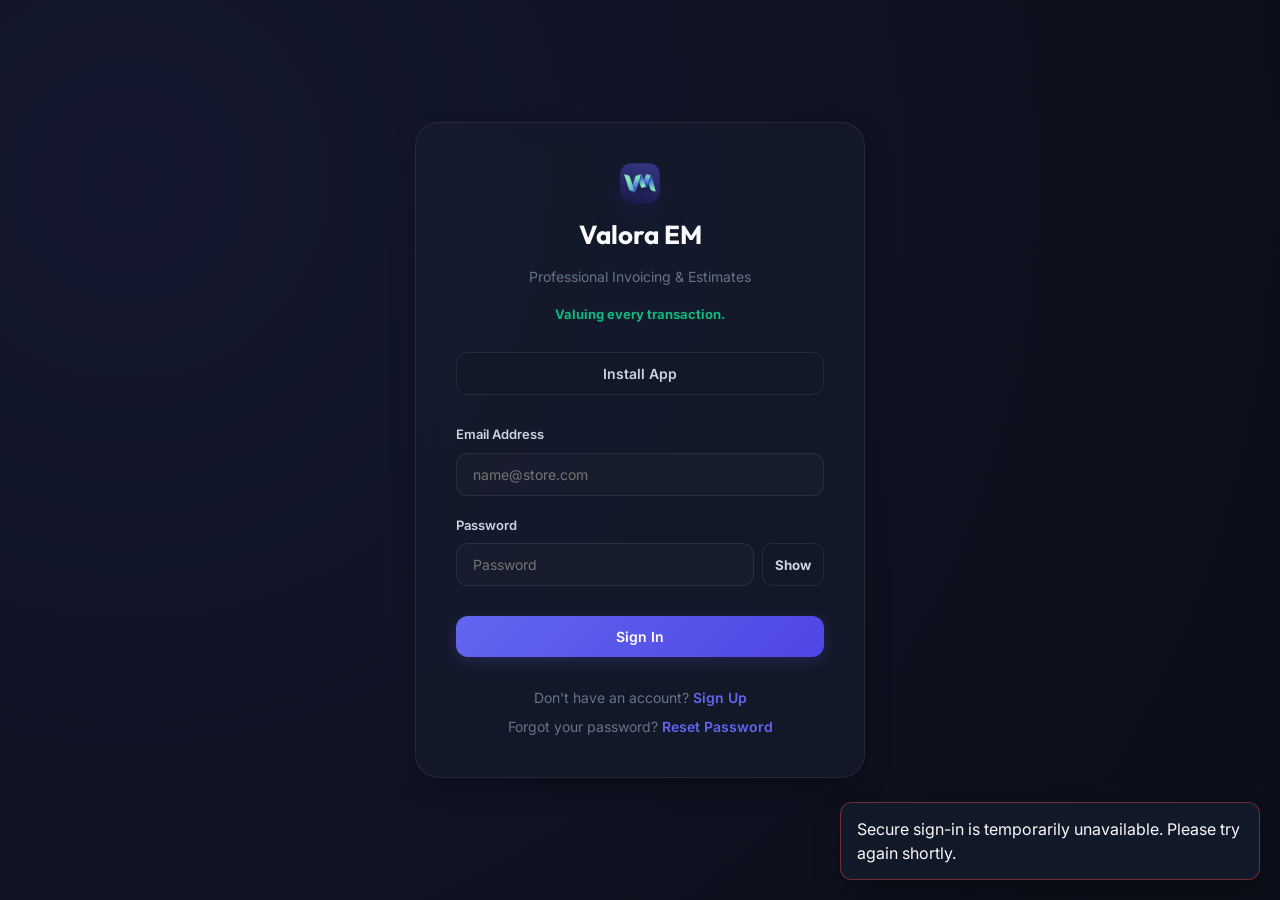
==== commit ce208c0e: "Add files via upload Secure authentication and PayMongo launch flow" ====
--- a/app.html
+++ b/app.html
@@ -25,7 +25,7 @@
     <meta name="twitter:image" content="https://valora-m.vercel.app/assets/og-preview-banner.png">
     <link rel="icon" type="image/png" sizes="192x192" href="/icons/valora-em-logo-192.png">
     <link rel="apple-touch-icon" href="/icons/valora-em-logo-192.png">
-    <link rel="stylesheet" href="styles.css?v=report-delete-v46">
+    <link rel="stylesheet" href="styles.css?v=launch-security-v47">
     <!-- Supabase JS Client library -->
     <script src="https://cdn.jsdelivr.net/npm/@supabase/supabase-js@2"></script>
 </head>
@@ -73,7 +73,7 @@
                     <input type="text" id="reset-code" required placeholder="Enter code from your email">
                     <button type="button" class="btn btn-secondary btn-sm" id="send-reset-code-btn">Send Reset Code</button>
                     <p id="reset-code-status" style="font-size: 12px; color: var(--accent); display: none;"></p>
-                    <p id="reset-code-note" style="font-size: 11px; color: var(--text-muted);">Live email codes require Supabase Auth or another email/OTP provider. In local preview, use code 123456.</p>
+                    <p id="reset-code-note" style="font-size: 11px; color: var(--text-muted);">Use the latest secure password reset email sent by Valora EM.</p>
                 </div>
                 <p id="reset-link-help" style="display: none; font-size: 12px; color: var(--text-muted); line-height: 1.5;"></p>
                 <div class="form-group" id="reset-new-password-group">
@@ -1983,8 +1983,7 @@
         }
     </style>
 
-    <script src="app.js?v=report-delete-v46"></script>
-    <script src="auth-fallback.js"></script>
+    <script src="app.js?v=launch-security-v47"></script>
     <script src="pwa-install.js"></script>
     <script>
         if ("serviceWorker" in navigator) {
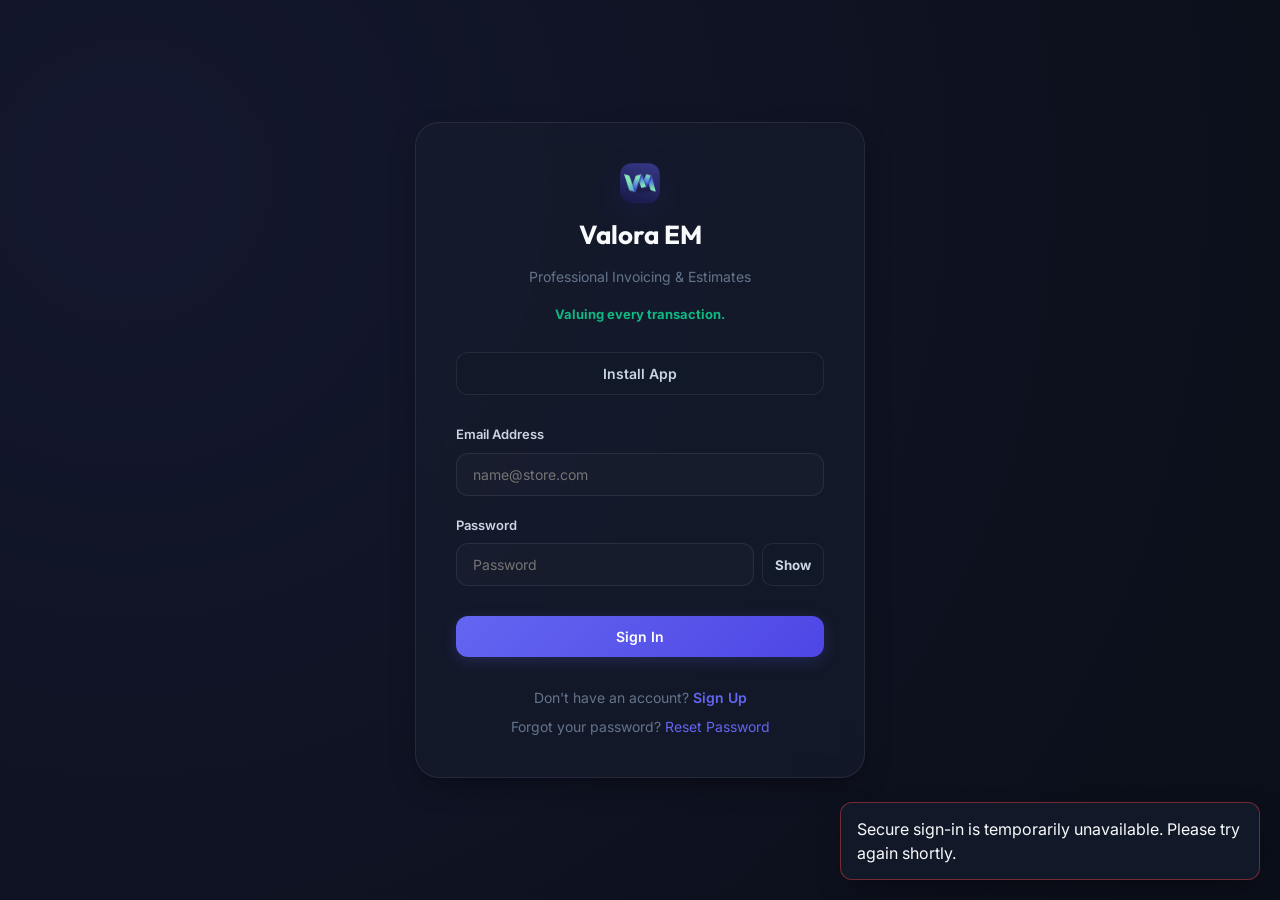
==== commit e937b2f4: "Add files via upload Fix password reset and remove beta feedback labels" ====
--- a/app.html
+++ b/app.html
@@ -25,7 +25,7 @@
     <meta name="twitter:image" content="https://valora-m.vercel.app/assets/og-preview-banner.png">
     <link rel="icon" type="image/png" sizes="192x192" href="/icons/valora-em-logo-192.png">
     <link rel="apple-touch-icon" href="/icons/valora-em-logo-192.png">
-    <link rel="stylesheet" href="styles.css?v=launch-security-v47">
+    <link rel="stylesheet" href="styles.css?v=production-auth-v48">
     <!-- Supabase JS Client library -->
     <script src="https://cdn.jsdelivr.net/npm/@supabase/supabase-js@2"></script>
 </head>
@@ -117,8 +117,8 @@
             <div class="auth-toggle">
                 <p id="auth-toggle-login">Don't have an account? <span class="toggle-auth-btn">Sign Up</span></p>
                 <p id="auth-toggle-register" style="display: none;">Already have an account? <span class="toggle-auth-btn">Sign In</span></p>
-                <p id="auth-toggle-reset" style="margin-top: 8px;">Forgot your password? <span class="reset-auth-btn">Reset Password</span></p>
-                <p id="auth-toggle-reset-back" style="display: none; margin-top: 8px;">Remembered your password? <span class="reset-auth-btn">Back to Sign In</span></p>
+                <p id="auth-toggle-reset" style="margin-top: 8px;">Forgot your password? <button type="button" class="auth-link-button reset-auth-btn">Reset Password</button></p>
+                <p id="auth-toggle-reset-back" style="display: none; margin-top: 8px;">Remembered your password? <button type="button" class="auth-link-button reset-auth-btn">Back to Sign In</button></p>
             </div>
         </div>
     </div>
@@ -342,20 +342,20 @@
                     <div>
                         <span class="learning-kicker">Official launch</span>
                         <h3>Valora EM is now live</h3>
-                        <p id="launch-notice-text">Beta accounts have a 7-day active trial. Upgrade manually before the countdown ends to keep premium access.</p>
+                        <p id="launch-notice-text">Eligible accounts have a 7-day introductory trial. Upgrade manually before the countdown ends to keep premium access.</p>
                     </div>
                     <button class="btn btn-accent btn-sm" type="button" onclick="switchTab('billing-tab')">View Plans</button>
                 </div>
 
-                <div class="panel-card beta-feedback-card">
+                <div class="panel-card feedback-card">
                     <div>
-                        <span class="learning-kicker">Beta feedback</span>
-                        <h3>Help improve Valora EM before launch</h3>
+                        <span class="learning-kicker">Feedback</span>
+                        <h3>Help improve Valora EM</h3>
                         <p>Tell us what feels confusing, broken, or missing. Your message goes to the owner dashboard/feature inbox for review.</p>
                     </div>
-                    <div class="beta-feedback-form">
-                        <textarea id="beta-feedback-text" rows="3" placeholder="Example: The thermal print preview is hard to read on my phone."></textarea>
-                        <button class="btn btn-primary" id="submit-beta-feedback-btn" type="button">Send Feedback</button>
+                    <div class="feedback-form">
+                        <textarea id="feedback-text" rows="3" placeholder="Example: The thermal print preview is hard to read on my phone."></textarea>
+                        <button class="btn btn-primary" id="submit-feedback-btn" type="button">Send Feedback</button>
                     </div>
                 </div>
 
@@ -1983,7 +1983,7 @@
         }
     </style>
 
-    <script src="app.js?v=launch-security-v47"></script>
+    <script src="app.js?v=production-auth-v48"></script>
     <script src="pwa-install.js"></script>
     <script>
         if ("serviceWorker" in navigator) {
--- a/styles.css
+++ b/styles.css
@@ -662,14 +662,31 @@
     color: var(--text-muted);
 }
 
-.auth-toggle span {
+.auth-toggle span,
+.auth-link-button {
     color: var(--primary);
     cursor: pointer;
     font-weight: 600;
 }
 
-.auth-toggle span:hover {
+.auth-toggle span:hover,
+.auth-link-button:hover {
     text-decoration: underline;
+}
+
+.auth-link-button {
+    appearance: none;
+    background: transparent;
+    border: 0;
+    border-radius: 0;
+    display: inline;
+    font: inherit;
+    padding: 0;
+}
+
+.auth-link-button:focus-visible {
+    outline: 2px solid var(--primary);
+    outline-offset: 3px;
 }
 
 /* Forms & Inputs */
@@ -838,7 +855,7 @@
     cursor: pointer;
 }
 
-.beta-feedback-card,
+.feedback-card,
 .launch-notice-banner {
     display: grid;
     grid-template-columns: minmax(0, 0.85fr) minmax(260px, 1fr);
@@ -858,21 +875,21 @@
     box-shadow: var(--card-shadow);
 }
 
-.beta-feedback-card h3,
+.feedback-card h3,
 .launch-notice-banner h3 {
     font-family: var(--font-title);
     font-size: 18px;
     margin: 4px 0 6px;
 }
 
-.beta-feedback-card p,
+.feedback-card p,
 .launch-notice-banner p {
     color: var(--text-medium);
     font-size: 13px;
     line-height: 1.5;
 }
 
-.beta-feedback-form {
+.feedback-form {
     display: grid;
     grid-template-columns: minmax(0, 1fr) auto;
     gap: 12px;
@@ -1257,8 +1274,8 @@
     .ticket-create-grid,
     .ticket-workspace,
     .ticket-reply-row,
-    .beta-feedback-card,
-    .beta-feedback-form,
+    .feedback-card,
+    .feedback-form,
     .launch-notice-banner {
         grid-template-columns: 1fr;
     }
@@ -3310,7 +3327,7 @@
         filter: grayscale(100%) contrast(200%) !important;
     }
 }
-/* Temporarily hide auth options that need paid/reliable email or provider setup before launch. */
+/* Hide auth options until their external providers are configured. */
 .launch-disabled {
     display: none !important;
 }
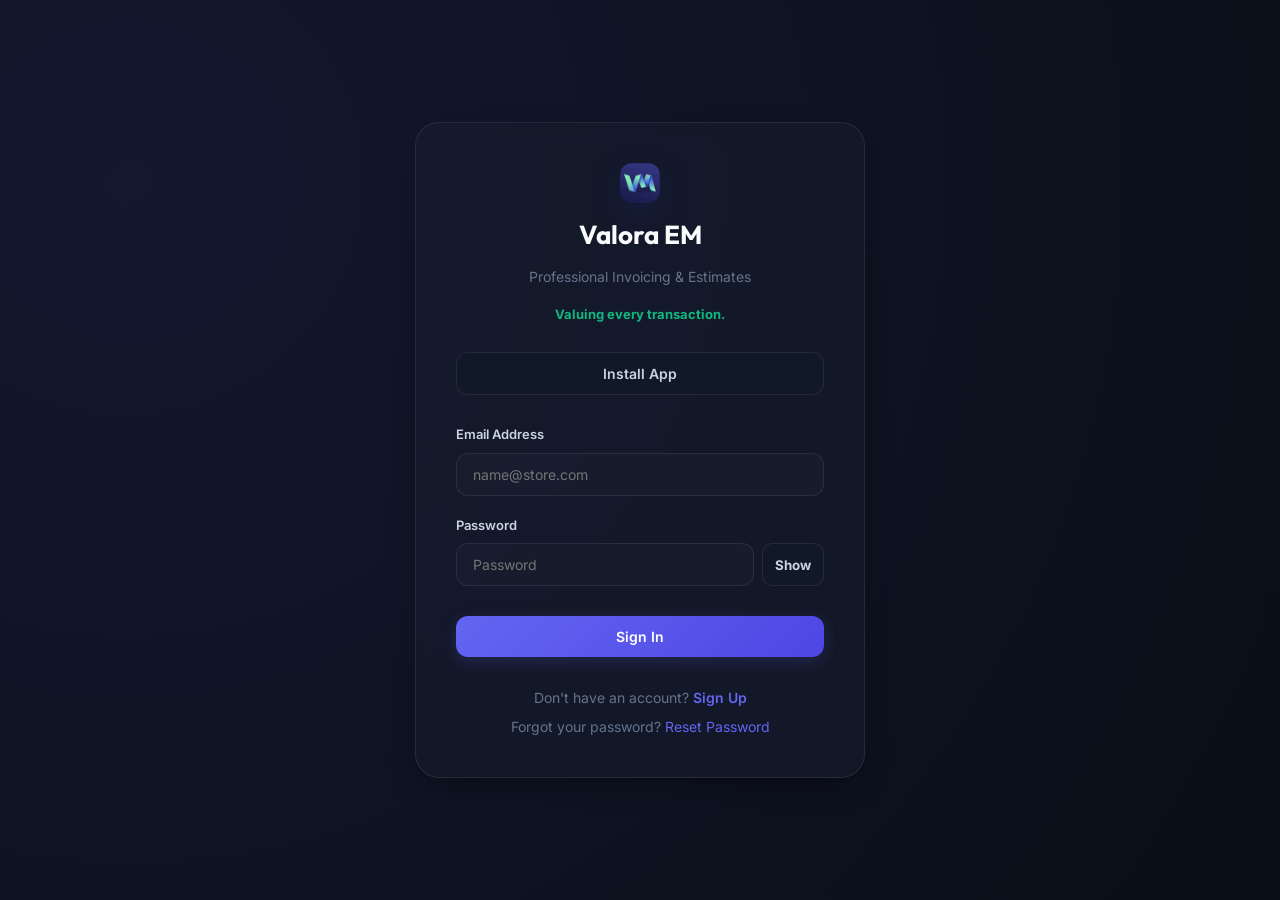
==== commit c9f038e2: "Add files via upload Fix Supabase login script path" ====
--- a/app.html
+++ b/app.html
@@ -25,9 +25,9 @@
     <meta name="twitter:image" content="https://valora-m.vercel.app/assets/og-preview-banner.png">
     <link rel="icon" type="image/png" sizes="192x192" href="/icons/valora-em-logo-192.png">
     <link rel="apple-touch-icon" href="/icons/valora-em-logo-192.png">
-    <link rel="stylesheet" href="styles.css?v=production-auth-v48">
+    <link rel="stylesheet" href="styles.css?v=launch-audit-v55">
     <!-- Supabase JS Client library -->
-    <script src="https://cdn.jsdelivr.net/npm/@supabase/supabase-js@2"></script>
+    <script src="supabase.js?v=local-v55"></script>
 </head>
 <body>
 
@@ -662,7 +662,7 @@
                                 <label for="document-photo-file">Attach Photos (optional)</label>
                                 <div class="drop-zone" id="document-photo-drop-zone">
                                     <span>Drop photos here or click to choose</span>
-                                    <input type="file" id="document-photo-file" accept="image/*" multiple>
+                                    <input type="file" id="document-photo-file" accept="image/png,image/jpeg,image/webp" multiple>
                                 </div>
                             </div>
                         </div>
@@ -832,7 +832,7 @@
                                     <th>Status</th>
                                     <th>Type</th>
                                     <th>Total Amount</th>
-                                    <th style="width: 200px; text-align: right;">Actions</th>
+                                    <th style="width: 340px; text-align: right;">Actions</th>
                                 </tr>
                             </thead>
                             <tbody>
@@ -1092,7 +1092,7 @@
                                     <span>LOGO</span>
                                 </div>
                                 <div>
-                                    <input type="file" id="store-logo-file" accept="image/*" style="display: none;">
+                                    <input type="file" id="store-logo-file" accept="image/png,image/jpeg,image/webp" style="display: none;">
                                     <button class="btn btn-secondary btn-sm" type="button" onclick="document.getElementById('store-logo-file').click()">Select Logo Image</button>
                                     <p style="font-size: 11px; color: var(--text-muted); margin-top: 8px;">Supports JPEG/PNG. Max size 2MB.</p>
                                 </div>
@@ -1342,6 +1342,16 @@
                     </div>
                 </div>
 
+                <div class="panel-card account-security-card">
+                    <div class="panel-title">Password Security</div>
+                    <p class="account-security-help">Send a secure password reset link to the email address of your currently signed-in account.</p>
+                    <div class="account-security-actions">
+                        <span id="account-security-email"></span>
+                        <button class="btn btn-primary" id="account-send-reset-link-btn" type="button">Send Password Reset Link</button>
+                    </div>
+                    <p id="account-reset-status" class="account-reset-status" role="status" aria-live="polite"></p>
+                </div>
+
                 <div class="account-privacy-layout">
                     <div class="panel-card danger-zone-card">
                         <div class="panel-title">Delete Account / Data</div>
@@ -1361,7 +1371,7 @@
                             </div>
                             <div>
                                 <strong>Manual renewal by default</strong>
-                                <p style="color: var(--text-muted); font-size: 14px;">Paid plans do not auto-charge unless the user explicitly opts into EasyPay auto-renewal at checkout.</p>
+                                <p style="color: var(--text-muted); font-size: 14px;">Paid plans are valid for the selected billing period and do not charge automatically. Renew securely through your Subscription page.</p>
                             </div>
                         </div>
                     </div>
@@ -1518,40 +1528,16 @@
 
                 <div class="admin-layout">
                     <div class="panel-card">
-                        <div class="panel-title">Payment Gateway Settings</div>
-                        <div class="form-group">
-                            <label for="admin-paymongo-public">PayMongo Public Key</label>
-                            <input type="text" id="admin-paymongo-public" placeholder="pk_test_...">
-                        </div>
-                        <div class="form-group">
-                            <label for="admin-paymongo-secret">PayMongo Secret Key</label>
-                            <input type="password" id="admin-paymongo-secret" placeholder="Store secret keys in Supabase Edge Function secrets only" disabled>
-                            <p style="font-size: 11px; color: var(--text-muted); margin-top: 8px;">For safety, do not enter live secret keys in the browser app.</p>
-                        </div>
-                        <div class="form-group">
-                            <label for="admin-stripe-public">Stripe Publishable Key</label>
-                            <input type="text" id="admin-stripe-public" placeholder="pk_live_...">
-                        </div>
-                        <div class="form-group">
-                            <label for="admin-stripe-secret">Stripe Secret Key</label>
-                            <input type="password" id="admin-stripe-secret" placeholder="Store secret keys in backend secrets only" disabled>
-                        </div>
-                        <div class="form-group">
-                            <label for="admin-card-checkout-url">Live Card Checkout URL</label>
-                            <input type="url" id="admin-card-checkout-url" placeholder="https://paymongo.page/l/your-payment-page">
-                            <p style="font-size: 11px; color: var(--text-muted); margin-top: 8px;">Paste your PayMongo Payment Page, PayMongo Payment Link, or Stripe Payment Link here for live card checkout.</p>
-                        </div>
-                        <div class="form-group row">
-                            <div class="form-group">
-                                <label for="admin-gcash-number">Fallback GCash Number</label>
-                                <input type="text" id="admin-gcash-number" placeholder="0917XXXXXXX">
-                            </div>
-                            <div class="form-group">
-                                <label for="admin-payout-account">BPI Payout Account</label>
-                                <input type="text" id="admin-payout-account" placeholder="BPI account name and number">
-                            </div>
-                        </div>
-                        <button class="btn btn-primary" id="save-admin-payment-settings-btn" style="width: 100%;">Save Admin Payment Settings</button>
+                        <div class="panel-title">Live Payment System</div>
+                        <p style="font-size: 13px; color: var(--text-medium); line-height: 1.6;">
+                            PayMongo credentials are stored only in encrypted Supabase Edge Function secrets. They are intentionally not shown or editable inside this browser dashboard.
+                        </p>
+                        <div class="payment-security-checklist">
+                            <div><strong>Checkout:</strong> PayMongo hosted QR Ph / GCash page</div>
+                            <div><strong>Activation:</strong> Signed PayMongo webhook confirmation</div>
+                            <div><strong>Renewal:</strong> Manual monthly renewal</div>
+                            <div><strong>Card or wallet data:</strong> Never stored by Valora EM</div>
+                        </div>
                     </div>
 
                     <div class="panel-card">
@@ -1931,15 +1917,11 @@
                 <span>After clicking continue, the customer pays on PayMongo using QR Ph, GCash, Maya, or supported bank apps. Card payments, if available on PayMongo, are processed only on PayMongo's secure page.</span>
             </div>
 
-            <label class="checkbox-row easypay-row" style="display: none;">
-                <input type="checkbox" id="enable-easypay-checkbox">
-                Enable Auto-Renewal for EasyPay. Leave unchecked for manual renewal only.
-            </label>
             <div class="secure-payment-note">
                 <strong>Secure payment rule:</strong> Valora EM never asks for card numbers, expiry dates, CVCs, or wallet credentials inside this app. Payment details stay on PayMongo.
             </div>
 
-            <button class="btn btn-accent" id="submit-mock-payment-btn" style="width: 100%;">Continue to QR Secure Checkout</button>
+            <button class="btn btn-accent" id="submit-payment-btn" style="width: 100%;">Continue to QR Secure Checkout</button>
             <p style="font-size: 11px; color: var(--text-muted); line-height: 1.4;">No refund policy: subscription payments are final once account access is activated, except where required by law or payment provider rules.</p>
 
             <!-- Loading overlay inside modal during processing -->
@@ -1983,15 +1965,15 @@
         }
     </style>
 
-    <script src="app.js?v=production-auth-v48"></script>
+    <script src="app.js?v=estimate-conversion-v55"></script>
     <script src="pwa-install.js"></script>
     <script>
         if ("serviceWorker" in navigator) {
             let refreshingForServiceWorker = false;
             navigator.serviceWorker.addEventListener("controllerchange", () => {
-                if (refreshingForServiceWorker || sessionStorage.getItem("valora-sw-refreshed-v41")) return;
+                if (refreshingForServiceWorker || sessionStorage.getItem("valora-sw-refreshed-v55")) return;
                 refreshingForServiceWorker = true;
-                sessionStorage.setItem("valora-sw-refreshed-v41", "1");
+                sessionStorage.setItem("valora-sw-refreshed-v55", "1");
                 window.location.reload();
             });
 
--- a/styles.css
+++ b/styles.css
@@ -830,6 +830,38 @@
     align-items: start;
 }
 
+.account-security-card {
+    margin-bottom: 24px;
+}
+
+.account-security-help {
+    color: var(--text-medium);
+    font-size: 14px;
+    line-height: 1.6;
+    margin-bottom: 16px;
+}
+
+.account-security-actions {
+    align-items: center;
+    display: flex;
+    flex-wrap: wrap;
+    gap: 14px;
+    justify-content: space-between;
+}
+
+#account-security-email {
+    color: var(--text-muted);
+    font-size: 13px;
+    overflow-wrap: anywhere;
+}
+
+.account-reset-status {
+    color: var(--accent);
+    display: none;
+    font-size: 13px;
+    margin-top: 14px;
+}
+
 .appearance-layout {
     grid-template-columns: repeat(3, minmax(0, 1fr));
 }
@@ -3331,3 +3363,19 @@
 .launch-disabled {
     display: none !important;
 }
+
+.payment-security-checklist {
+    display: grid;
+    gap: 10px;
+    margin-top: 16px;
+}
+
+.payment-security-checklist > div {
+    padding: 11px 12px;
+    border: 1px solid var(--border-color);
+    border-radius: 6px;
+    background: var(--bg-secondary);
+    color: var(--text-medium);
+    font-size: 13px;
+    line-height: 1.45;
+}
